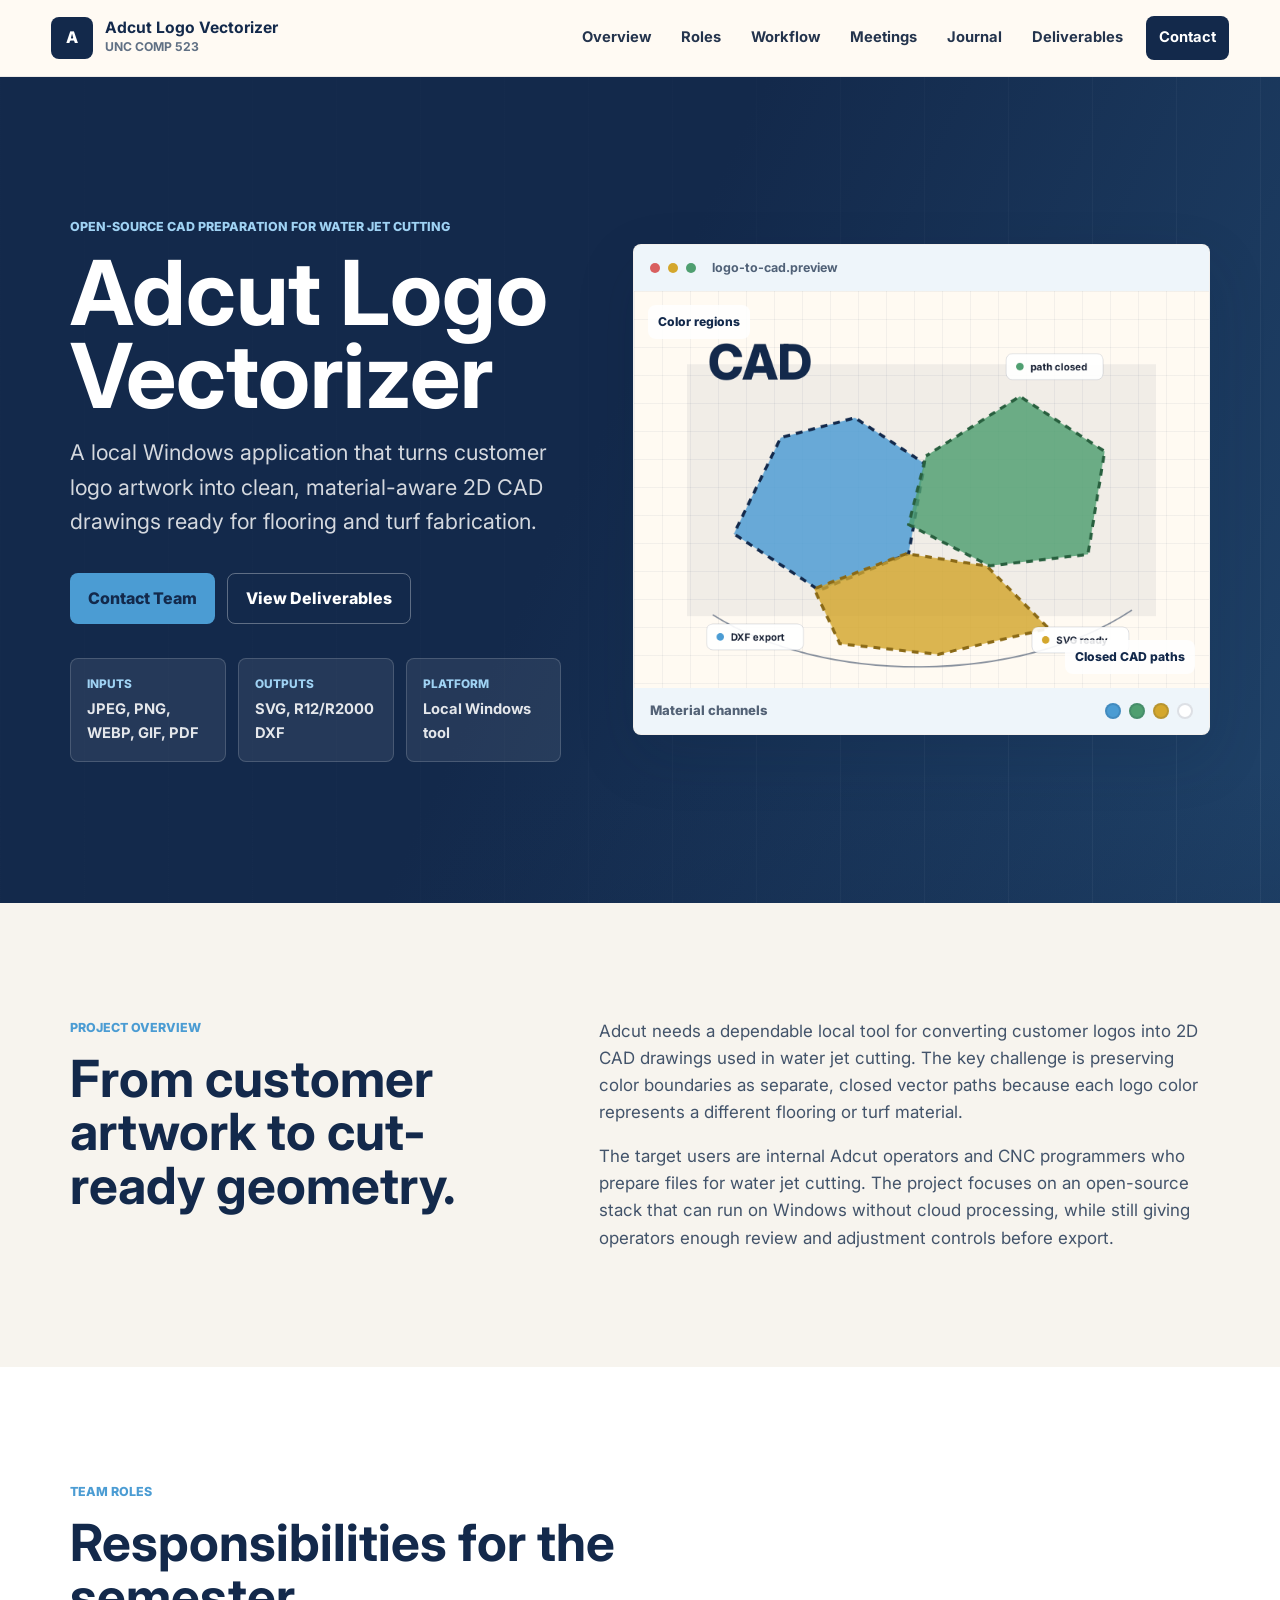
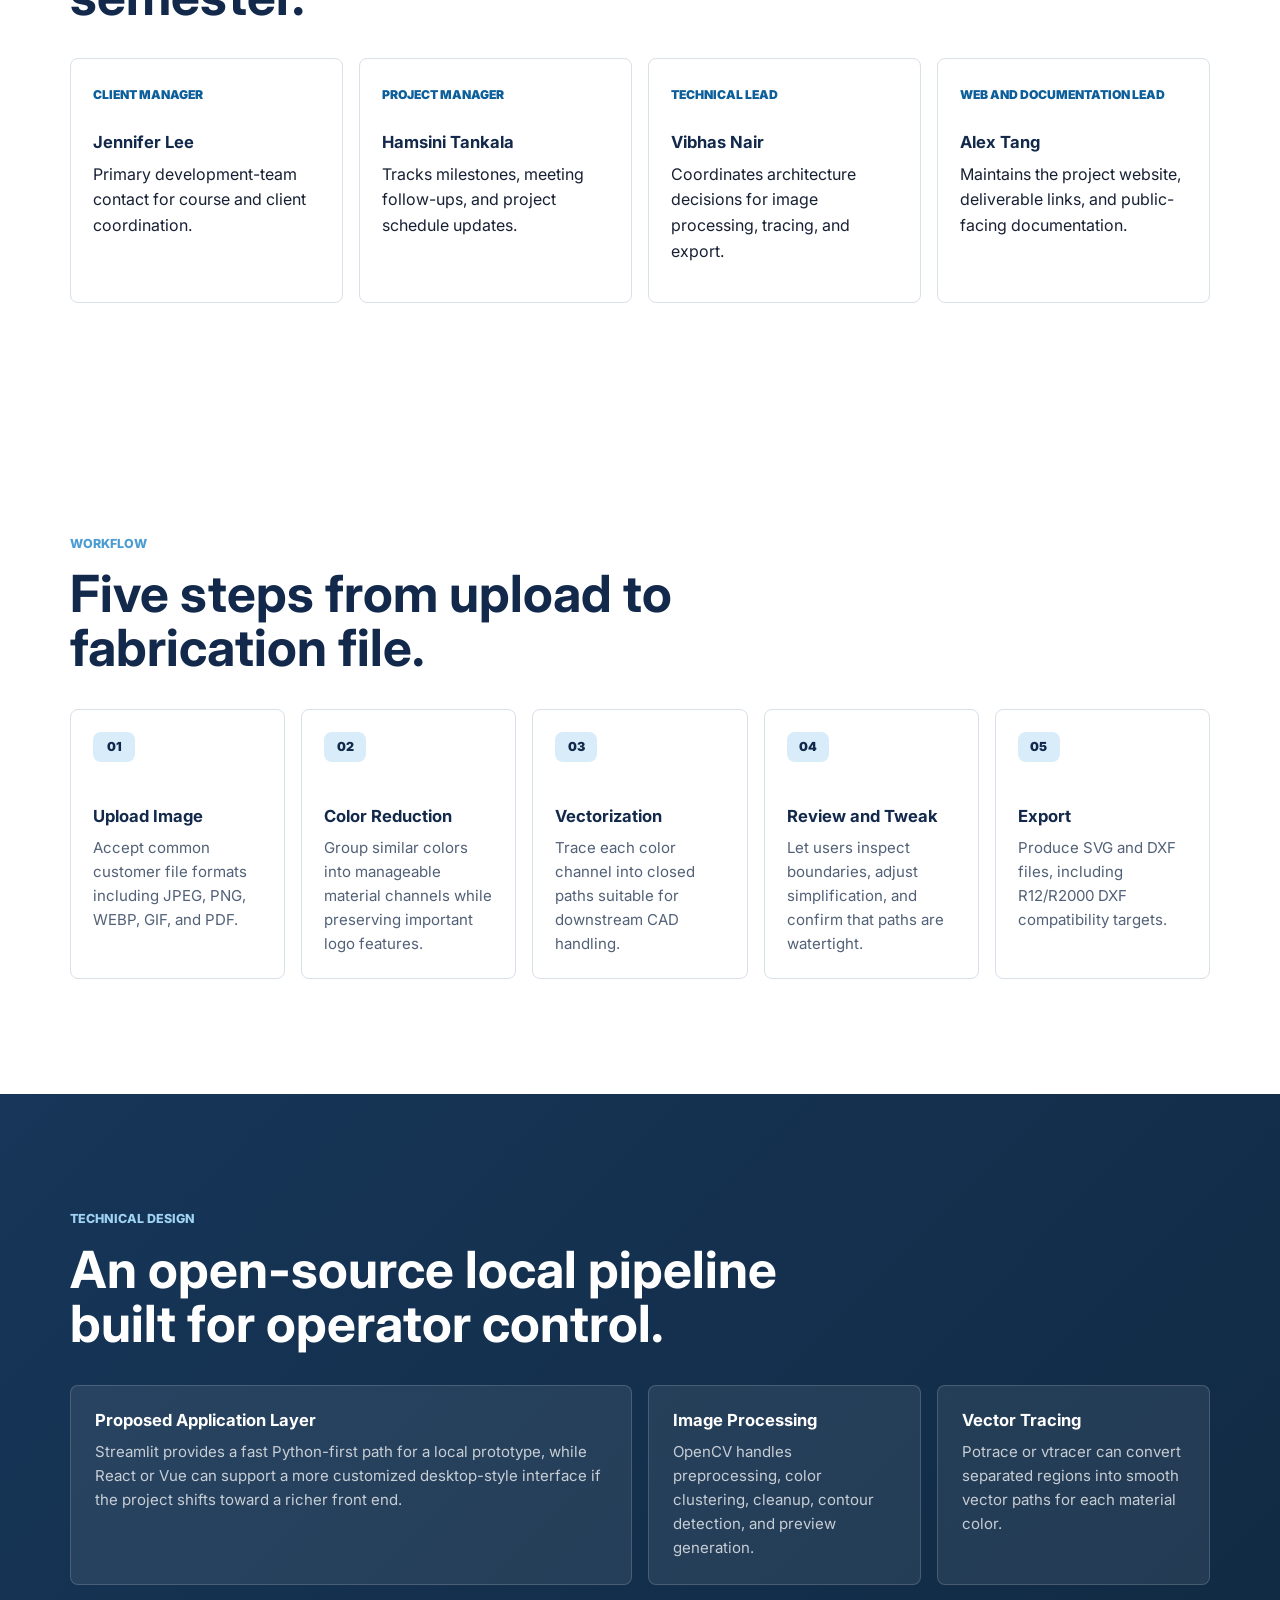
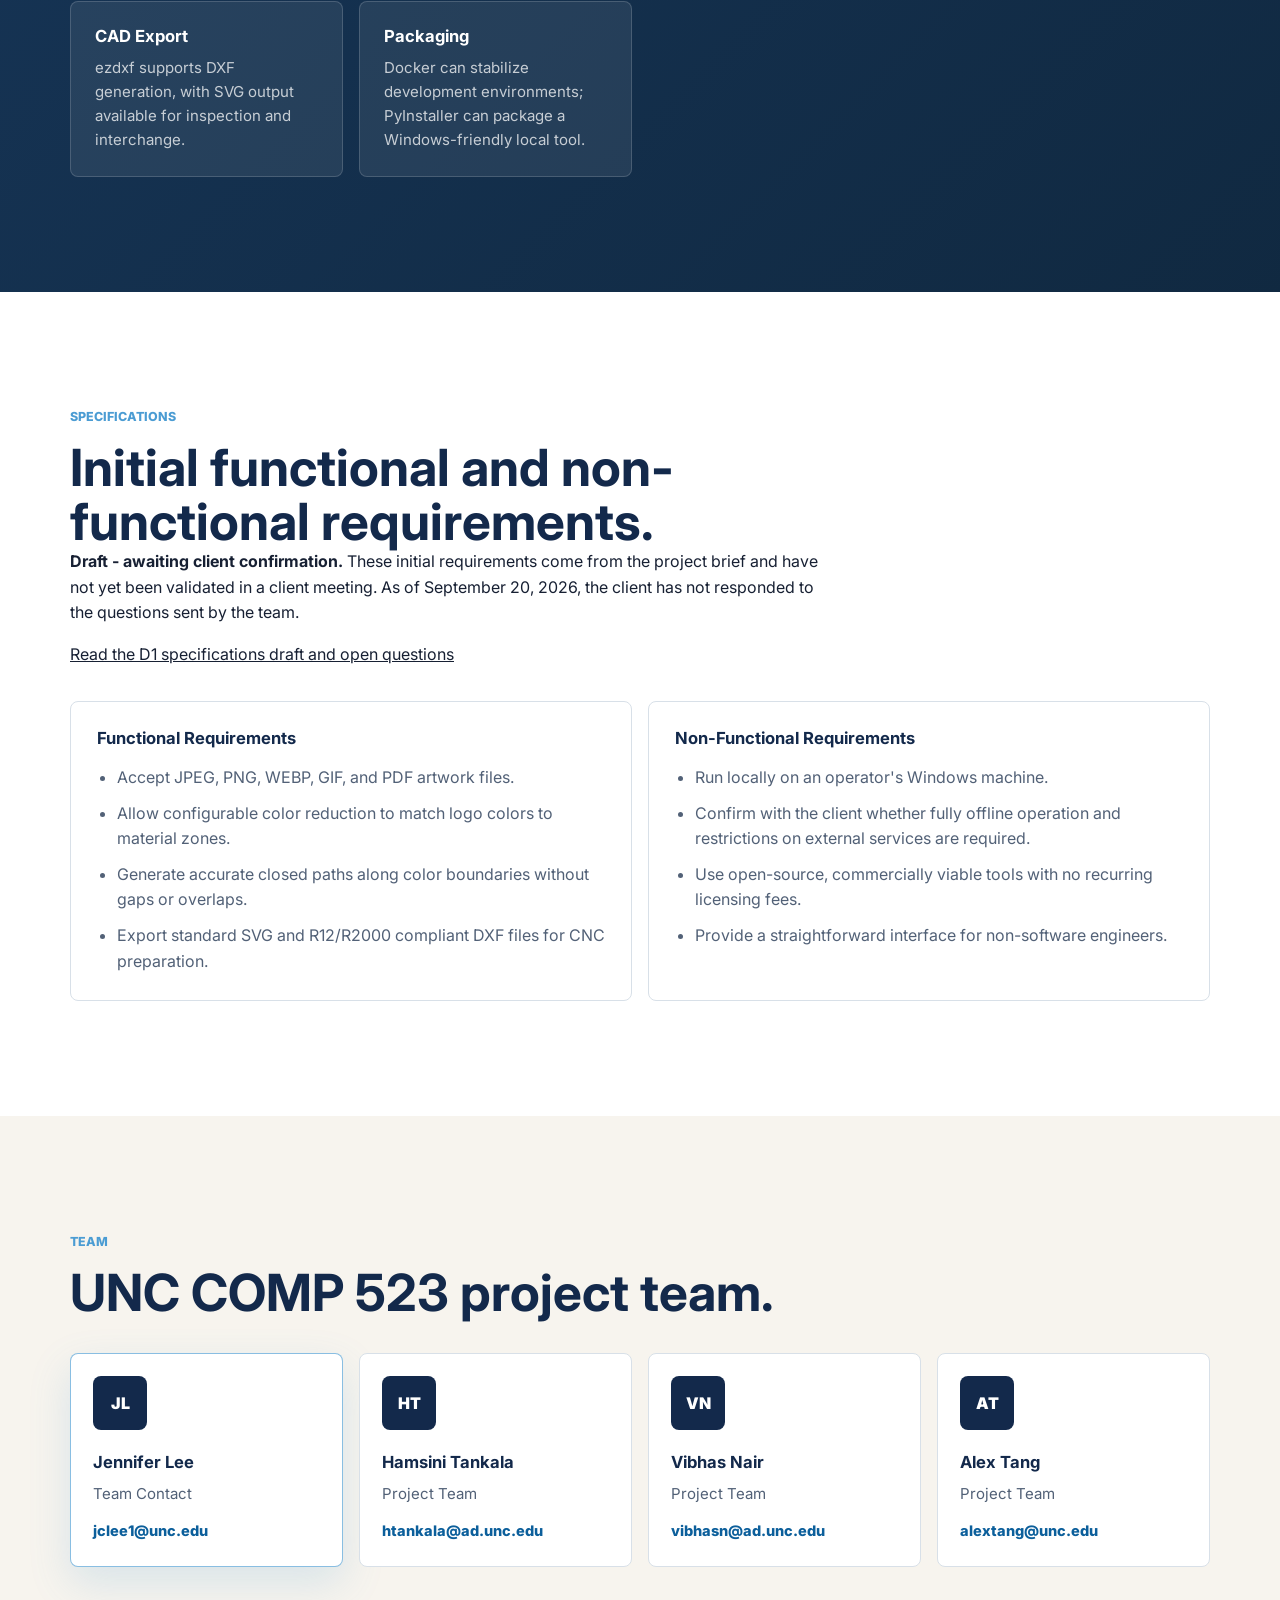
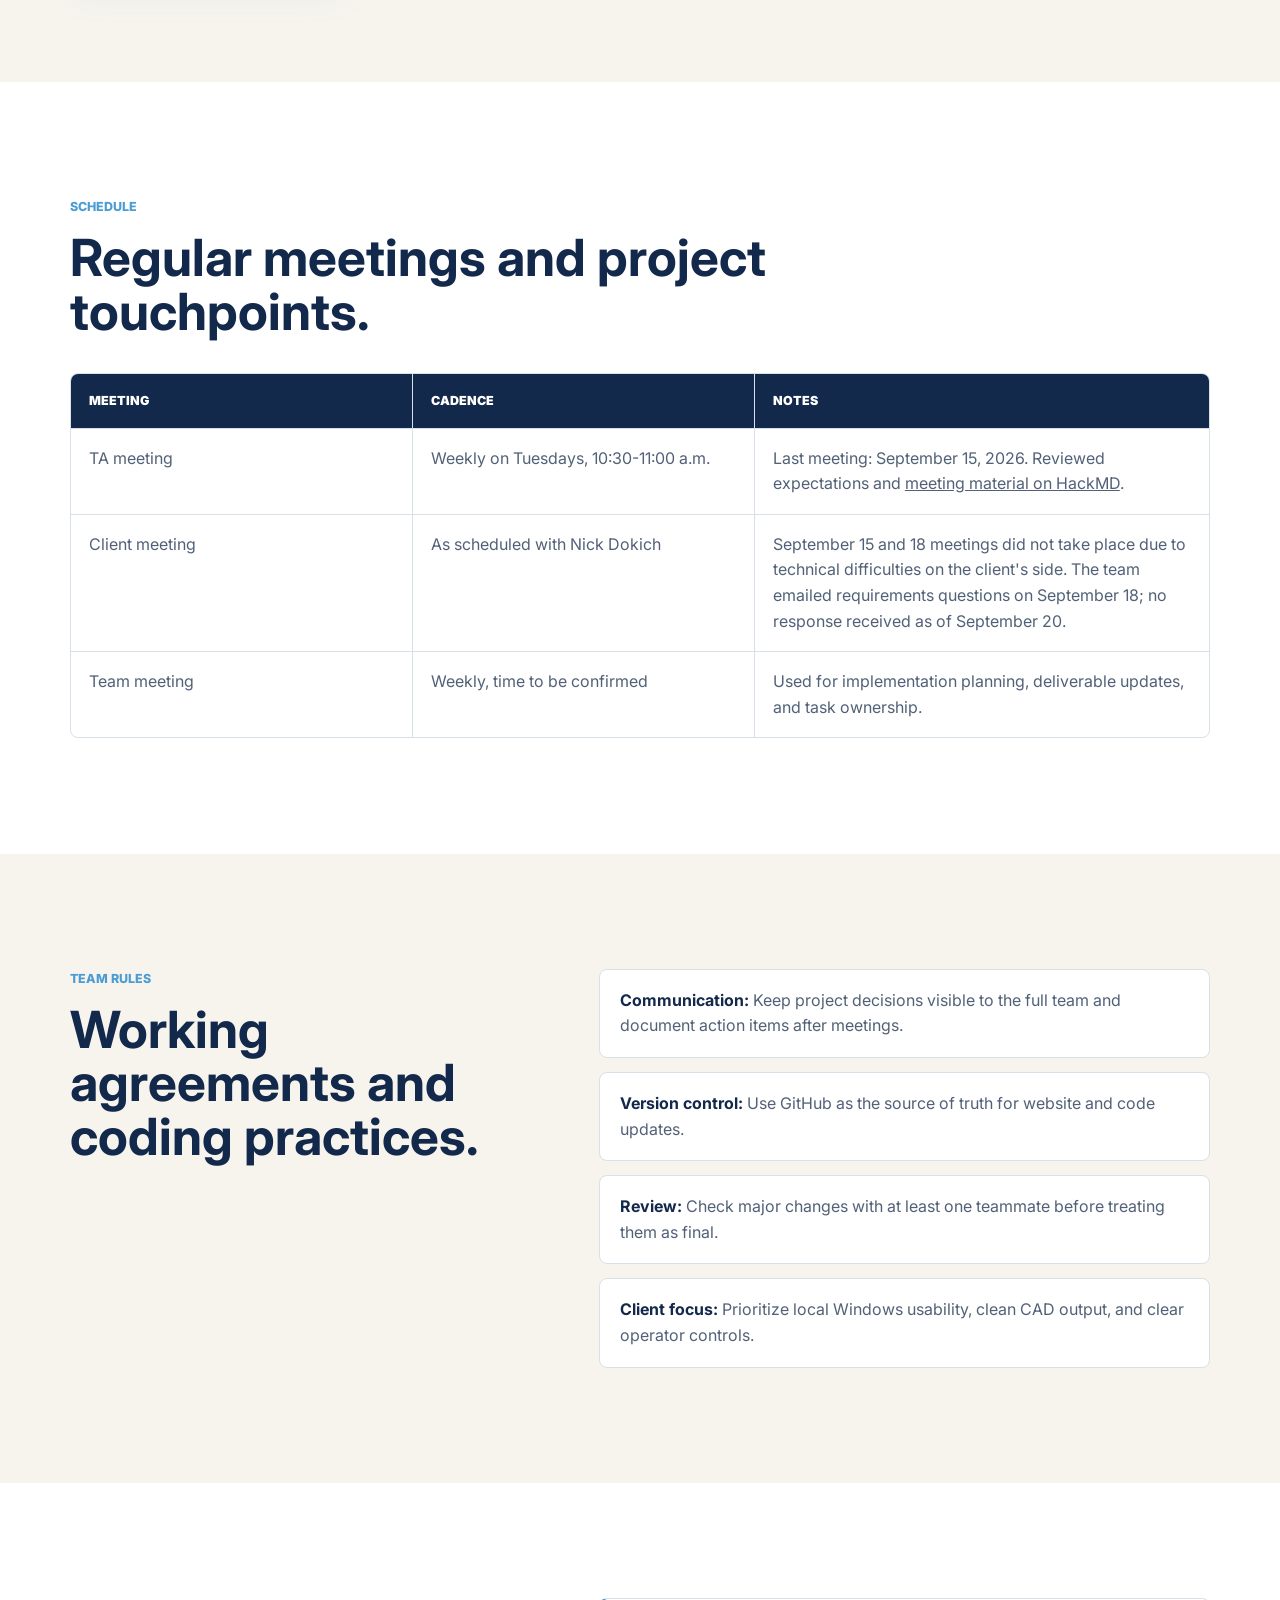
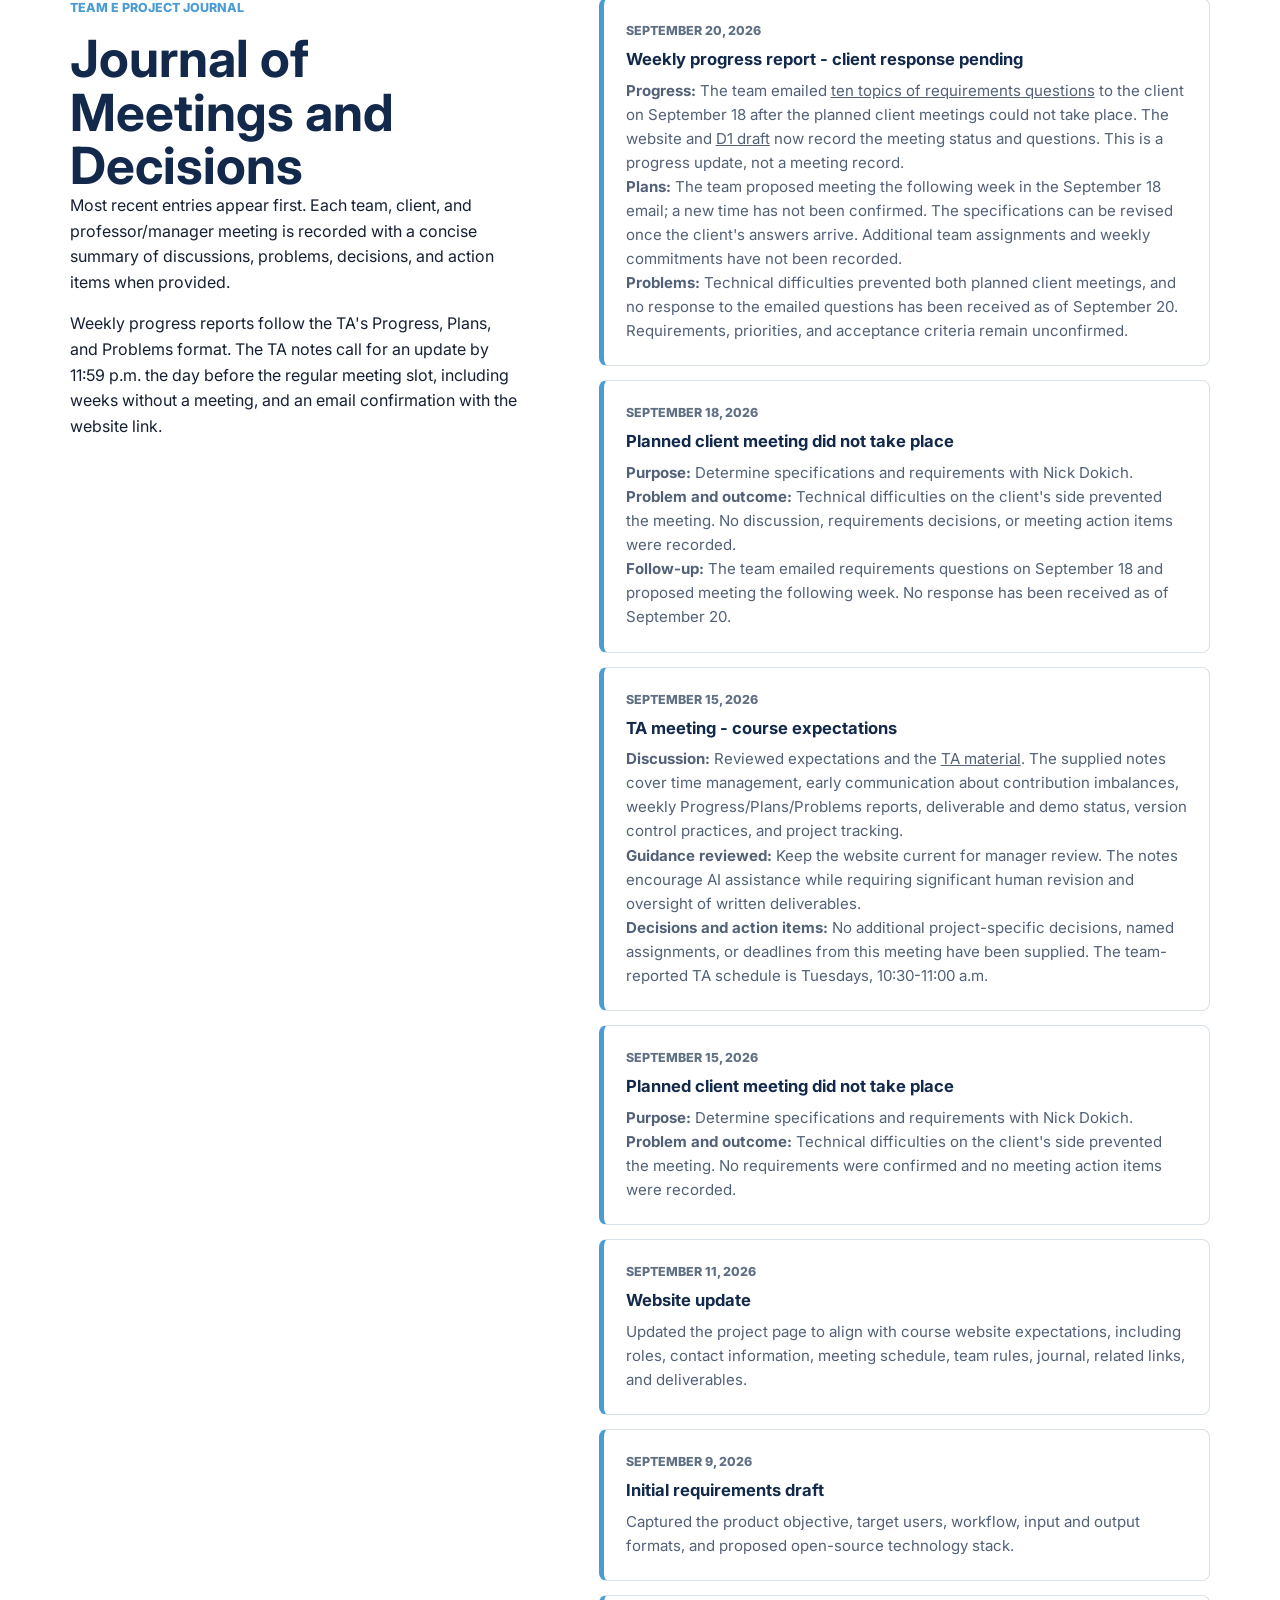
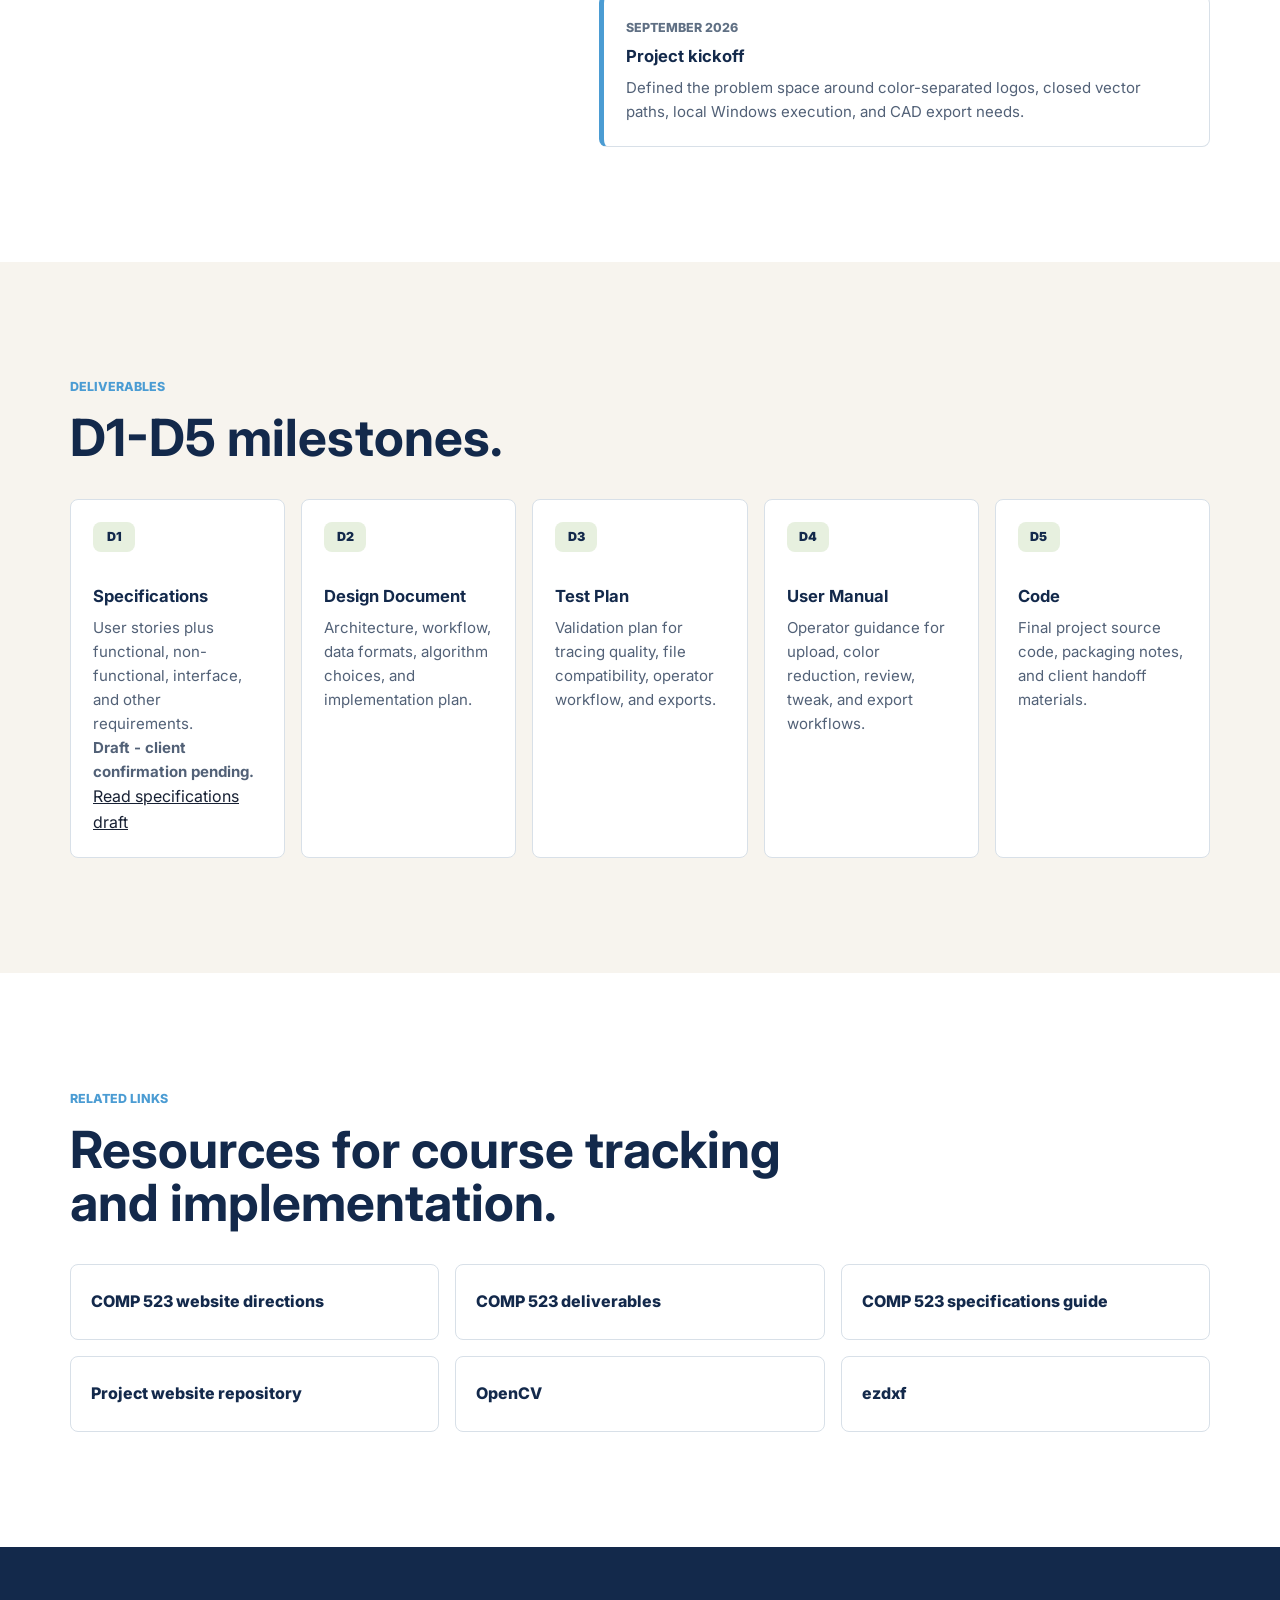
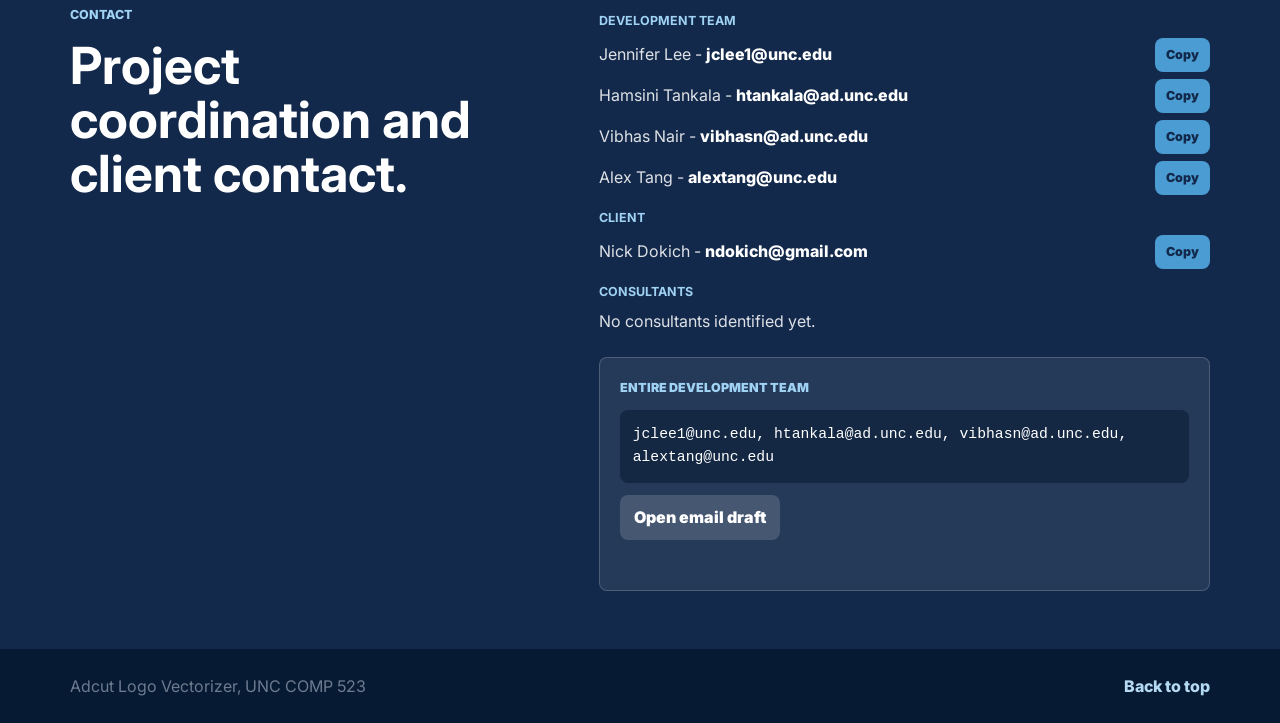
==== index.html @ a527f9b8 "docs: clarify team specifications and client email timeline" ====
<!DOCTYPE html>
<html lang="en">
<head>
  <meta charset="UTF-8">
  <meta name="viewport" content="width=device-width, initial-scale=1.0">
  <meta name="description" content="Adcut Logo Vectorizer is a UNC COMP 523 project building a local Windows tool that converts customer logos into 2D CAD drawings for water jet cutting.">
  <title>Adcut Logo Vectorizer | UNC COMP 523</title>
  <link rel="preconnect" href="https://fonts.googleapis.com">
  <link rel="preconnect" href="https://fonts.gstatic.com" crossorigin>
  <link href="https://fonts.googleapis.com/css2?family=Inter:wght@400;500;600;700;800&display=swap" rel="stylesheet">
  <link rel="stylesheet" href="styles.css">
</head>
<body>
  <header class="site-header" data-header>
    <a class="brand" href="#top" aria-label="Adcut Logo Vectorizer home">
      <span class="brand-mark" aria-hidden="true">A</span>
      <span>
        <strong>Adcut Logo Vectorizer</strong>
        <small>UNC COMP 523</small>
      </span>
    </a>
    <button class="nav-toggle" type="button" aria-label="Open navigation" aria-expanded="false" data-nav-toggle>
      <span></span>
      <span></span>
      <span></span>
    </button>
    <nav class="site-nav" data-nav>
      <a href="#overview">Overview</a>
      <a href="#roles">Roles</a>
      <a href="#workflow">Workflow</a>
      <a href="#meetings">Meetings</a>
      <a href="#journal">Journal</a>
      <a href="#deliverables">Deliverables</a>
      <a class="nav-cta" href="#contact">Contact</a>
    </nav>
  </header>

  <main id="top">
    <section class="hero section-pad">
      <div class="hero-grid content-shell">
        <div class="hero-copy">
          <p class="eyebrow">Open-source CAD preparation for water jet cutting</p>
          <h1>Adcut Logo Vectorizer</h1>
          <p class="hero-lede">A local Windows application that turns customer logo artwork into clean, material-aware 2D CAD drawings ready for flooring and turf fabrication.</p>
          <div class="hero-actions" aria-label="Primary page actions">
            <a class="button primary" href="#contact">Contact Team</a>
            <a class="button secondary" href="#deliverables">View Deliverables</a>
          </div>
          <dl class="hero-facts" aria-label="Project highlights">
            <div>
              <dt>Inputs</dt>
              <dd>JPEG, PNG, WEBP, GIF, PDF</dd>
            </div>
            <div>
              <dt>Outputs</dt>
              <dd>SVG, R12/R2000 DXF</dd>
            </div>
            <div>
              <dt>Platform</dt>
              <dd>Local Windows tool</dd>
            </div>
          </dl>
        </div>

        <div class="hero-visual" aria-label="Illustration of color regions becoming closed vector paths">
          <div class="visual-toolbar">
            <span></span>
            <span></span>
            <span></span>
            <strong>logo-to-cad.preview</strong>
          </div>
          <div class="vector-stage">
            <canvas id="vectorCanvas" width="760" height="520" aria-hidden="true"></canvas>
            <div class="stage-label top-left">Color regions</div>
            <div class="stage-label bottom-right">Closed CAD paths</div>
          </div>
          <div class="visual-footer">
            <span>Material channels</span>
            <div class="material-dots" aria-hidden="true">
              <i class="mat-blue"></i>
              <i class="mat-green"></i>
              <i class="mat-gold"></i>
              <i class="mat-white"></i>
            </div>
          </div>
        </div>
      </div>
    </section>

    <section class="section-pad offwhite" id="overview">
      <div class="content-shell two-column">
        <div>
          <p class="eyebrow">Project Overview</p>
          <h2>From customer artwork to cut-ready geometry.</h2>
        </div>
        <div class="copy-block">
          <p>Adcut needs a dependable local tool for converting customer logos into 2D CAD drawings used in water jet cutting. The key challenge is preserving color boundaries as separate, closed vector paths because each logo color represents a different flooring or turf material.</p>
          <p>The target users are internal Adcut operators and CNC programmers who prepare files for water jet cutting. The project focuses on an open-source stack that can run on Windows without cloud processing, while still giving operators enough review and adjustment controls before export.</p>
        </div>
      </div>
    </section>

    <section class="section-pad" id="roles">
      <div class="content-shell">
        <div class="section-heading">
          <p class="eyebrow">Team Roles</p>
          <h2>Responsibilities for the semester.</h2>
        </div>
        <div class="roles-grid">
          <article>
            <span>Client Manager</span>
            <h3>Jennifer Lee</h3>
            <p>Primary development-team contact for course and client coordination.</p>
          </article>
          <article>
            <span>Project Manager</span>
            <h3>Hamsini Tankala</h3>
            <p>Tracks milestones, meeting follow-ups, and project schedule updates.</p>
          </article>
          <article>
            <span>Technical Lead</span>
            <h3>Vibhas Nair</h3>
            <p>Coordinates architecture decisions for image processing, tracing, and export.</p>
          </article>
          <article>
            <span>Web and Documentation Lead</span>
            <h3>Alex Tang</h3>
            <p>Maintains the project website, deliverable links, and public-facing documentation.</p>
          </article>
        </div>
      </div>
    </section>

    <section class="section-pad" id="workflow">
      <div class="content-shell">
        <div class="section-heading">
          <p class="eyebrow">Workflow</p>
          <h2>Five steps from upload to fabrication file.</h2>
        </div>
        <div class="workflow-grid">
          <article class="workflow-step">
            <span>01</span>
            <h3>Upload Image</h3>
            <p>Accept common customer file formats including JPEG, PNG, WEBP, GIF, and PDF.</p>
          </article>
          <article class="workflow-step">
            <span>02</span>
            <h3>Color Reduction</h3>
            <p>Group similar colors into manageable material channels while preserving important logo features.</p>
          </article>
          <article class="workflow-step">
            <span>03</span>
            <h3>Vectorization</h3>
            <p>Trace each color channel into closed paths suitable for downstream CAD handling.</p>
          </article>
          <article class="workflow-step">
            <span>04</span>
            <h3>Review and Tweak</h3>
            <p>Let users inspect boundaries, adjust simplification, and confirm that paths are watertight.</p>
          </article>
          <article class="workflow-step">
            <span>05</span>
            <h3>Export</h3>
            <p>Produce SVG and DXF files, including R12/R2000 DXF compatibility targets.</p>
          </article>
        </div>
      </div>
    </section>

    <section class="section-pad navy-band" id="technical-design">
      <div class="content-shell">
        <div class="section-heading inverted">
          <p class="eyebrow">Technical Design</p>
          <h2>An open-source local pipeline built for operator control.</h2>
        </div>
        <div class="tech-layout">
          <article class="tech-panel large">
            <h3>Proposed Application Layer</h3>
            <p>Streamlit provides a fast Python-first path for a local prototype, while React or Vue can support a more customized desktop-style interface if the project shifts toward a richer front end.</p>
          </article>
          <article class="tech-panel">
            <h3>Image Processing</h3>
            <p>OpenCV handles preprocessing, color clustering, cleanup, contour detection, and preview generation.</p>
          </article>
          <article class="tech-panel">
            <h3>Vector Tracing</h3>
            <p>Potrace or vtracer can convert separated regions into smooth vector paths for each material color.</p>
          </article>
          <article class="tech-panel">
            <h3>CAD Export</h3>
            <p>ezdxf supports DXF generation, with SVG output available for inspection and interchange.</p>
          </article>
          <article class="tech-panel">
            <h3>Packaging</h3>
            <p>Docker can stabilize development environments; PyInstaller can package a Windows-friendly local tool.</p>
          </article>
        </div>
      </div>
    </section>

    <section class="section-pad" id="requirements">
      <div class="content-shell">
        <div class="section-heading">
          <p class="eyebrow">Specifications</p>
          <h2>Initial functional and non-functional requirements.</h2>
          <p><strong>Draft - awaiting client confirmation.</strong> These initial requirements come from the project brief and have not yet been validated in a client meeting. As of September 20, 2026, the client has not responded to the questions sent by the team.</p>
          <p><a href="specifications.html">Read the D1 specifications draft and open questions</a></p>
        </div>
        <div class="requirements-grid">
          <article>
            <h3>Functional Requirements</h3>
            <ul>
              <li>Accept JPEG, PNG, WEBP, GIF, and PDF artwork files.</li>
              <li>Allow configurable color reduction to match logo colors to material zones.</li>
              <li>Generate accurate closed paths along color boundaries without gaps or overlaps.</li>
              <li>Export standard SVG and R12/R2000 compliant DXF files for CNC preparation.</li>
            </ul>
          </article>
          <article>
            <h3>Non-Functional Requirements</h3>
            <ul>
              <li>Run locally on an operator's Windows machine.</li>
              <li>Confirm with the client whether fully offline operation and restrictions on external services are required.</li>
              <li>Use open-source, commercially viable tools with no recurring licensing fees.</li>
              <li>Provide a straightforward interface for non-software engineers.</li>
            </ul>
          </article>
        </div>
      </div>
    </section>

    <section class="section-pad offwhite" id="team">
      <div class="content-shell">
        <div class="section-heading">
          <p class="eyebrow">Team</p>
          <h2>UNC COMP 523 project team.</h2>
        </div>
        <div class="team-grid">
          <article class="person-card lead">
            <span class="avatar">JL</span>
            <h3>Jennifer Lee</h3>
            <p>Team Contact</p>
            <a href="mailto:jclee1@unc.edu">jclee1@unc.edu</a>
          </article>
          <article class="person-card">
            <span class="avatar">HT</span>
            <h3>Hamsini Tankala</h3>
            <p>Project Team</p>
            <a href="mailto:htankala@ad.unc.edu">htankala@ad.unc.edu</a>
          </article>
          <article class="person-card">
            <span class="avatar">VN</span>
            <h3>Vibhas Nair</h3>
            <p>Project Team</p>
            <a href="mailto:vibhasn@ad.unc.edu">vibhasn@ad.unc.edu</a>
          </article>
          <article class="person-card">
            <span class="avatar">AT</span>
            <h3>Alex Tang</h3>
            <p>Project Team</p>
            <a href="mailto:alextang@unc.edu">alextang@unc.edu</a>
          </article>
        </div>
      </div>
    </section>

    <section class="section-pad" id="meetings">
      <div class="content-shell">
        <div class="section-heading">
          <p class="eyebrow">Schedule</p>
          <h2>Regular meetings and project touchpoints.</h2>
        </div>
        <div class="schedule-table" role="table" aria-label="Regular meeting schedule">
          <div role="row" class="table-head">
            <span role="columnheader">Meeting</span>
            <span role="columnheader">Cadence</span>
            <span role="columnheader">Notes</span>
          </div>
          <div role="row">
            <span role="cell">TA meeting</span>
            <span role="cell">Weekly on Tuesdays, 10:30-11:00 a.m.</span>
            <span role="cell">Last meeting: September 15, 2026. Reviewed expectations and <a href="https://hackmd.io/zci0WxDvSfC9OpvXnEK2Aw?view">meeting material on HackMD</a>.</span>
          </div>
          <div role="row">
            <span role="cell">Client meeting</span>
            <span role="cell">As scheduled with Nick Dokich</span>
            <span role="cell">September 15 and 18 meetings did not take place due to technical difficulties on the client's side. The team emailed requirements questions on September 18; no response received as of September 20.</span>
          </div>
          <div role="row">
            <span role="cell">Team meeting</span>
            <span role="cell">Weekly, time to be confirmed</span>
            <span role="cell">Used for implementation planning, deliverable updates, and task ownership.</span>
          </div>
        </div>
      </div>
    </section>

    <section class="section-pad offwhite" id="rules">
      <div class="content-shell two-column">
        <div>
          <p class="eyebrow">Team Rules</p>
          <h2>Working agreements and coding practices.</h2>
        </div>
        <div class="rules-list">
          <p><strong>Communication:</strong> Keep project decisions visible to the full team and document action items after meetings.</p>
          <p><strong>Version control:</strong> Use GitHub as the source of truth for website and code updates.</p>
          <p><strong>Review:</strong> Check major changes with at least one teammate before treating them as final.</p>
          <p><strong>Client focus:</strong> Prioritize local Windows usability, clean CAD output, and clear operator controls.</p>
        </div>
      </div>
    </section>

    <section class="section-pad" id="journal">
      <div class="content-shell journal-layout">
        <div>
          <p class="eyebrow">Team E Project Journal</p>
          <h2>Journal of Meetings and Decisions</h2>
          <p>Most recent entries appear first. Each team, client, and professor/manager meeting is recorded with a concise summary of discussions, problems, decisions, and action items when provided.</p>
          <p>Weekly progress reports follow the TA's Progress, Plans, and Problems format. The TA notes call for an update by 11:59 p.m. the day before the regular meeting slot, including weeks without a meeting, and an email confirmation with the website link.</p>
        </div>
        <div class="journal-list">
          <article>
            <time datetime="2026-09-20">September 20, 2026</time>
            <h3>Weekly progress report - client response pending</h3>
            <p><strong>Progress:</strong> The team emailed <a href="specifications.html#client-questions">ten topics of requirements questions</a> to the client on September 18 after the planned client meetings could not take place. The website and <a href="specifications.html">D1 draft</a> now record the meeting status and questions. This is a progress update, not a meeting record.</p>
            <p><strong>Plans:</strong> The team proposed meeting the following week in the September 18 email; a new time has not been confirmed. The specifications can be revised once the client's answers arrive. Additional team assignments and weekly commitments have not been recorded.</p>
            <p><strong>Problems:</strong> Technical difficulties prevented both planned client meetings, and no response to the emailed questions has been received as of September 20. Requirements, priorities, and acceptance criteria remain unconfirmed.</p>
          </article>
          <article>
            <time datetime="2026-09-18">September 18, 2026</time>
            <h3>Planned client meeting did not take place</h3>
            <p><strong>Purpose:</strong> Determine specifications and requirements with Nick Dokich.</p>
            <p><strong>Problem and outcome:</strong> Technical difficulties on the client's side prevented the meeting. No discussion, requirements decisions, or meeting action items were recorded.</p>
            <p><strong>Follow-up:</strong> The team emailed requirements questions on September 18 and proposed meeting the following week. No response has been received as of September 20.</p>
          </article>
          <article>
            <time datetime="2026-09-15">September 15, 2026</time>
            <h3>TA meeting - course expectations</h3>
            <p><strong>Discussion:</strong> Reviewed expectations and the <a href="https://hackmd.io/zci0WxDvSfC9OpvXnEK2Aw?view">TA material</a>. The supplied notes cover time management, early communication about contribution imbalances, weekly Progress/Plans/Problems reports, deliverable and demo status, version control practices, and project tracking.</p>
            <p><strong>Guidance reviewed:</strong> Keep the website current for manager review. The notes encourage AI assistance while requiring significant human revision and oversight of written deliverables.</p>
            <p><strong>Decisions and action items:</strong> No additional project-specific decisions, named assignments, or deadlines from this meeting have been supplied. The team-reported TA schedule is Tuesdays, 10:30-11:00 a.m.</p>
          </article>
          <article>
            <time datetime="2026-09-15">September 15, 2026</time>
            <h3>Planned client meeting did not take place</h3>
            <p><strong>Purpose:</strong> Determine specifications and requirements with Nick Dokich.</p>
            <p><strong>Problem and outcome:</strong> Technical difficulties on the client's side prevented the meeting. No requirements were confirmed and no meeting action items were recorded.</p>
          </article>
          <article>
            <time datetime="2026-09-11">September 11, 2026</time>
            <h3>Website update</h3>
            <p>Updated the project page to align with course website expectations, including roles, contact information, meeting schedule, team rules, journal, related links, and deliverables.</p>
          </article>
          <article>
            <time datetime="2026-09-09">September 9, 2026</time>
            <h3>Initial requirements draft</h3>
            <p>Captured the product objective, target users, workflow, input and output formats, and proposed open-source technology stack.</p>
          </article>
          <article>
            <time datetime="2026-09">September 2026</time>
            <h3>Project kickoff</h3>
            <p>Defined the problem space around color-separated logos, closed vector paths, local Windows execution, and CAD export needs.</p>
          </article>
        </div>
      </div>
    </section>

    <section class="section-pad offwhite" id="deliverables">
      <div class="content-shell">
        <div class="section-heading">
          <p class="eyebrow">Deliverables</p>
          <h2>D1-D5 milestones.</h2>
        </div>
        <div class="deliverable-grid">
          <article>
            <span>D1</span>
            <h3>Specifications</h3>
            <p>User stories plus functional, non-functional, interface, and other requirements.</p>
            <p><strong>Draft - client confirmation pending.</strong></p>
            <a href="specifications.html">Read specifications draft</a>
          </article>
          <article>
            <span>D2</span>
            <h3>Design Document</h3>
            <p>Architecture, workflow, data formats, algorithm choices, and implementation plan.</p>
          </article>
          <article>
            <span>D3</span>
            <h3>Test Plan</h3>
            <p>Validation plan for tracing quality, file compatibility, operator workflow, and exports.</p>
          </article>
          <article>
            <span>D4</span>
            <h3>User Manual</h3>
            <p>Operator guidance for upload, color reduction, review, tweak, and export workflows.</p>
          </article>
          <article>
            <span>D5</span>
            <h3>Code</h3>
            <p>Final project source code, packaging notes, and client handoff materials.</p>
          </article>
        </div>
      </div>
    </section>

    <section class="section-pad" id="links">
      <div class="content-shell">
        <div class="section-heading">
          <p class="eyebrow">Related Links</p>
          <h2>Resources for course tracking and implementation.</h2>
        </div>
        <div class="links-grid">
          <a href="https://www.cs.unc.edu/~stotts/COMP523-F26/website.html">COMP 523 website directions</a>
          <a href="https://www.cs.unc.edu/~stotts/COMP523-F26/deliverables.html">COMP 523 deliverables</a>
          <a href="https://www.cs.unc.edu/~stotts/COMP523-F26/funcSpec.html">COMP 523 specifications guide</a>
          <a href="https://github.com/jennifer566/adcut-logo-vectorizer-site">Project website repository</a>
          <a href="https://opencv.org/">OpenCV</a>
          <a href="https://ezdxf.readthedocs.io/">ezdxf</a>
        </div>
      </div>
    </section>

    <section class="contact-band" id="contact">
      <div class="content-shell contact-layout">
        <div>
          <p class="eyebrow">Contact</p>
          <h2>Project coordination and client contact.</h2>
        </div>
        <div class="contact-stack">
          <address>
            <strong>Development Team</strong>
            <div class="contact-row">
              <span>Jennifer Lee - <a href="mailto:jclee1@unc.edu">jclee1@unc.edu</a></span>
              <button type="button" data-copy-email="jclee1@unc.edu">Copy</button>
            </div>
            <div class="contact-row">
              <span>Hamsini Tankala - <a href="mailto:htankala@ad.unc.edu">htankala@ad.unc.edu</a></span>
              <button type="button" data-copy-email="htankala@ad.unc.edu">Copy</button>
            </div>
            <div class="contact-row">
              <span>Vibhas Nair - <a href="mailto:vibhasn@ad.unc.edu">vibhasn@ad.unc.edu</a></span>
              <button type="button" data-copy-email="vibhasn@ad.unc.edu">Copy</button>
            </div>
            <div class="contact-row">
              <span>Alex Tang - <a href="mailto:alextang@unc.edu">alextang@unc.edu</a></span>
              <button type="button" data-copy-email="alextang@unc.edu">Copy</button>
            </div>
            <strong>Client</strong>
            <div class="contact-row">
              <span>Nick Dokich - <a href="mailto:ndokich@gmail.com">ndokich@gmail.com</a></span>
              <button type="button" data-copy-email="ndokich@gmail.com">Copy</button>
            </div>
            <strong>Consultants</strong>
            <span>No consultants identified yet.</span>
          </address>
          <div class="team-email-box">
            <span>Entire development team</span>
            <code data-team-emails>jclee1@unc.edu, htankala@ad.unc.edu, vibhasn@ad.unc.edu, alextang@unc.edu</code>
            <div class="email-actions">
              <a href="mailto:jclee1@unc.edu,htankala@ad.unc.edu,vibhasn@ad.unc.edu,alextang@unc.edu">Open email draft</a>
            </div>
            <p data-copy-status aria-live="polite"></p>
          </div>
        </div>
      </div>
    </section>
  </main>

  <footer class="site-footer">
    <div class="content-shell footer-inner">
      <p>Adcut Logo Vectorizer, UNC COMP 523</p>
      <a href="#top">Back to top</a>
    </div>
  </footer>

  <script src="script.js"></script>
</body>
</html>
---- styles.css ----
:root {
  --unc-navy: #13294b;
  --unc-navy-2: #0b1f3d;
  --carolina: #4b9cd3;
  --carolina-soft: #d8ecfa;
  --offwhite: #f7f4ee;
  --paper: #fffaf2;
  --ink: #172033;
  --muted: #607084;
  --line: #d8e0e8;
  --green: #4f9f70;
  --gold: #d4a72c;
  --white: #ffffff;
  --shadow: 0 22px 60px rgba(13, 36, 66, 0.14);
  font-family: "Inter", system-ui, -apple-system, BlinkMacSystemFont, "Segoe UI", sans-serif;
}

* {
  box-sizing: border-box;
}

html {
  scroll-behavior: smooth;
}

body {
  margin: 0;
  color: var(--ink);
  background: var(--white);
  font-family: var(--font, "Inter", sans-serif);
  line-height: 1.6;
}

a {
  color: inherit;
}

.site-header {
  position: sticky;
  top: 0;
  z-index: 20;
  display: flex;
  align-items: center;
  justify-content: space-between;
  gap: 24px;
  padding: 16px clamp(18px, 4vw, 56px);
  background: rgba(255, 250, 242, 0.9);
  border-bottom: 1px solid rgba(19, 41, 75, 0.08);
  backdrop-filter: blur(18px);
  transition: box-shadow 180ms ease, background 180ms ease;
}

.site-header.is-scrolled {
  background: rgba(255, 255, 255, 0.94);
  box-shadow: 0 10px 30px rgba(19, 41, 75, 0.1);
}

.brand {
  display: inline-flex;
  align-items: center;
  gap: 12px;
  min-width: 0;
  text-decoration: none;
}

.brand-mark {
  display: grid;
  width: 42px;
  height: 42px;
  flex: 0 0 42px;
  place-items: center;
  border-radius: 8px;
  color: var(--white);
  background: var(--unc-navy);
  font-weight: 800;
}

.brand strong,
.brand small {
  display: block;
}

.brand strong {
  color: var(--unc-navy);
  font-size: 0.98rem;
  line-height: 1.15;
}

.brand small {
  color: var(--muted);
  font-size: 0.76rem;
  font-weight: 700;
  letter-spacing: 0;
  text-transform: uppercase;
}

.site-nav {
  display: flex;
  align-items: center;
  gap: 4px;
}

.site-nav a {
  border-radius: 8px;
  color: #24344d;
  font-size: 0.92rem;
  font-weight: 700;
  padding: 10px 13px;
  text-decoration: none;
  transition: background 160ms ease, color 160ms ease;
}

.site-nav a:hover,
.site-nav a:focus-visible {
  background: var(--carolina-soft);
  color: var(--unc-navy);
  outline: none;
}

.site-nav .nav-cta {
  margin-left: 6px;
  color: var(--white);
  background: var(--unc-navy);
}

.site-nav .nav-cta:hover,
.site-nav .nav-cta:focus-visible {
  color: var(--white);
  background: #0d376b;
}

.nav-toggle {
  display: none;
  width: 42px;
  height: 42px;
  border: 1px solid var(--line);
  border-radius: 8px;
  background: var(--white);
}

.nav-toggle span {
  display: block;
  width: 18px;
  height: 2px;
  margin: 4px auto;
  background: var(--unc-navy);
}

.content-shell {
  width: min(1140px, calc(100% - 36px));
  margin: 0 auto;
}

.section-pad {
  padding: clamp(64px, 9vw, 118px) 0;
}

.hero {
  position: relative;
  min-height: calc(100vh - 74px);
  display: grid;
  align-items: center;
  overflow: hidden;
  background:
    linear-gradient(115deg, rgba(19, 41, 75, 0.96) 0%, rgba(19, 41, 75, 0.88) 46%, rgba(75, 156, 211, 0.22) 100%),
    repeating-linear-gradient(90deg, rgba(255, 255, 255, 0.08) 0 1px, transparent 1px 84px),
    var(--unc-navy);
  color: var(--white);
}

.hero::after {
  content: "";
  position: absolute;
  inset: auto 0 0;
  height: 16%;
  background: linear-gradient(to bottom, rgba(19, 41, 75, 0), rgba(19, 41, 75, 0.22));
  pointer-events: none;
}

.hero-grid {
  position: relative;
  z-index: 1;
  display: grid;
  grid-template-columns: minmax(0, 0.92fr) minmax(420px, 1.08fr);
  gap: clamp(32px, 6vw, 72px);
  align-items: center;
}

.hero-copy {
  max-width: 650px;
}

.eyebrow {
  margin: 0 0 14px;
  color: var(--carolina);
  font-size: 0.78rem;
  font-weight: 800;
  letter-spacing: 0;
  text-transform: uppercase;
}

.hero .eyebrow,
.inverted .eyebrow,
.contact-band .eyebrow {
  color: #9fd2f3;
}

h1,
h2,
h3,
p {
  margin-top: 0;
}

h1 {
  max-width: 760px;
  margin-bottom: 18px;
  font-size: clamp(3.25rem, 7vw, 6.85rem);
  line-height: 0.93;
  letter-spacing: 0;
}

h2 {
  margin-bottom: 0;
  color: var(--unc-navy);
  font-size: clamp(2rem, 4vw, 3.4rem);
  line-height: 1.05;
  letter-spacing: 0;
}

h3 {
  margin-bottom: 9px;
  color: var(--unc-navy);
  font-size: 1.04rem;
  line-height: 1.25;
}

.hero-lede {
  max-width: 620px;
  color: rgba(255, 255, 255, 0.82);
  font-size: clamp(1.08rem, 2vw, 1.35rem);
}

.hero-actions {
  display: flex;
  flex-wrap: wrap;
  gap: 12px;
  margin: 34px 0;
}

.button {
  display: inline-flex;
  align-items: center;
  justify-content: center;
  min-height: 48px;
  border-radius: 8px;
  font-weight: 800;
  padding: 12px 18px;
  text-decoration: none;
}

.button.primary {
  color: var(--unc-navy);
  background: var(--carolina);
}

.button.secondary {
  border: 1px solid rgba(255, 255, 255, 0.32);
  color: var(--white);
}

.hero-facts {
  display: grid;
  grid-template-columns: repeat(3, 1fr);
  gap: 12px;
  max-width: 700px;
  margin: 0;
}

.hero-facts div {
  padding: 16px;
  border: 1px solid rgba(255, 255, 255, 0.16);
  border-radius: 8px;
  background: rgba(255, 255, 255, 0.08);
}

.hero-facts dt {
  color: #9fd2f3;
  font-size: 0.74rem;
  font-weight: 800;
  text-transform: uppercase;
}

.hero-facts dd {
  margin: 4px 0 0;
  color: rgba(255, 255, 255, 0.88);
  font-size: 0.92rem;
  font-weight: 700;
}

.hero-visual {
  overflow: hidden;
  border: 1px solid rgba(255, 255, 255, 0.2);
  border-radius: 8px;
  background: rgba(247, 244, 238, 0.96);
  box-shadow: var(--shadow);
  color: var(--ink);
}

.visual-toolbar,
.visual-footer {
  display: flex;
  align-items: center;
  gap: 8px;
  min-height: 46px;
  padding: 0 16px;
  background: #eef5fa;
}

.visual-toolbar span {
  width: 10px;
  height: 10px;
  border-radius: 999px;
  background: #d95f5f;
}

.visual-toolbar span:nth-child(2) {
  background: var(--gold);
}

.visual-toolbar span:nth-child(3) {
  background: var(--green);
}

.visual-toolbar strong {
  margin-left: 8px;
  color: #506177;
  font-size: 0.78rem;
}

.vector-stage {
  position: relative;
  aspect-ratio: 1.45;
  background:
    linear-gradient(rgba(19, 41, 75, 0.05) 1px, transparent 1px),
    linear-gradient(90deg, rgba(19, 41, 75, 0.05) 1px, transparent 1px),
    var(--paper);
  background-size: 28px 28px;
}

#vectorCanvas {
  display: block;
  width: 100%;
  height: 100%;
}

.stage-label {
  position: absolute;
  padding: 7px 10px;
  border-radius: 8px;
  color: var(--unc-navy);
  background: rgba(255, 255, 255, 0.86);
  font-size: 0.76rem;
  font-weight: 800;
}

.top-left {
  left: 14px;
  top: 14px;
}

.bottom-right {
  right: 14px;
  bottom: 14px;
}

.visual-footer {
  justify-content: space-between;
  color: #536276;
  font-size: 0.82rem;
  font-weight: 800;
}

.material-dots {
  display: inline-flex;
  gap: 8px;
}

.material-dots i {
  width: 16px;
  height: 16px;
  border: 2px solid rgba(19, 41, 75, 0.14);
  border-radius: 50%;
}

.mat-blue {
  background: var(--carolina);
}

.mat-green {
  background: var(--green);
}

.mat-gold {
  background: var(--gold);
}

.mat-white {
  background: var(--white);
}

.offwhite {
  background: var(--offwhite);
}

.two-column,
.journal-layout,
.contact-layout {
  display: grid;
  grid-template-columns: minmax(0, 0.85fr) minmax(0, 1.15fr);
  gap: clamp(28px, 6vw, 78px);
  align-items: start;
}

.copy-block {
  color: #42536a;
  font-size: 1.06rem;
}

.copy-block p:last-child {
  margin-bottom: 0;
}

.section-heading {
  max-width: 760px;
  margin-bottom: 34px;
}

.workflow-grid,
.deliverable-grid,
.team-grid,
.roles-grid,
.requirements-grid,
.links-grid {
  display: grid;
  gap: 16px;
}

.workflow-grid {
  grid-template-columns: repeat(5, minmax(0, 1fr));
}

.workflow-step,
.deliverable-grid article,
.person-card,
.tech-panel,
.journal-list article,
.roles-grid article,
.requirements-grid article {
  border: 1px solid var(--line);
  border-radius: 8px;
  background: var(--white);
}

.roles-grid {
  grid-template-columns: repeat(4, minmax(0, 1fr));
}

.roles-grid article {
  min-height: 220px;
  padding: 22px;
}

.roles-grid span {
  display: inline-block;
  margin-bottom: 28px;
  color: #0c5f9b;
  font-size: 0.76rem;
  font-weight: 900;
  text-transform: uppercase;
}

.workflow-step {
  min-height: 260px;
  padding: 22px;
}

.workflow-step span,
.deliverable-grid span {
  display: inline-flex;
  align-items: center;
  justify-content: center;
  min-width: 42px;
  min-height: 30px;
  margin-bottom: 44px;
  border-radius: 8px;
  color: var(--unc-navy);
  background: var(--carolina-soft);
  font-size: 0.78rem;
  font-weight: 900;
}

.workflow-step p,
.deliverable-grid p,
.person-card p,
.tech-panel p,
.journal-list p {
  margin-bottom: 0;
  color: #526177;
  font-size: 0.94rem;
}

.navy-band {
  color: var(--white);
  background:
    linear-gradient(135deg, rgba(75, 156, 211, 0.18), rgba(79, 159, 112, 0.08)),
    var(--unc-navy-2);
}

.inverted h2,
.navy-band h3 {
  color: var(--white);
}

.tech-layout {
  display: grid;
  grid-template-columns: repeat(4, minmax(0, 1fr));
  gap: 16px;
}

.tech-panel {
  padding: 24px;
  border-color: rgba(255, 255, 255, 0.16);
  background: rgba(255, 255, 255, 0.08);
}

.tech-panel.large {
  grid-column: span 2;
}

.tech-panel p {
  color: rgba(255, 255, 255, 0.74);
}

.requirements-grid {
  grid-template-columns: repeat(2, minmax(0, 1fr));
}

.requirements-grid article {
  padding: 26px;
}

.requirements-grid ul {
  margin: 16px 0 0;
  padding-left: 20px;
  color: #526177;
}

.requirements-grid li + li {
  margin-top: 10px;
}

.team-grid {
  grid-template-columns: repeat(4, minmax(0, 1fr));
}

.person-card {
  padding: 22px;
}

.person-card.lead {
  border-color: rgba(75, 156, 211, 0.65);
  box-shadow: 0 16px 42px rgba(75, 156, 211, 0.18);
}

.avatar {
  display: grid;
  width: 54px;
  height: 54px;
  margin-bottom: 22px;
  place-items: center;
  border-radius: 8px;
  color: var(--white);
  background: var(--unc-navy);
  font-weight: 900;
}

.person-card a {
  display: inline-block;
  margin-top: 14px;
  color: #0c5f9b;
  font-size: 0.91rem;
  font-weight: 800;
  overflow-wrap: anywhere;
  text-decoration: none;
}

.journal-list {
  display: grid;
  gap: 14px;
}

.journal-list article {
  padding: 22px;
  border-left: 5px solid var(--carolina);
}

.journal-list time {
  display: block;
  margin-bottom: 8px;
  color: var(--muted);
  font-size: 0.78rem;
  font-weight: 800;
  text-transform: uppercase;
}

.deliverable-grid {
  grid-template-columns: repeat(5, minmax(0, 1fr));
}

.deliverable-grid article {
  min-height: 235px;
  padding: 22px;
}

.deliverable-grid span {
  margin-bottom: 34px;
  background: #e7f0df;
}

.schedule-table {
  overflow: hidden;
  border: 1px solid var(--line);
  border-radius: 8px;
  background: var(--white);
}

.schedule-table [role="row"] {
  display: grid;
  grid-template-columns: 0.9fr 0.9fr 1.2fr;
}

.schedule-table span {
  padding: 17px 18px;
  border-top: 1px solid var(--line);
  color: #526177;
}

.schedule-table span + span {
  border-left: 1px solid var(--line);
}

.schedule-table .table-head span {
  border-top: 0;
  color: var(--white);
  background: var(--unc-navy);
  font-size: 0.78rem;
  font-weight: 900;
  text-transform: uppercase;
}

.rules-list {
  display: grid;
  gap: 14px;
}

.rules-list p {
  margin: 0;
  padding: 18px 20px;
  border: 1px solid var(--line);
  border-radius: 8px;
  background: var(--white);
  color: #526177;
}

.rules-list strong {
  color: var(--unc-navy);
}

.links-grid {
  grid-template-columns: repeat(3, minmax(0, 1fr));
}

.links-grid a {
  display: flex;
  align-items: center;
  min-height: 76px;
  padding: 18px 20px;
  border: 1px solid var(--line);
  border-radius: 8px;
  color: var(--unc-navy);
  background: var(--white);
  font-weight: 800;
  overflow-wrap: anywhere;
  text-decoration: none;
  transition: border-color 160ms ease, box-shadow 160ms ease, transform 160ms ease;
}

.links-grid a:hover,
.links-grid a:focus-visible {
  border-color: rgba(75, 156, 211, 0.8);
  box-shadow: 0 16px 34px rgba(13, 36, 66, 0.1);
  outline: none;
  transform: translateY(-2px);
}

.contact-band {
  padding: 58px 0;
  color: var(--white);
  background: var(--unc-navy);
}

.contact-band h2 {
  color: var(--white);
}

address {
  display: grid;
  gap: 7px;
  font-style: normal;
}

address strong {
  margin-top: 6px;
  color: #9fd2f3;
  font-size: 0.78rem;
  text-transform: uppercase;
}

address a {
  width: fit-content;
  color: var(--white);
  font-weight: 800;
  overflow-wrap: anywhere;
  text-decoration: none;
}

.contact-stack {
  display: grid;
  gap: 22px;
}

.contact-stack address span {
  color: rgba(255, 255, 255, 0.86);
  overflow-wrap: anywhere;
}

.contact-row {
  display: grid;
  grid-template-columns: minmax(0, 1fr) auto;
  gap: 10px;
  align-items: center;
}

.contact-row button {
  min-height: 34px;
  border: 0;
  border-radius: 8px;
  padding: 7px 11px;
  color: var(--unc-navy);
  background: var(--carolina);
  cursor: pointer;
  font: inherit;
  font-size: 0.78rem;
  font-weight: 900;
}

.team-email-box {
  display: grid;
  gap: 12px;
  padding: 20px;
  border: 1px solid rgba(255, 255, 255, 0.18);
  border-radius: 8px;
  background: rgba(255, 255, 255, 0.08);
}

.team-email-box span {
  color: #9fd2f3;
  font-size: 0.78rem;
  font-weight: 900;
  text-transform: uppercase;
}

.team-email-box code {
  display: block;
  padding: 13px;
  border-radius: 8px;
  color: var(--white);
  background: rgba(7, 26, 51, 0.55);
  font-family: Consolas, "Courier New", monospace;
  font-size: 0.92rem;
  overflow-wrap: anywhere;
  white-space: normal;
}

.email-actions {
  display: flex;
  flex-wrap: wrap;
  gap: 10px;
}

.email-actions button,
.email-actions a {
  min-height: 42px;
  border: 0;
  border-radius: 8px;
  padding: 10px 14px;
  color: var(--unc-navy);
  background: var(--carolina);
  cursor: pointer;
  font: inherit;
  font-weight: 900;
  text-decoration: none;
}

.email-actions a {
  color: var(--white);
  background: rgba(255, 255, 255, 0.15);
}

.team-email-box p {
  min-height: 18px;
  margin: 0;
  color: rgba(255, 255, 255, 0.76);
  font-size: 0.88rem;
}

.spec-document {
  max-width: 900px;
  overflow-wrap: anywhere;
}

.spec-document h1 {
  font-size: 2.5rem;
}

.spec-document h2 {
  font-size: 1.5rem;
}

.spec-document section {
  margin-top: 36px;
}

.spec-document li + li {
  margin-top: 8px;
}

.site-footer {
  color: #6d7b8f;
  background: #071a33;
}

.footer-inner {
  display: flex;
  align-items: center;
  justify-content: space-between;
  gap: 16px;
  min-height: 74px;
}

.footer-inner p {
  margin: 0;
}

.footer-inner a {
  color: #b4d9f2;
  font-weight: 800;
  text-decoration: none;
}

@media (max-width: 1080px) {
  .hero-grid,
  .two-column,
  .journal-layout,
  .contact-layout {
    grid-template-columns: 1fr;
  }

  .hero-grid {
    padding-top: 36px;
  }

  .hero-visual {
    max-width: 760px;
  }

  .workflow-grid,
  .deliverable-grid {
    grid-template-columns: repeat(2, minmax(0, 1fr));
  }

  .tech-layout,
  .team-grid,
  .roles-grid,
  .links-grid {
    grid-template-columns: repeat(2, minmax(0, 1fr));
  }
}

@media (max-width: 760px) {
  .site-header {
    align-items: flex-start;
    padding: 12px 18px;
  }

  .nav-toggle {
    display: block;
  }

  .site-nav {
    position: absolute;
    top: calc(100% + 1px);
    left: 0;
    right: 0;
    display: none;
    padding: 10px 18px 18px;
    border-bottom: 1px solid var(--line);
    background: var(--white);
    box-shadow: 0 20px 38px rgba(19, 41, 75, 0.1);
  }

  .site-nav.is-open {
    display: grid;
  }

  .site-nav a {
    padding: 12px;
  }

  .site-nav .nav-cta {
    margin-left: 0;
    text-align: center;
  }

  .section-pad {
    padding: 58px 0;
  }

  .hero {
    min-height: auto;
  }

  .hero-grid {
    grid-template-columns: 1fr;
    padding-top: 28px;
  }

  h1 {
    font-size: clamp(3rem, 18vw, 4.2rem);
  }

  .hero-facts,
  .workflow-grid,
  .deliverable-grid,
  .tech-layout,
  .team-grid,
  .roles-grid,
  .requirements-grid,
  .links-grid {
    grid-template-columns: 1fr;
  }

  .tech-panel.large {
    grid-column: auto;
  }

  .workflow-step,
  .deliverable-grid article {
    min-height: auto;
  }

  .workflow-step span,
  .deliverable-grid span {
    margin-bottom: 24px;
  }

  .schedule-table [role="row"],
  .schedule-table .table-head {
    grid-template-columns: 1fr;
  }

  .schedule-table span + span {
    border-left: 0;
  }

  .schedule-table [role="row"]:not(.table-head) span:first-child {
    color: var(--unc-navy);
    font-weight: 900;
  }

  .contact-row {
    grid-template-columns: 1fr;
  }

  .contact-row button {
    width: fit-content;
  }

  .footer-inner {
    align-items: flex-start;
    flex-direction: column;
    justify-content: center;
    padding: 18px 0;
  }
}
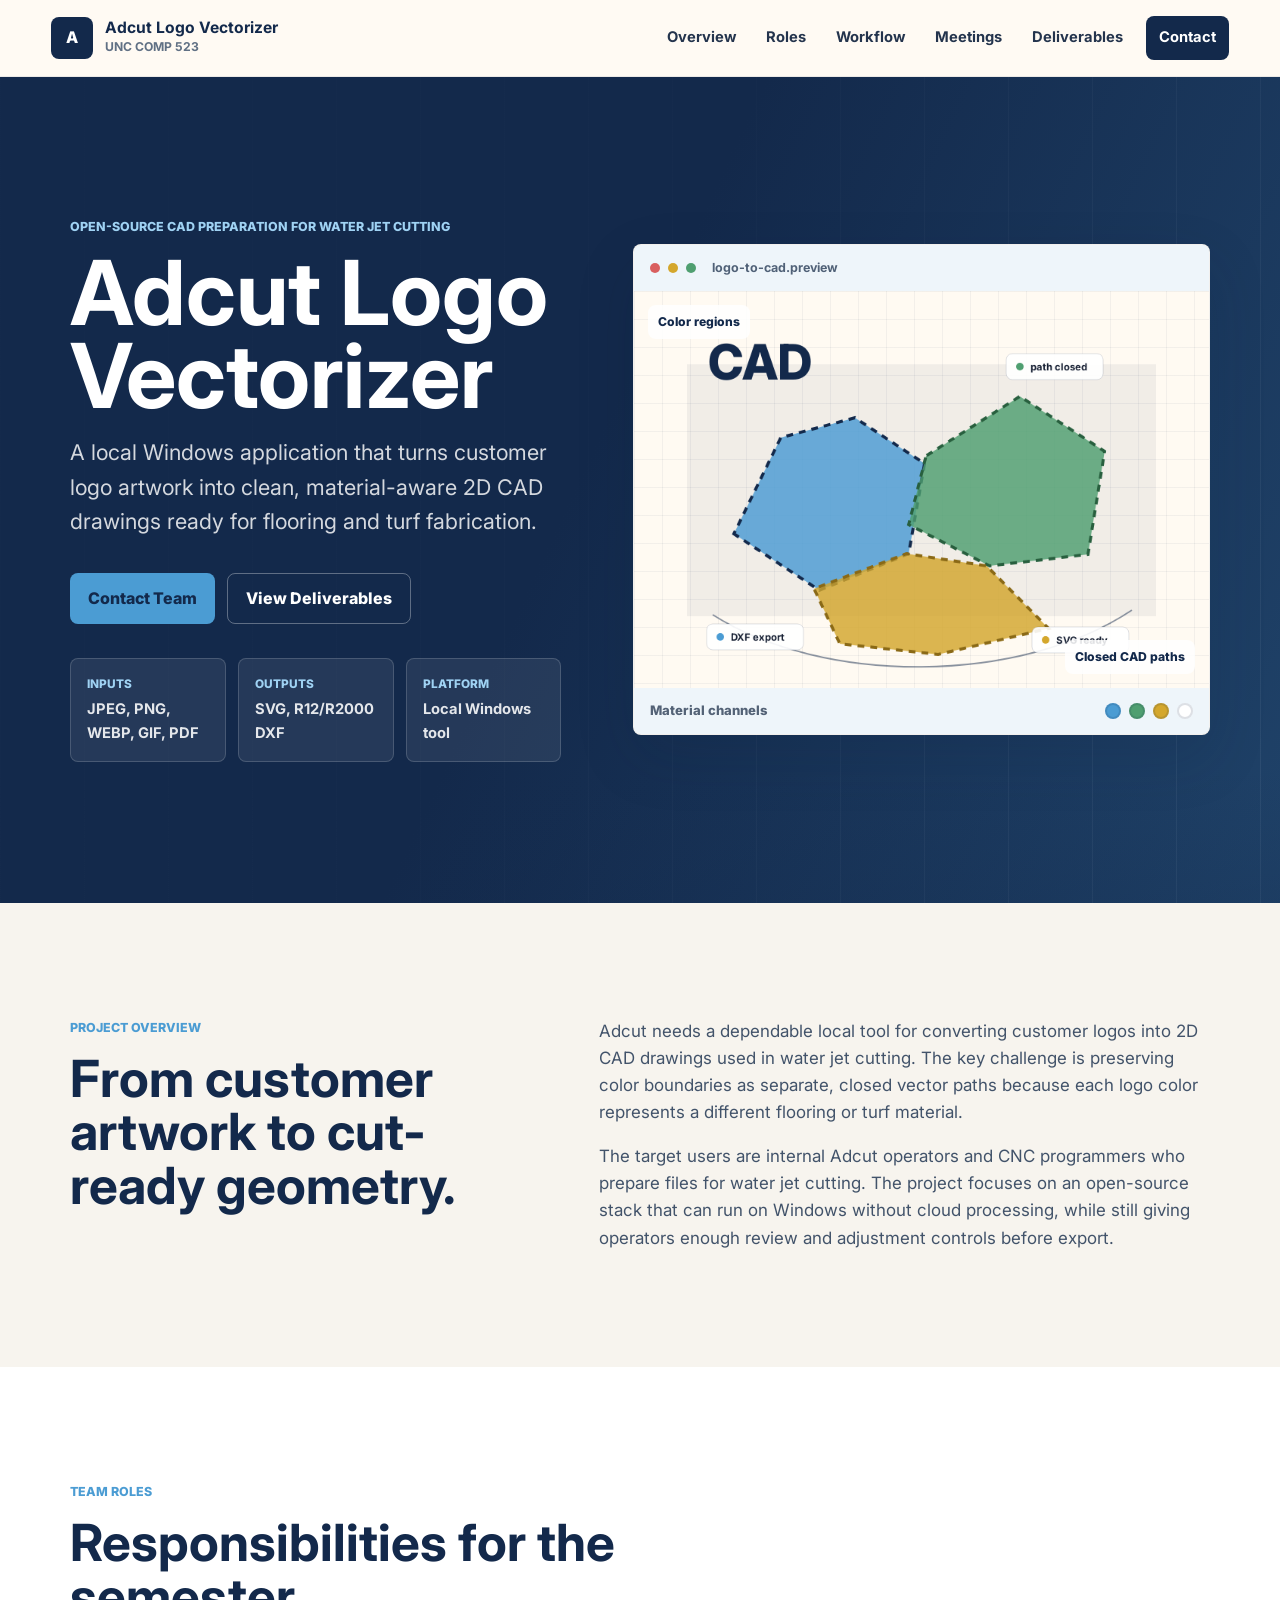
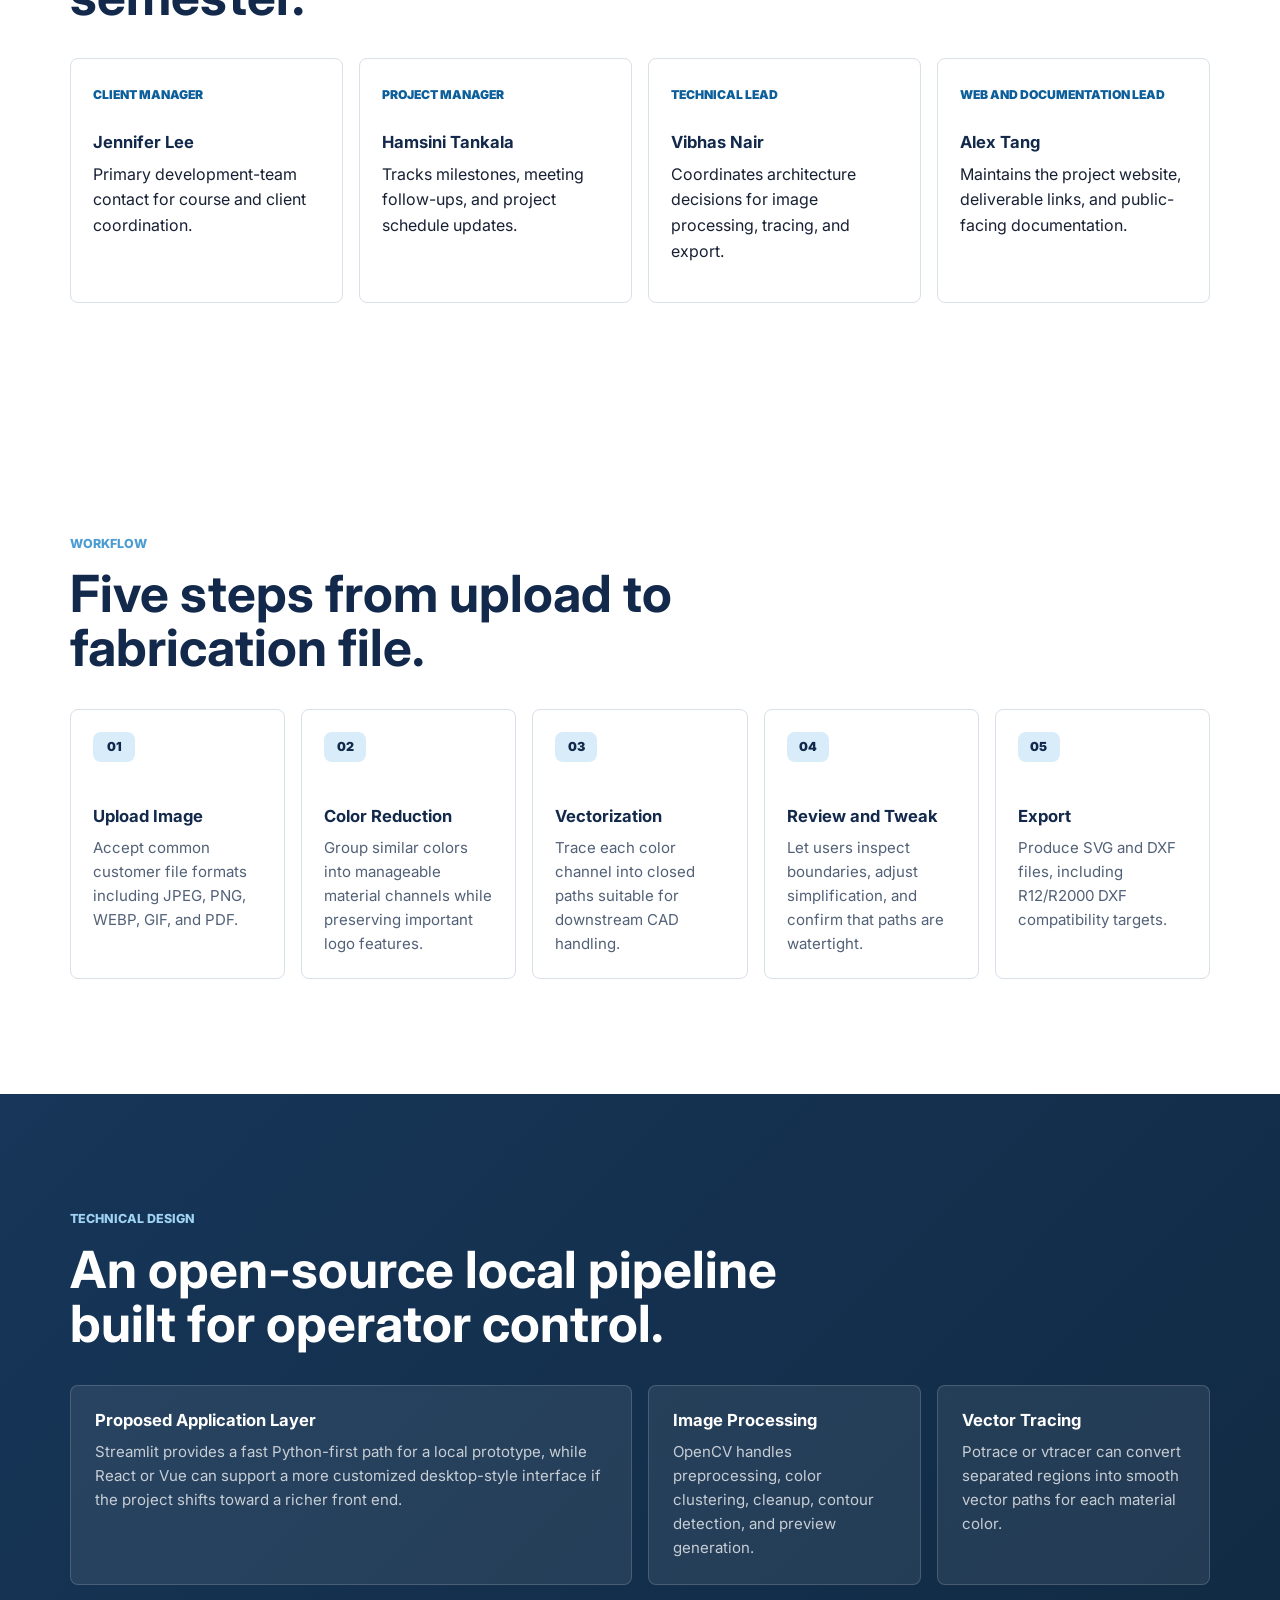
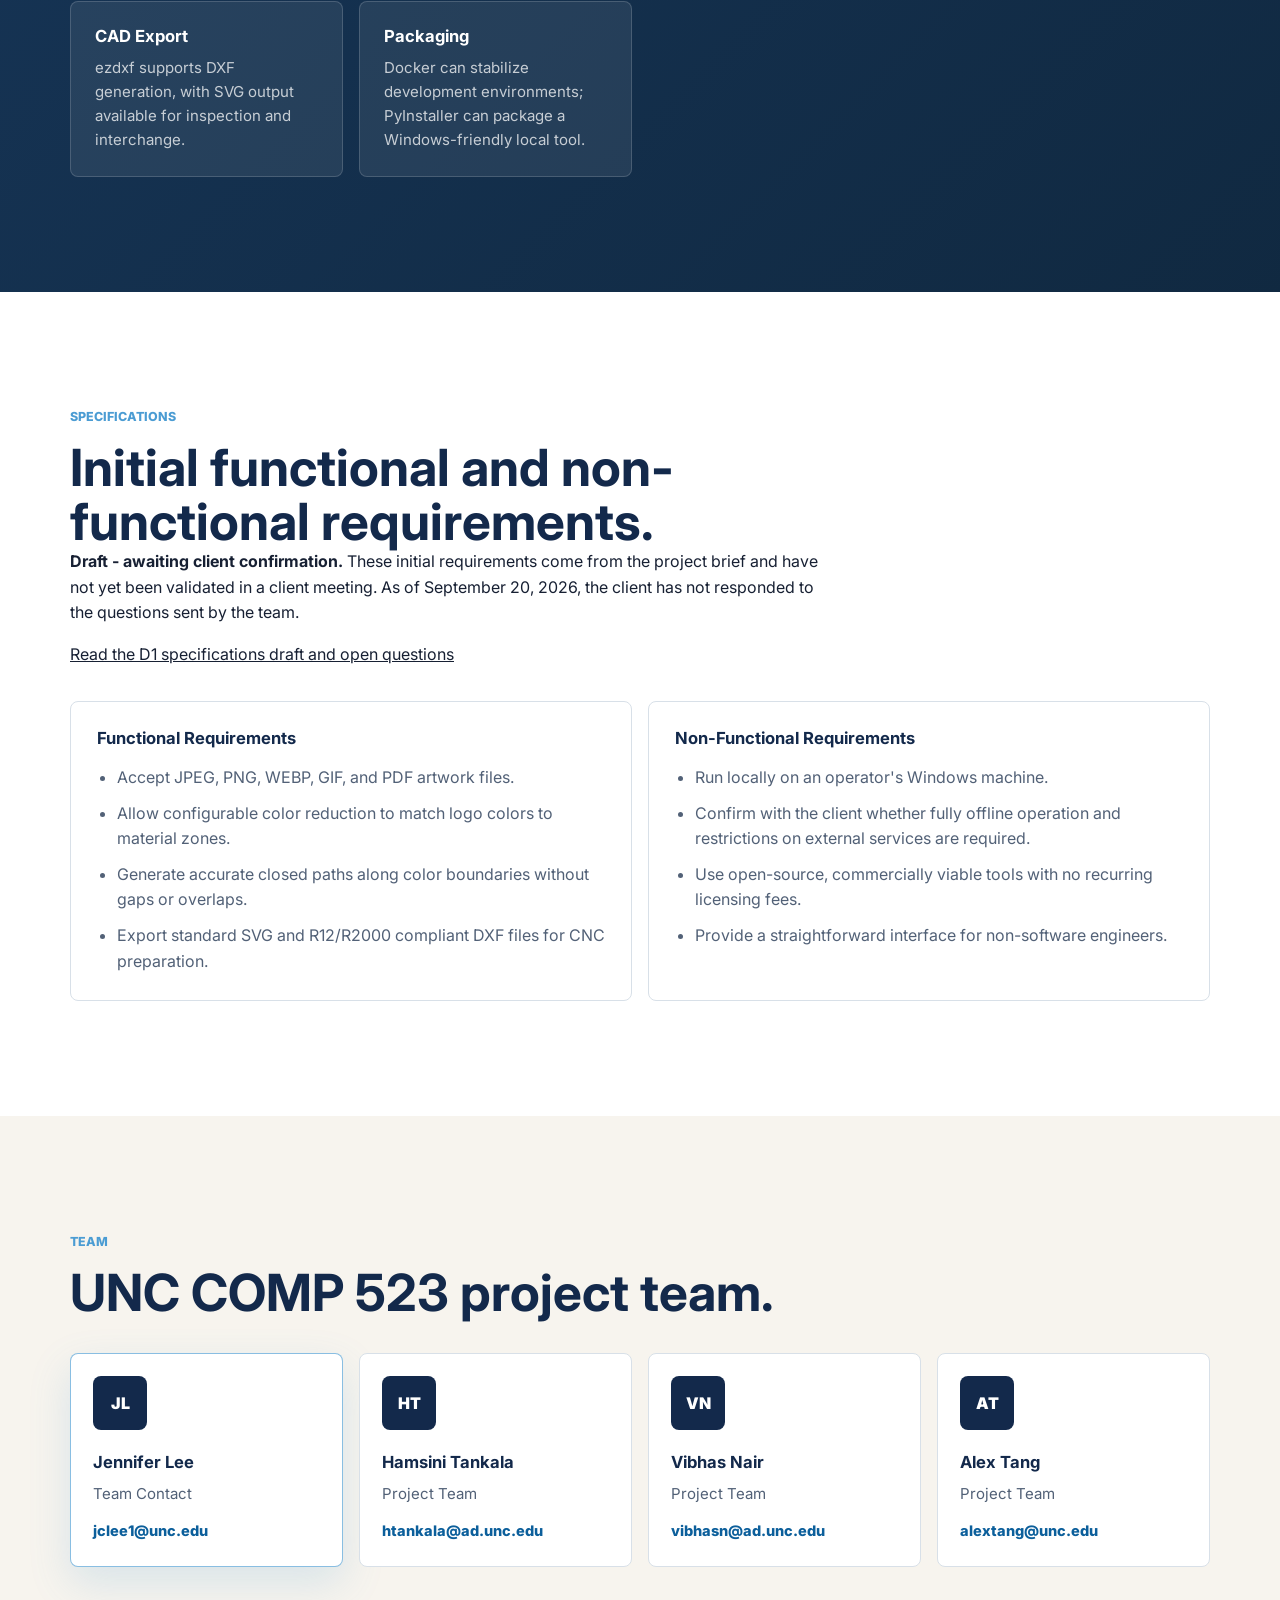
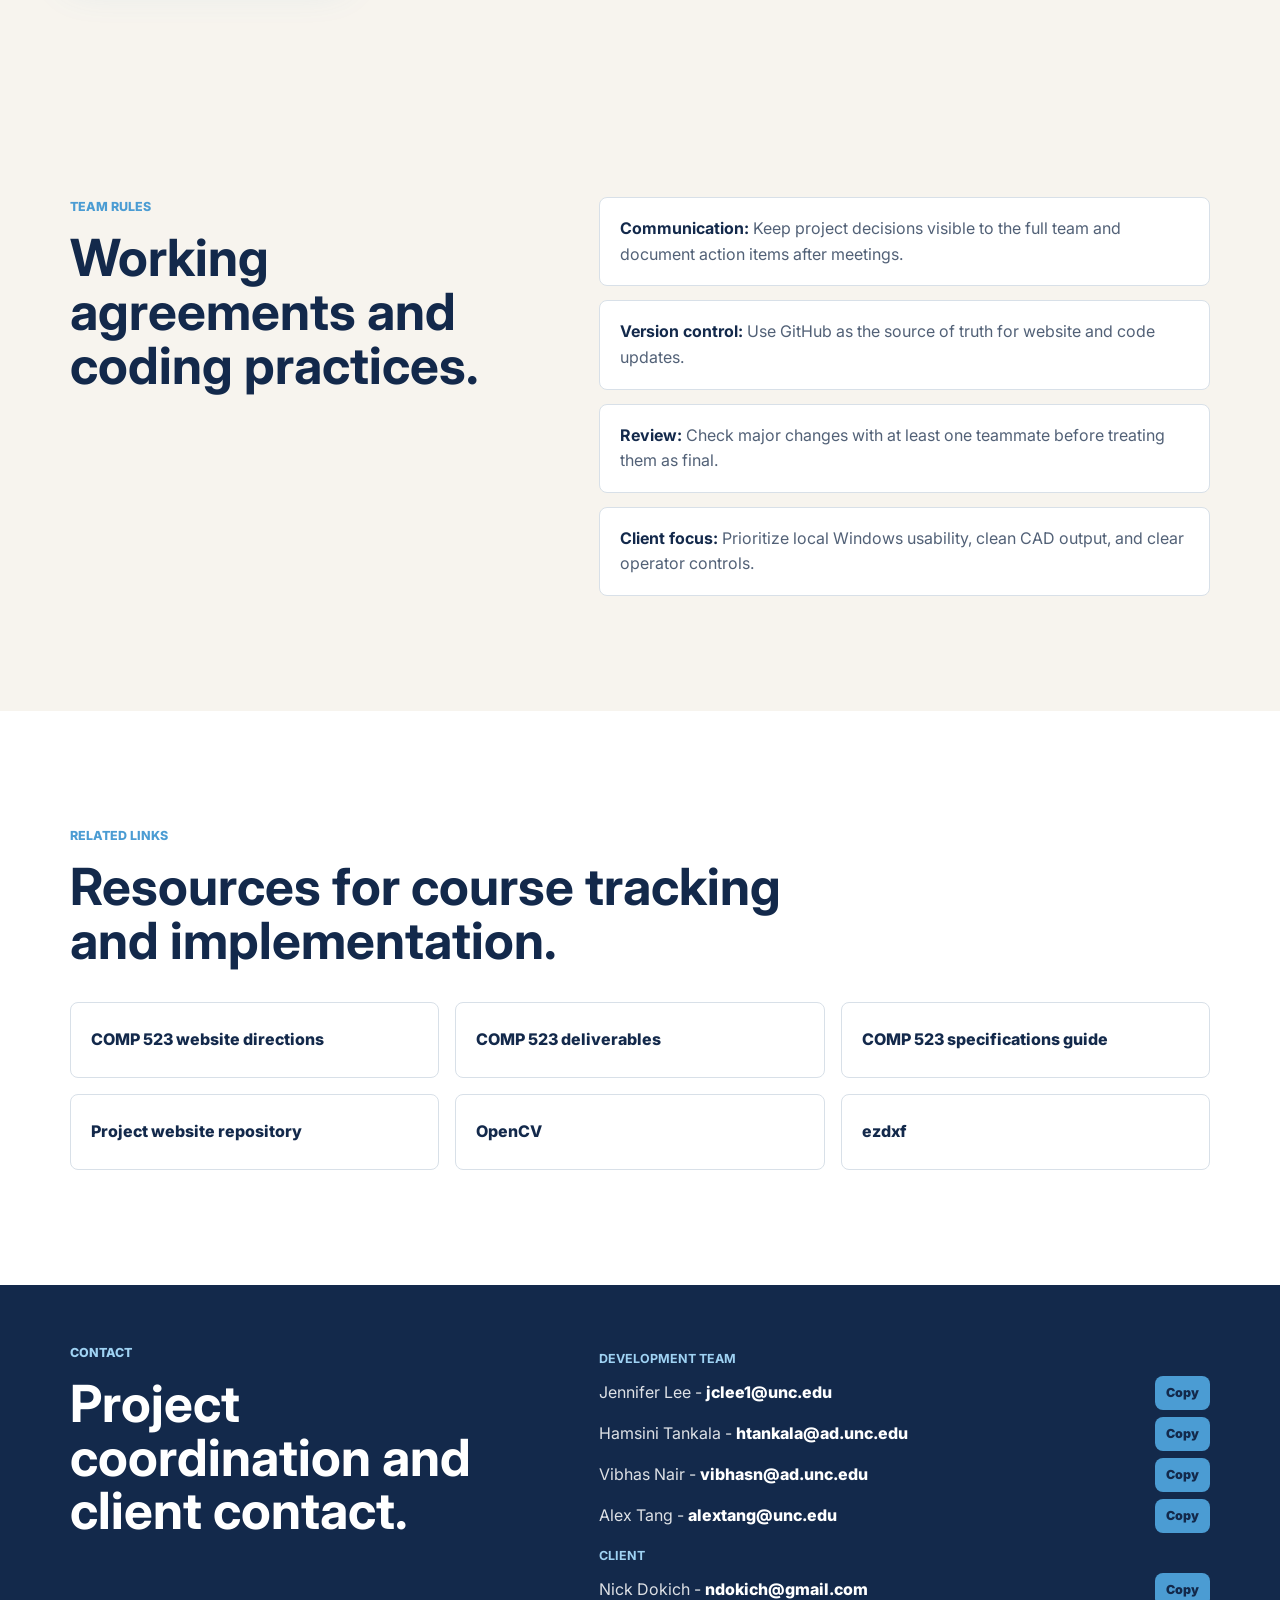
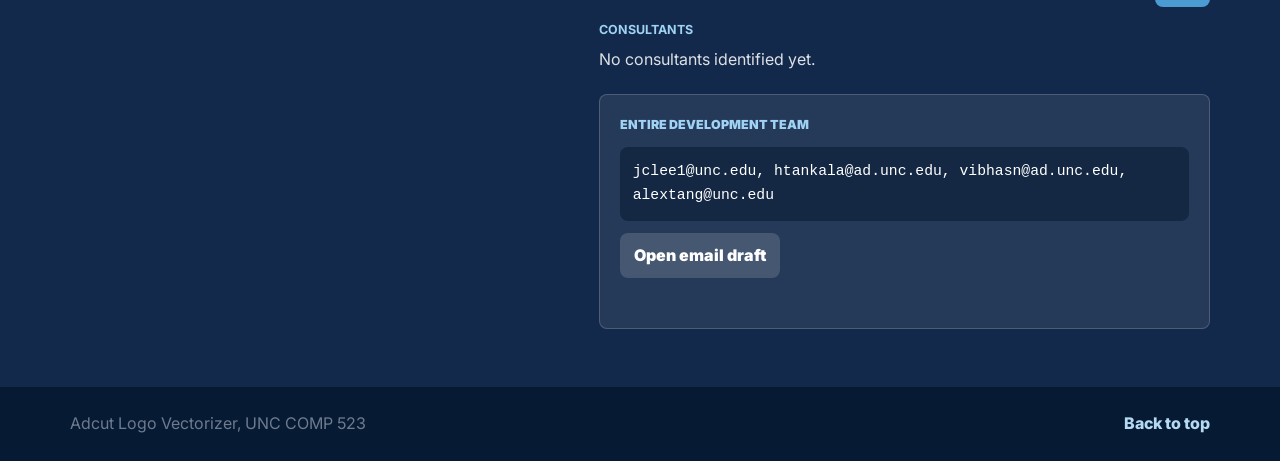
==== commit 562d6d25: "feat: separate meetings and deliverables pages" ====
--- a/index.html
+++ b/index.html
@@ -28,9 +28,8 @@
       <a href="#overview">Overview</a>
       <a href="#roles">Roles</a>
       <a href="#workflow">Workflow</a>
-      <a href="#meetings">Meetings</a>
-      <a href="#journal">Journal</a>
-      <a href="#deliverables">Deliverables</a>
+      <a href="meetings.html">Meetings</a>
+      <a href="deliverables.html">Deliverables</a>
       <a class="nav-cta" href="#contact">Contact</a>
     </nav>
   </header>
@@ -44,7 +43,7 @@
           <p class="hero-lede">A local Windows application that turns customer logo artwork into clean, material-aware 2D CAD drawings ready for flooring and turf fabrication.</p>
           <div class="hero-actions" aria-label="Primary page actions">
             <a class="button primary" href="#contact">Contact Team</a>
-            <a class="button secondary" href="#deliverables">View Deliverables</a>
+            <a class="button secondary" href="deliverables.html">View Deliverables</a>
           </div>
           <dl class="hero-facts" aria-label="Project highlights">
             <div>
@@ -264,37 +263,6 @@
       </div>
     </section>
 
-    <section class="section-pad" id="meetings">
-      <div class="content-shell">
-        <div class="section-heading">
-          <p class="eyebrow">Schedule</p>
-          <h2>Regular meetings and project touchpoints.</h2>
-        </div>
-        <div class="schedule-table" role="table" aria-label="Regular meeting schedule">
-          <div role="row" class="table-head">
-            <span role="columnheader">Meeting</span>
-            <span role="columnheader">Cadence</span>
-            <span role="columnheader">Notes</span>
-          </div>
-          <div role="row">
-            <span role="cell">TA meeting</span>
-            <span role="cell">Weekly on Tuesdays, 10:30-11:00 a.m.</span>
-            <span role="cell">Last meeting: September 15, 2026. Reviewed expectations and <a href="https://hackmd.io/zci0WxDvSfC9OpvXnEK2Aw?view">meeting material on HackMD</a>.</span>
-          </div>
-          <div role="row">
-            <span role="cell">Client meeting</span>
-            <span role="cell">As scheduled with Nick Dokich</span>
-            <span role="cell">September 15 and 18 meetings did not take place due to technical difficulties on the client's side. The team emailed requirements questions on September 18; no response received as of September 20.</span>
-          </div>
-          <div role="row">
-            <span role="cell">Team meeting</span>
-            <span role="cell">Weekly, time to be confirmed</span>
-            <span role="cell">Used for implementation planning, deliverable updates, and task ownership.</span>
-          </div>
-        </div>
-      </div>
-    </section>
-
     <section class="section-pad offwhite" id="rules">
       <div class="content-shell two-column">
         <div>
@@ -306,99 +274,6 @@
           <p><strong>Version control:</strong> Use GitHub as the source of truth for website and code updates.</p>
           <p><strong>Review:</strong> Check major changes with at least one teammate before treating them as final.</p>
           <p><strong>Client focus:</strong> Prioritize local Windows usability, clean CAD output, and clear operator controls.</p>
-        </div>
-      </div>
-    </section>
-
-    <section class="section-pad" id="journal">
-      <div class="content-shell journal-layout">
-        <div>
-          <p class="eyebrow">Team E Project Journal</p>
-          <h2>Journal of Meetings and Decisions</h2>
-          <p>Most recent entries appear first. Each team, client, and professor/manager meeting is recorded with a concise summary of discussions, problems, decisions, and action items when provided.</p>
-          <p>Weekly progress reports follow the TA's Progress, Plans, and Problems format. The TA notes call for an update by 11:59 p.m. the day before the regular meeting slot, including weeks without a meeting, and an email confirmation with the website link.</p>
-        </div>
-        <div class="journal-list">
-          <article>
-            <time datetime="2026-09-20">September 20, 2026</time>
-            <h3>Weekly progress report - client response pending</h3>
-            <p><strong>Progress:</strong> The team emailed <a href="specifications.html#client-questions">ten topics of requirements questions</a> to the client on September 18 after the planned client meetings could not take place. The website and <a href="specifications.html">D1 draft</a> now record the meeting status and questions. This is a progress update, not a meeting record.</p>
-            <p><strong>Plans:</strong> The team proposed meeting the following week in the September 18 email; a new time has not been confirmed. The specifications can be revised once the client's answers arrive. Additional team assignments and weekly commitments have not been recorded.</p>
-            <p><strong>Problems:</strong> Technical difficulties prevented both planned client meetings, and no response to the emailed questions has been received as of September 20. Requirements, priorities, and acceptance criteria remain unconfirmed.</p>
-          </article>
-          <article>
-            <time datetime="2026-09-18">September 18, 2026</time>
-            <h3>Planned client meeting did not take place</h3>
-            <p><strong>Purpose:</strong> Determine specifications and requirements with Nick Dokich.</p>
-            <p><strong>Problem and outcome:</strong> Technical difficulties on the client's side prevented the meeting. No discussion, requirements decisions, or meeting action items were recorded.</p>
-            <p><strong>Follow-up:</strong> The team emailed requirements questions on September 18 and proposed meeting the following week. No response has been received as of September 20.</p>
-          </article>
-          <article>
-            <time datetime="2026-09-15">September 15, 2026</time>
-            <h3>TA meeting - course expectations</h3>
-            <p><strong>Discussion:</strong> Reviewed expectations and the <a href="https://hackmd.io/zci0WxDvSfC9OpvXnEK2Aw?view">TA material</a>. The supplied notes cover time management, early communication about contribution imbalances, weekly Progress/Plans/Problems reports, deliverable and demo status, version control practices, and project tracking.</p>
-            <p><strong>Guidance reviewed:</strong> Keep the website current for manager review. The notes encourage AI assistance while requiring significant human revision and oversight of written deliverables.</p>
-            <p><strong>Decisions and action items:</strong> No additional project-specific decisions, named assignments, or deadlines from this meeting have been supplied. The team-reported TA schedule is Tuesdays, 10:30-11:00 a.m.</p>
-          </article>
-          <article>
-            <time datetime="2026-09-15">September 15, 2026</time>
-            <h3>Planned client meeting did not take place</h3>
-            <p><strong>Purpose:</strong> Determine specifications and requirements with Nick Dokich.</p>
-            <p><strong>Problem and outcome:</strong> Technical difficulties on the client's side prevented the meeting. No requirements were confirmed and no meeting action items were recorded.</p>
-          </article>
-          <article>
-            <time datetime="2026-09-11">September 11, 2026</time>
-            <h3>Website update</h3>
-            <p>Updated the project page to align with course website expectations, including roles, contact information, meeting schedule, team rules, journal, related links, and deliverables.</p>
-          </article>
-          <article>
-            <time datetime="2026-09-09">September 9, 2026</time>
-            <h3>Initial requirements draft</h3>
-            <p>Captured the product objective, target users, workflow, input and output formats, and proposed open-source technology stack.</p>
-          </article>
-          <article>
-            <time datetime="2026-09">September 2026</time>
-            <h3>Project kickoff</h3>
-            <p>Defined the problem space around color-separated logos, closed vector paths, local Windows execution, and CAD export needs.</p>
-          </article>
-        </div>
-      </div>
-    </section>
-
-    <section class="section-pad offwhite" id="deliverables">
-      <div class="content-shell">
-        <div class="section-heading">
-          <p class="eyebrow">Deliverables</p>
-          <h2>D1-D5 milestones.</h2>
-        </div>
-        <div class="deliverable-grid">
-          <article>
-            <span>D1</span>
-            <h3>Specifications</h3>
-            <p>User stories plus functional, non-functional, interface, and other requirements.</p>
-            <p><strong>Draft - client confirmation pending.</strong></p>
-            <a href="specifications.html">Read specifications draft</a>
-          </article>
-          <article>
-            <span>D2</span>
-            <h3>Design Document</h3>
-            <p>Architecture, workflow, data formats, algorithm choices, and implementation plan.</p>
-          </article>
-          <article>
-            <span>D3</span>
-            <h3>Test Plan</h3>
-            <p>Validation plan for tracing quality, file compatibility, operator workflow, and exports.</p>
-          </article>
-          <article>
-            <span>D4</span>
-            <h3>User Manual</h3>
-            <p>Operator guidance for upload, color reduction, review, tweak, and export workflows.</p>
-          </article>
-          <article>
-            <span>D5</span>
-            <h3>Code</h3>
-            <p>Final project source code, packaging notes, and client handoff materials.</p>
-          </article>
         </div>
       </div>
     </section>
--- a/styles.css
+++ b/styles.css
@@ -825,6 +825,17 @@
   font-size: 0.88rem;
 }
 
+.page-title {
+  font-size: 2.5rem;
+  overflow-wrap: anywhere;
+}
+
+.site-nav a[aria-current="page"] {
+  color: var(--unc-navy);
+  text-decoration: underline;
+  text-underline-offset: 6px;
+}
+
 .spec-document {
   max-width: 900px;
   overflow-wrap: anywhere;
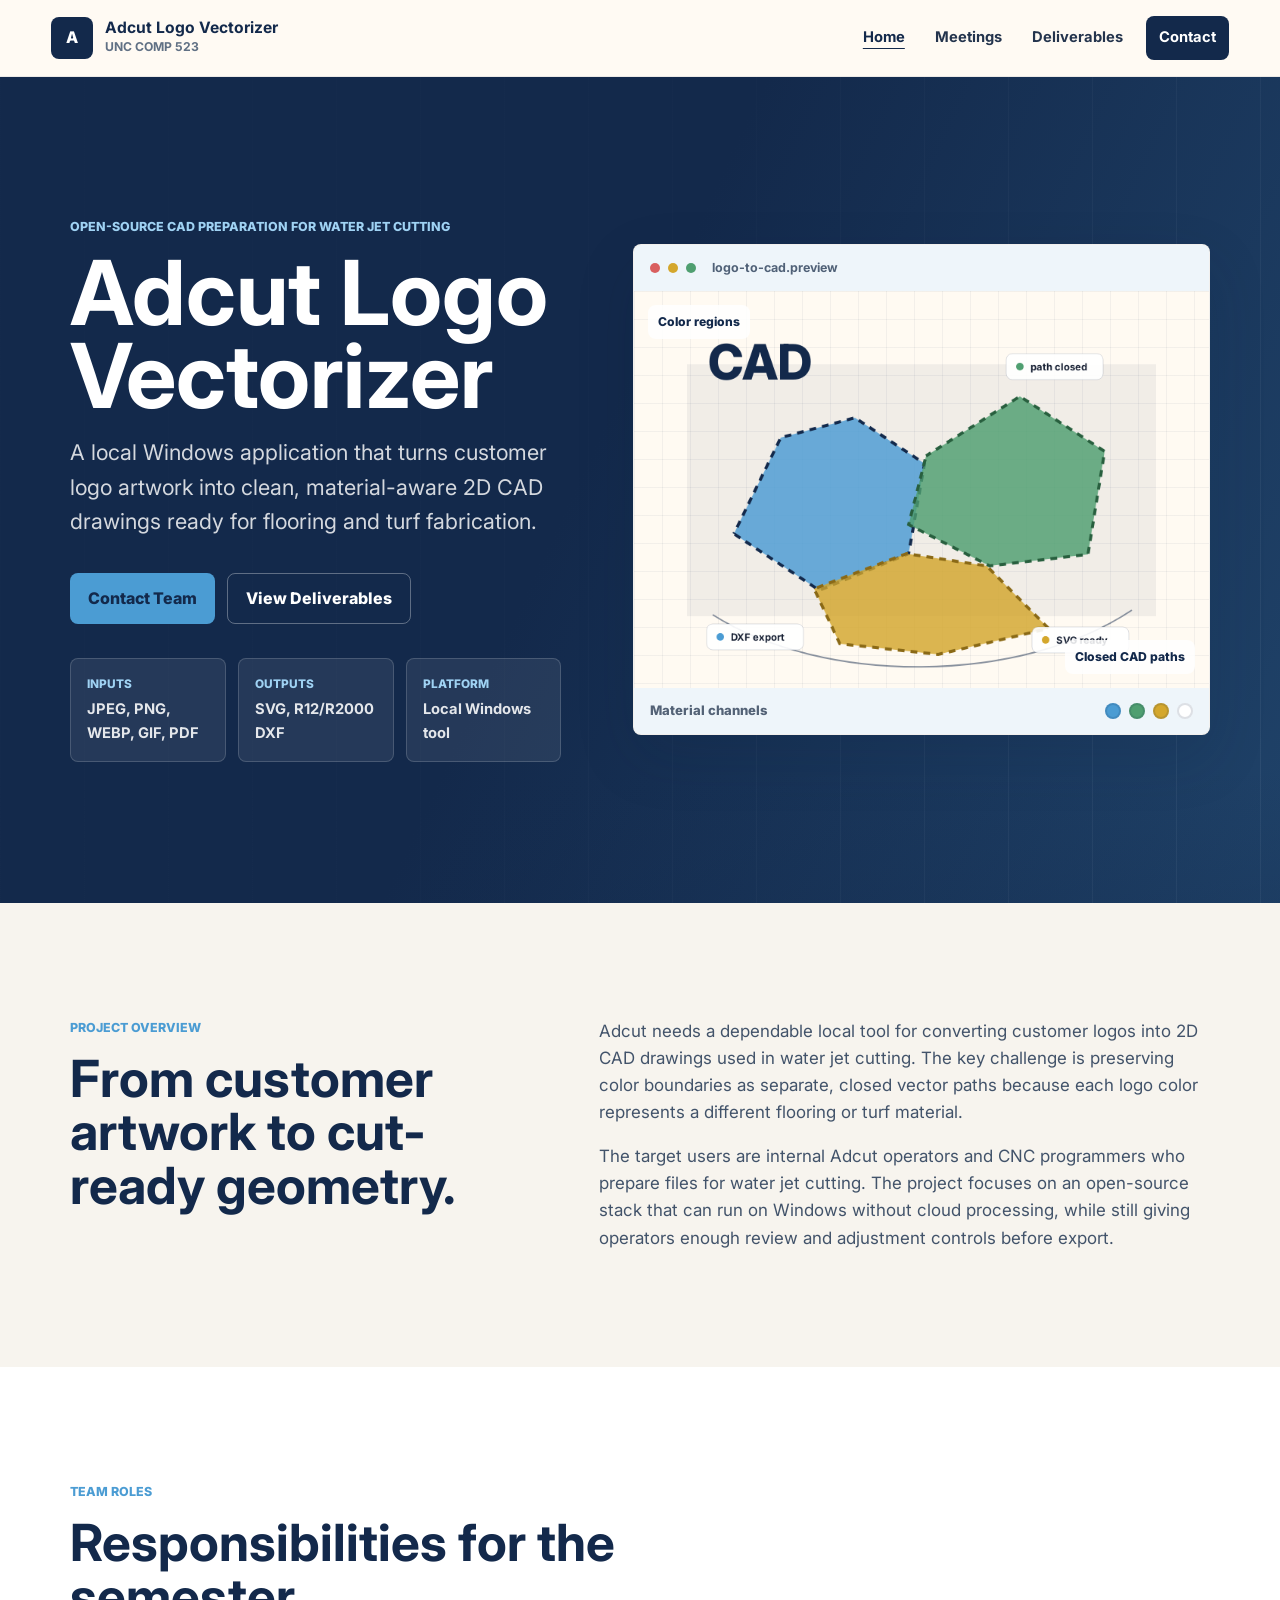
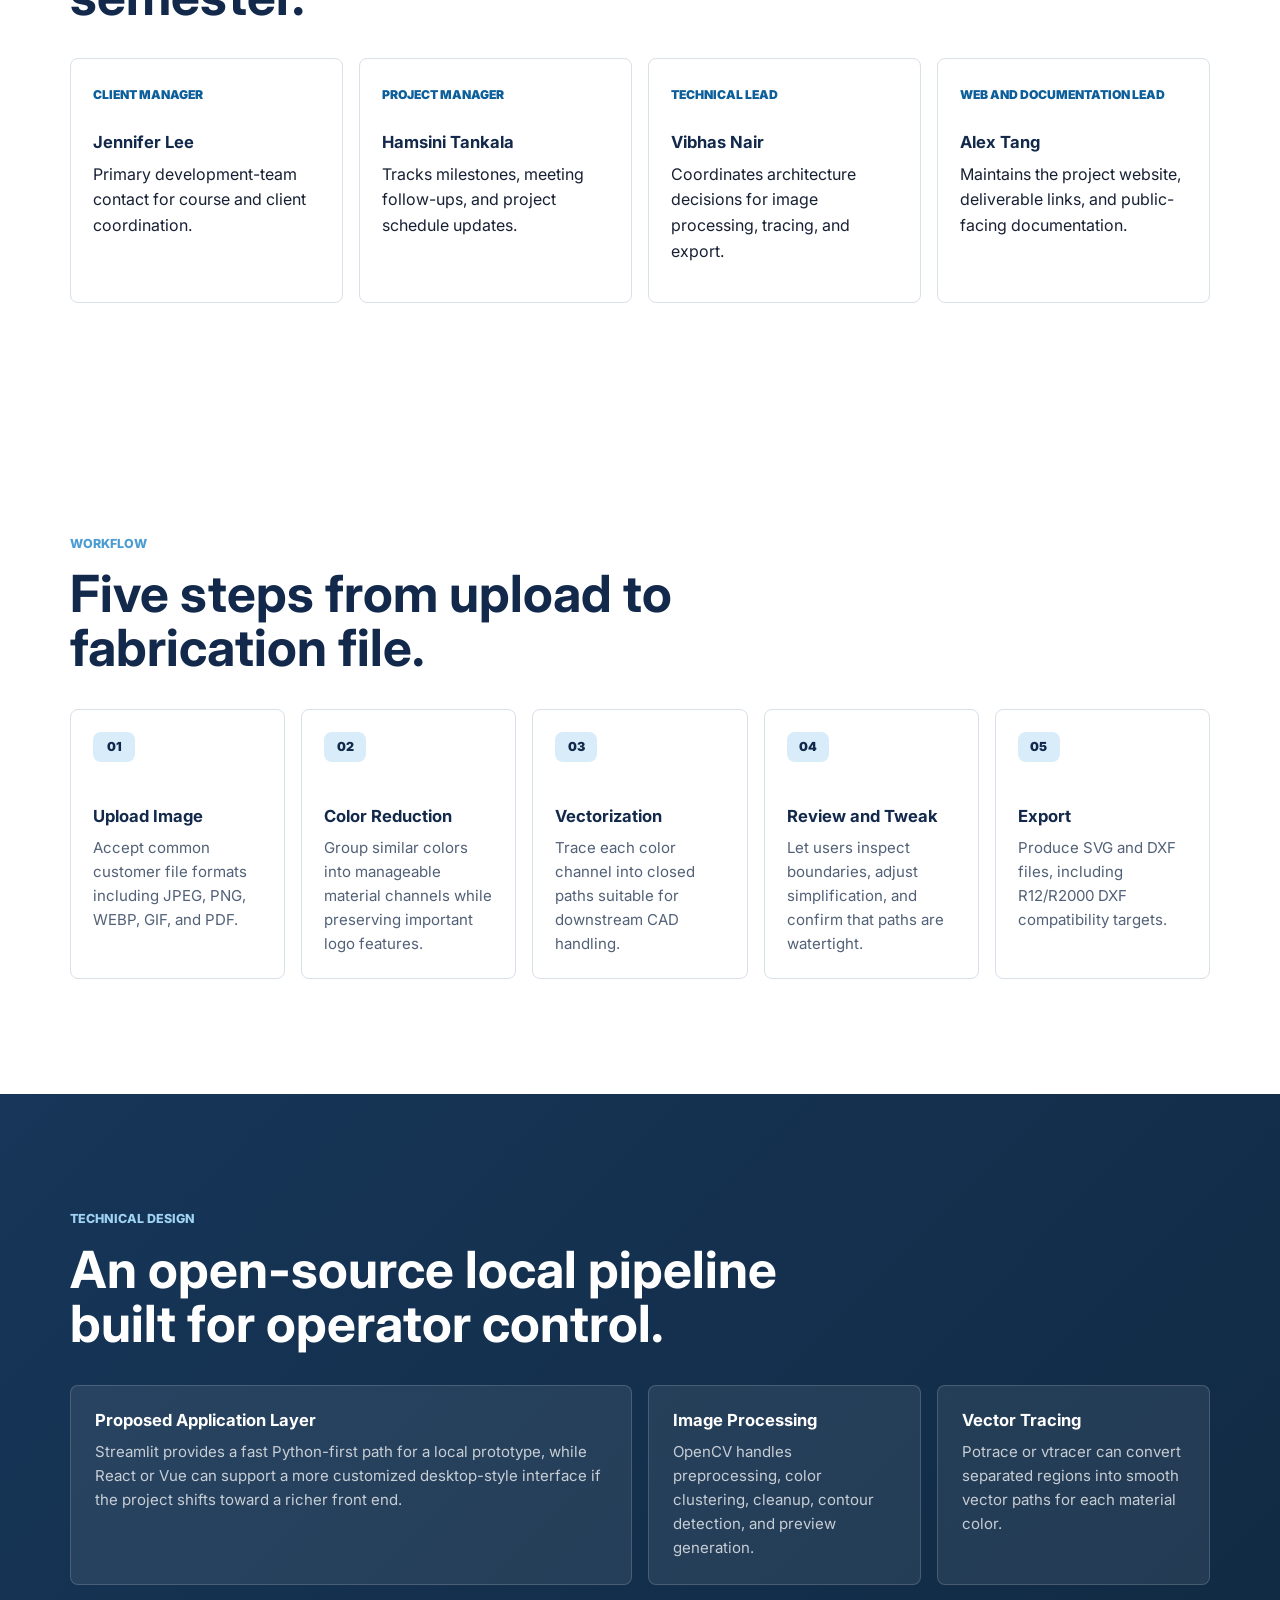
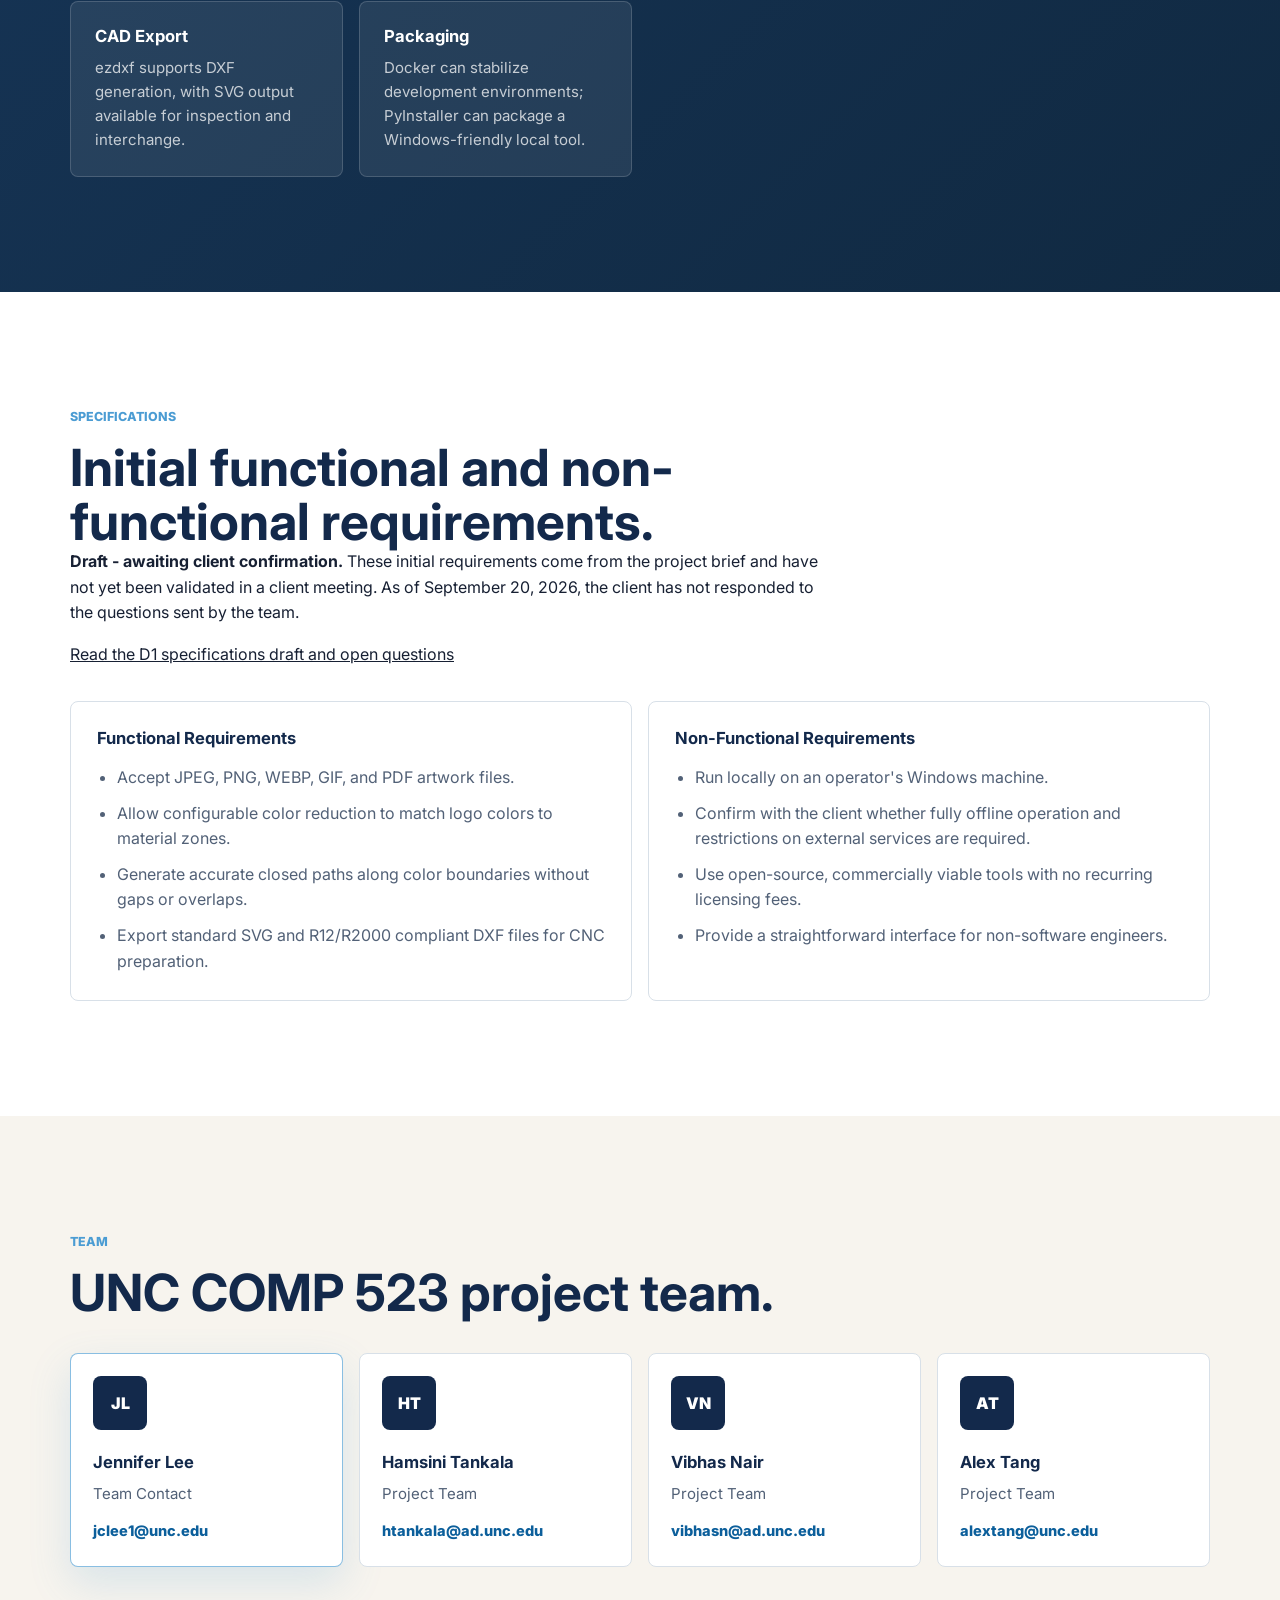
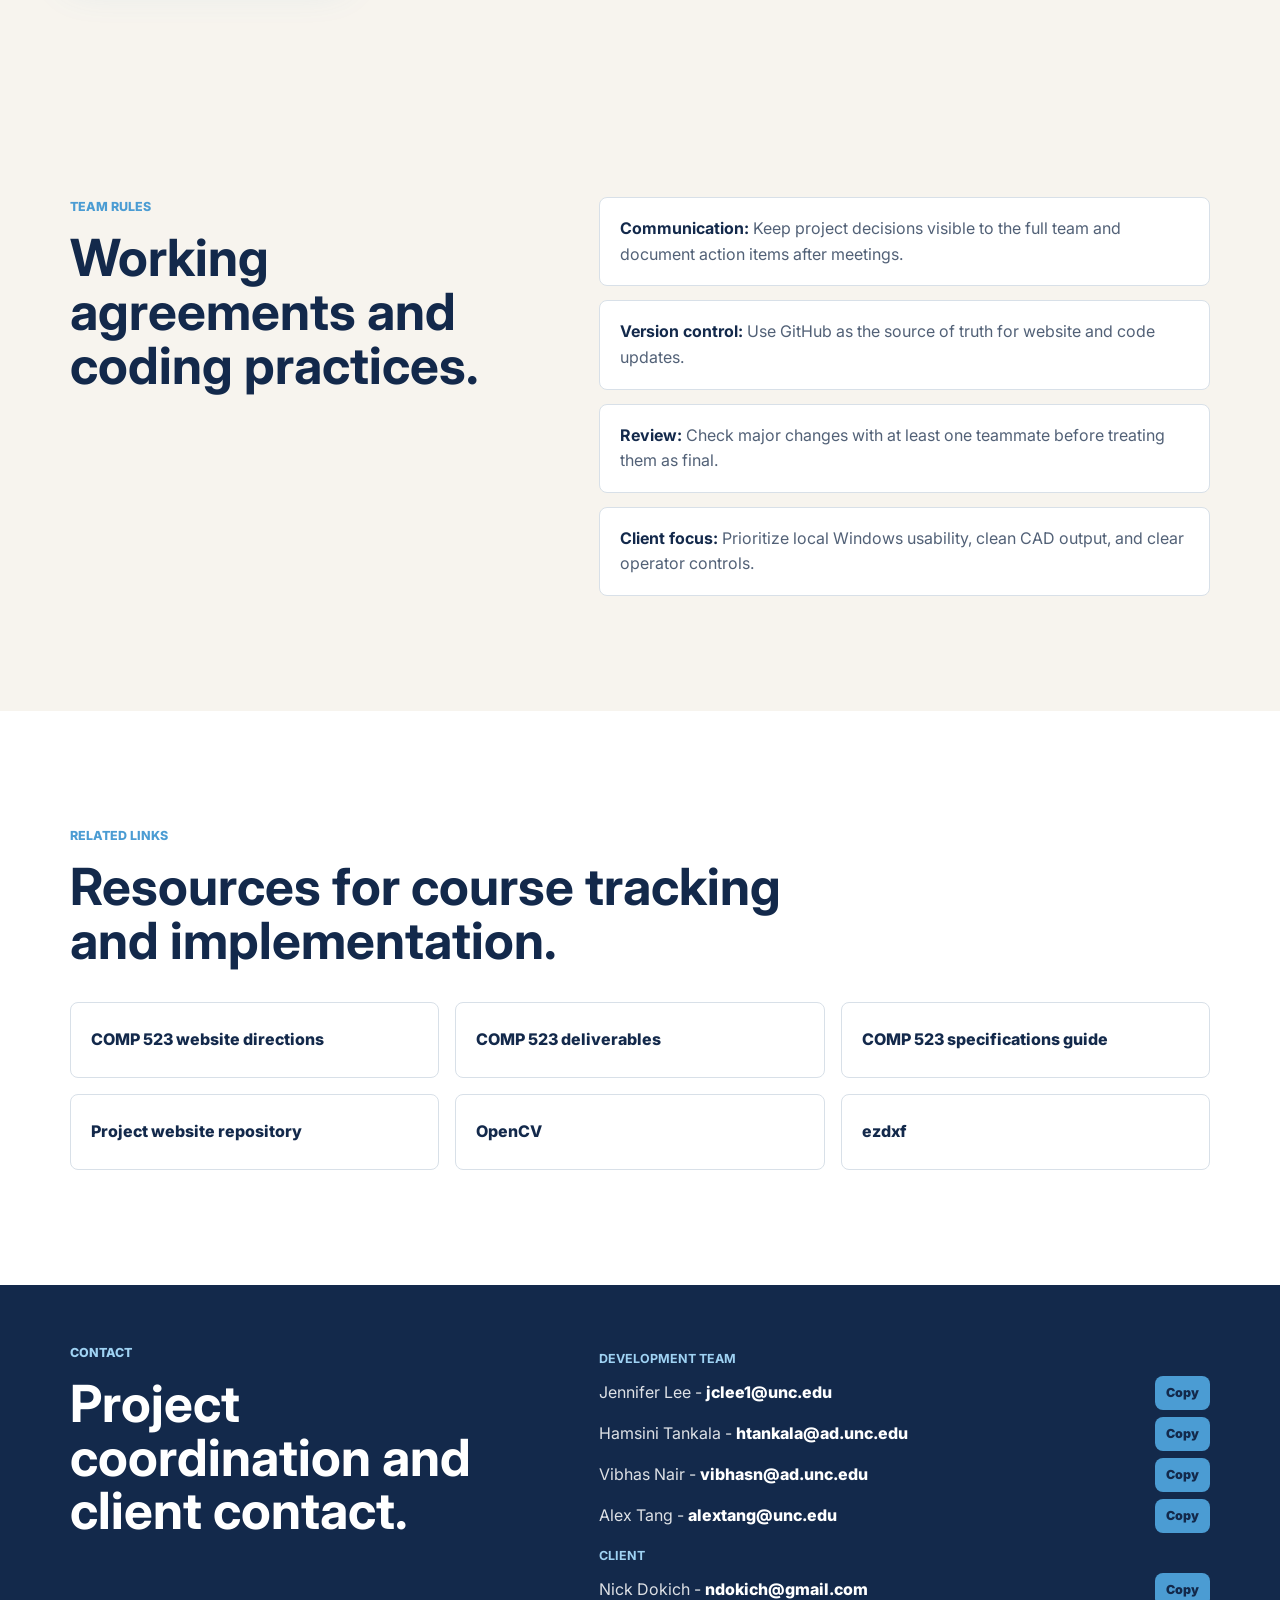
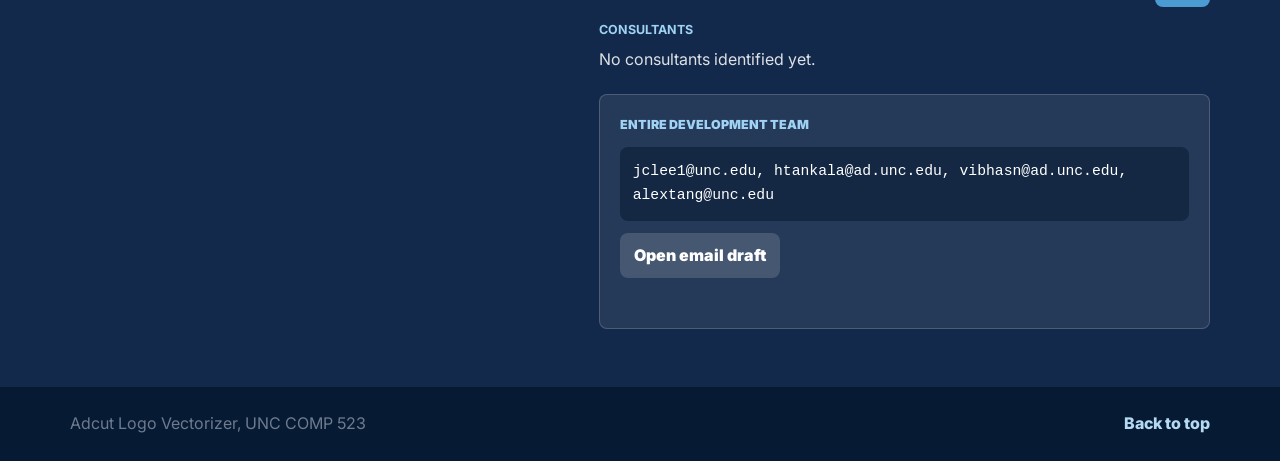
==== commit 737027b4: "fix: simplify navigation and keep scroll targets visible" ====
--- a/index.html
+++ b/index.html
@@ -24,10 +24,8 @@
       <span></span>
       <span></span>
     </button>
-    <nav class="site-nav" data-nav>
-      <a href="#overview">Overview</a>
-      <a href="#roles">Roles</a>
-      <a href="#workflow">Workflow</a>
+    <nav class="site-nav" aria-label="Main navigation" data-nav>
+      <a href="index.html" aria-current="page">Home</a>
       <a href="meetings.html">Meetings</a>
       <a href="deliverables.html">Deliverables</a>
       <a class="nav-cta" href="#contact">Contact</a>
--- a/styles.css
+++ b/styles.css
@@ -21,6 +21,7 @@
 
 html {
   scroll-behavior: smooth;
+  scroll-padding-top: 96px;
 }
 
 body {
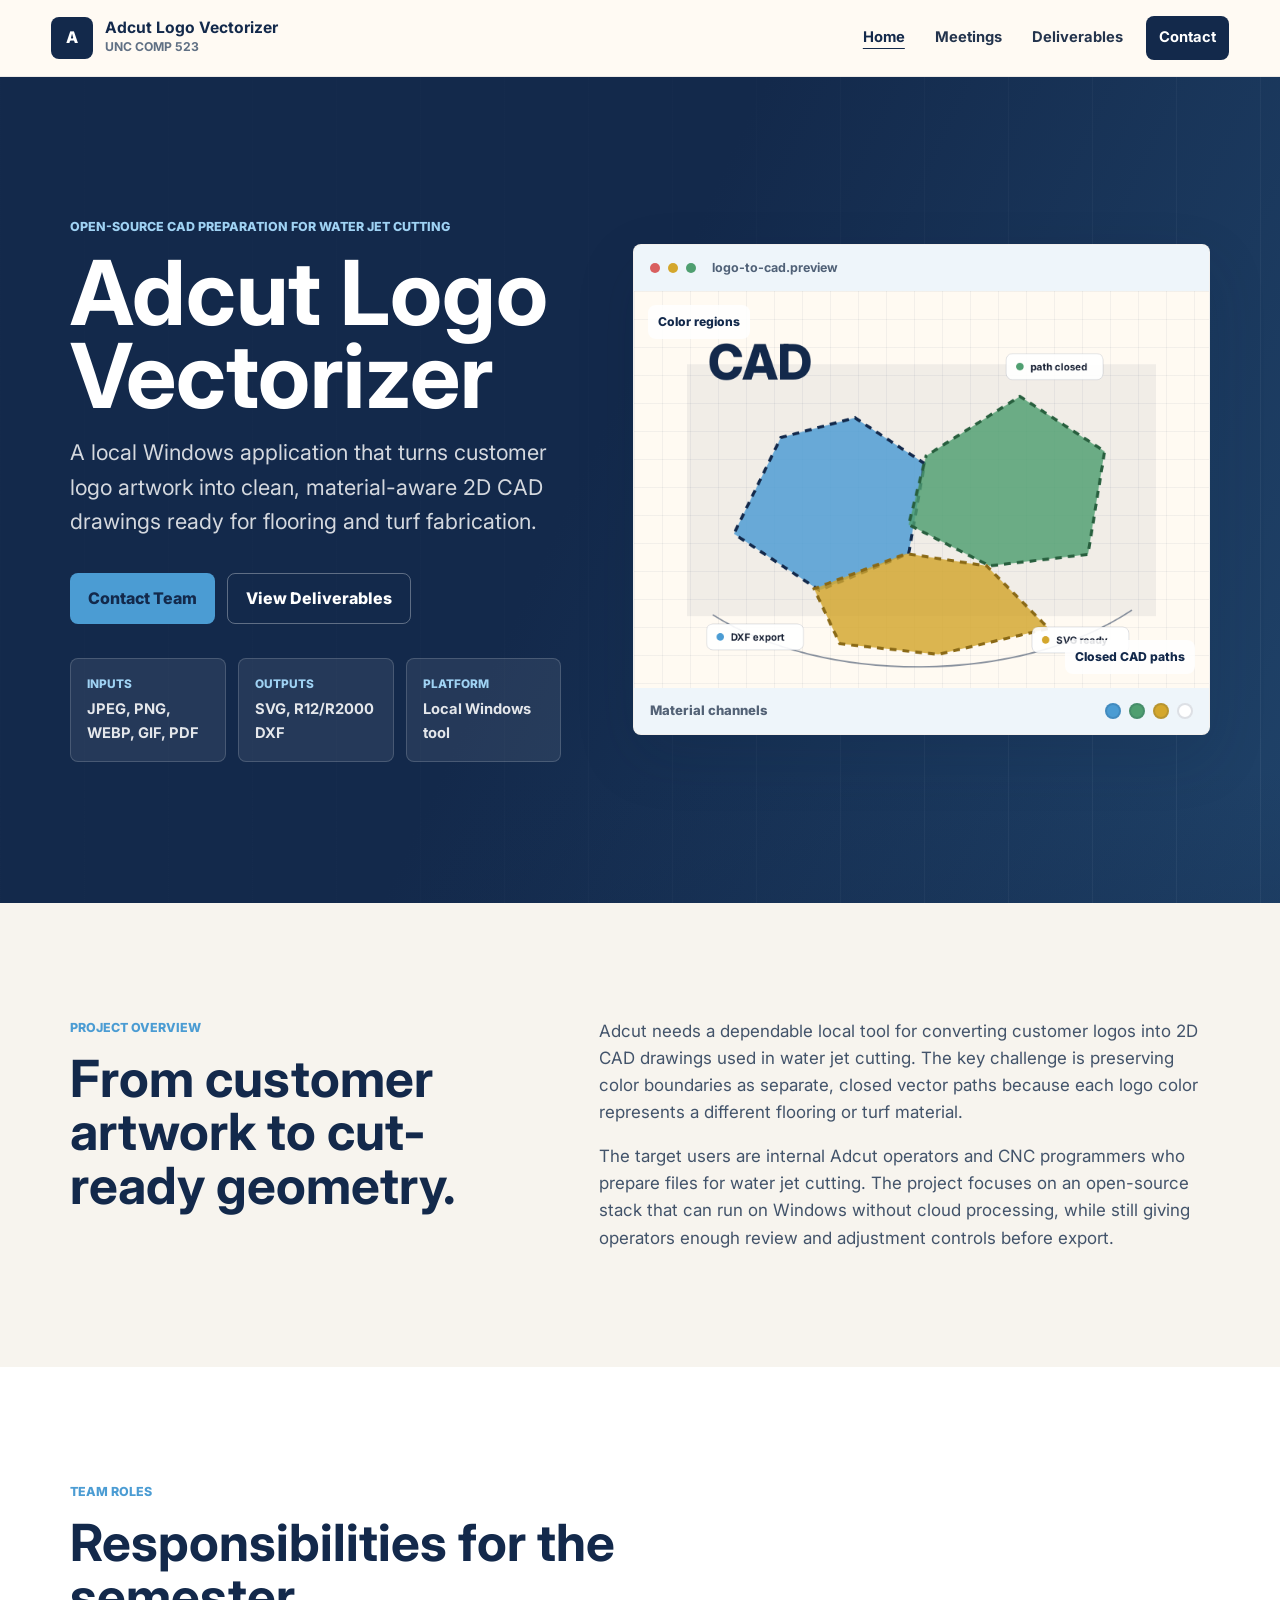
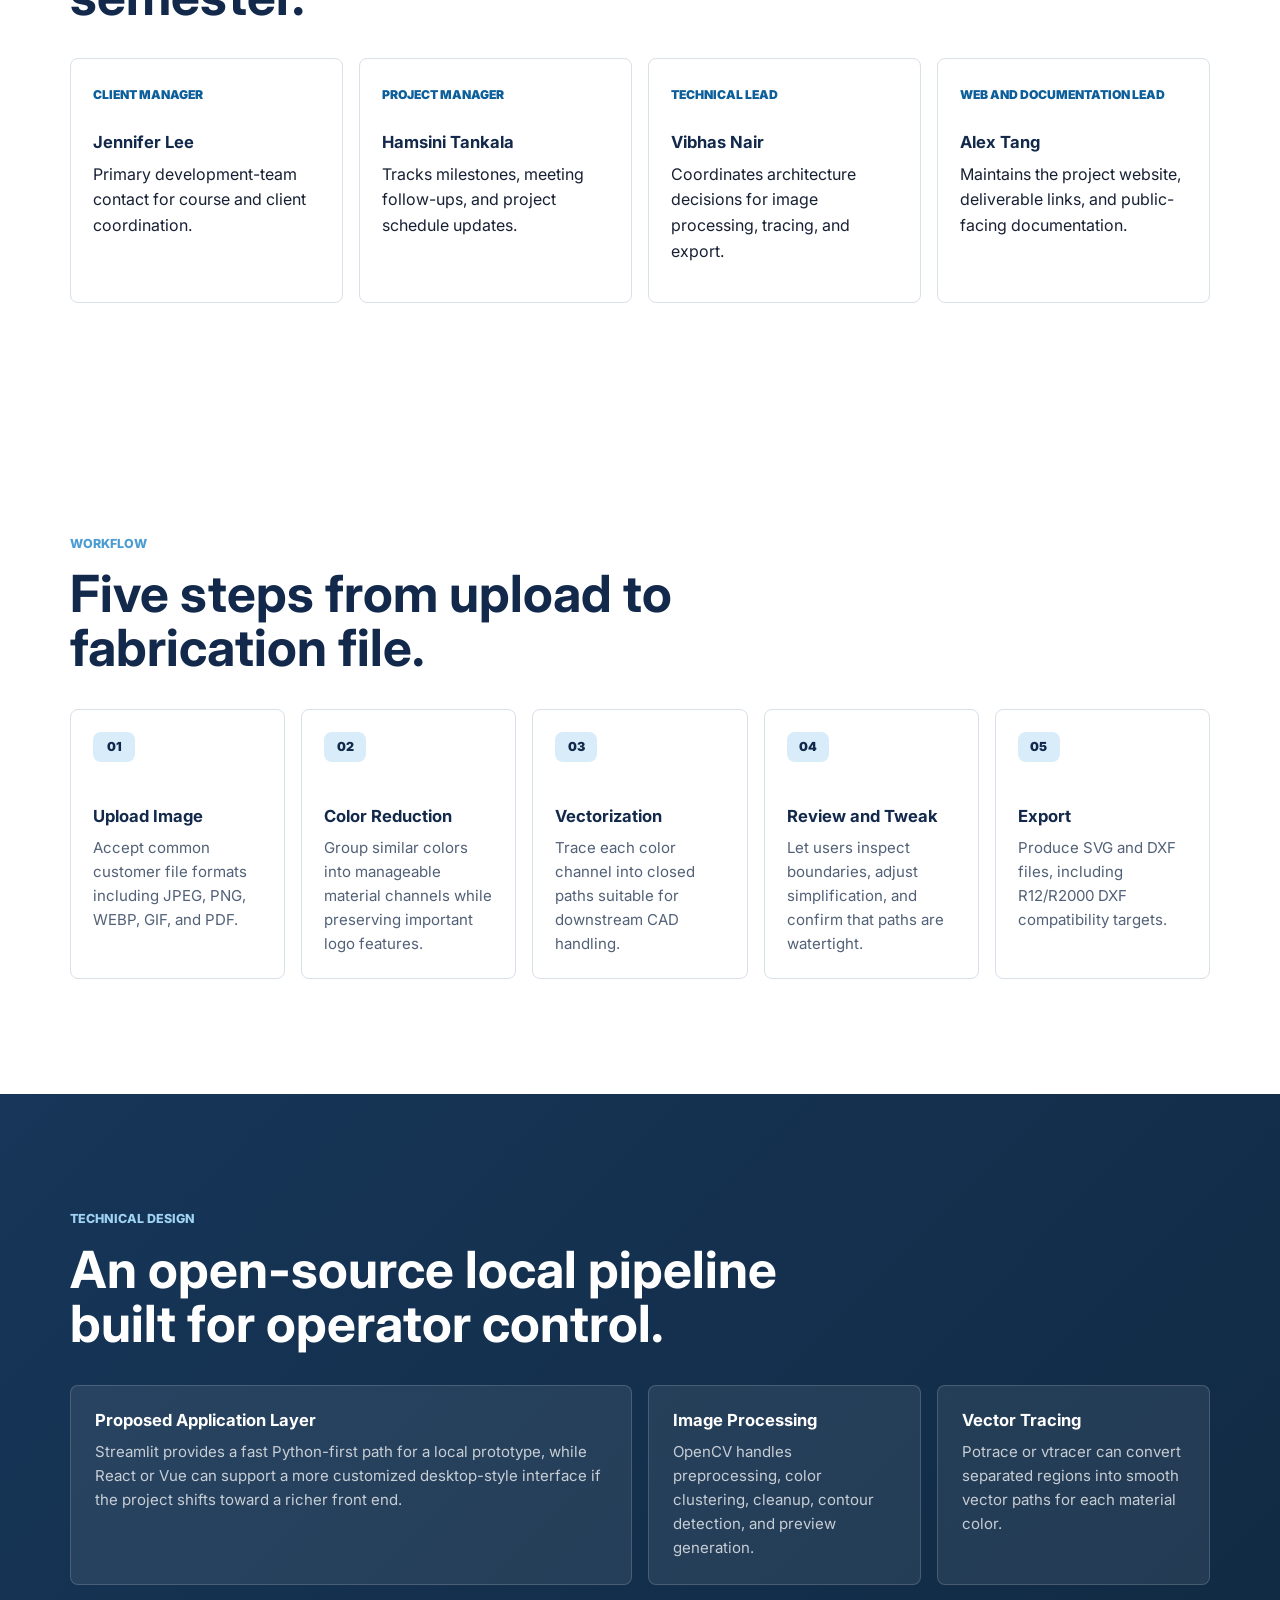
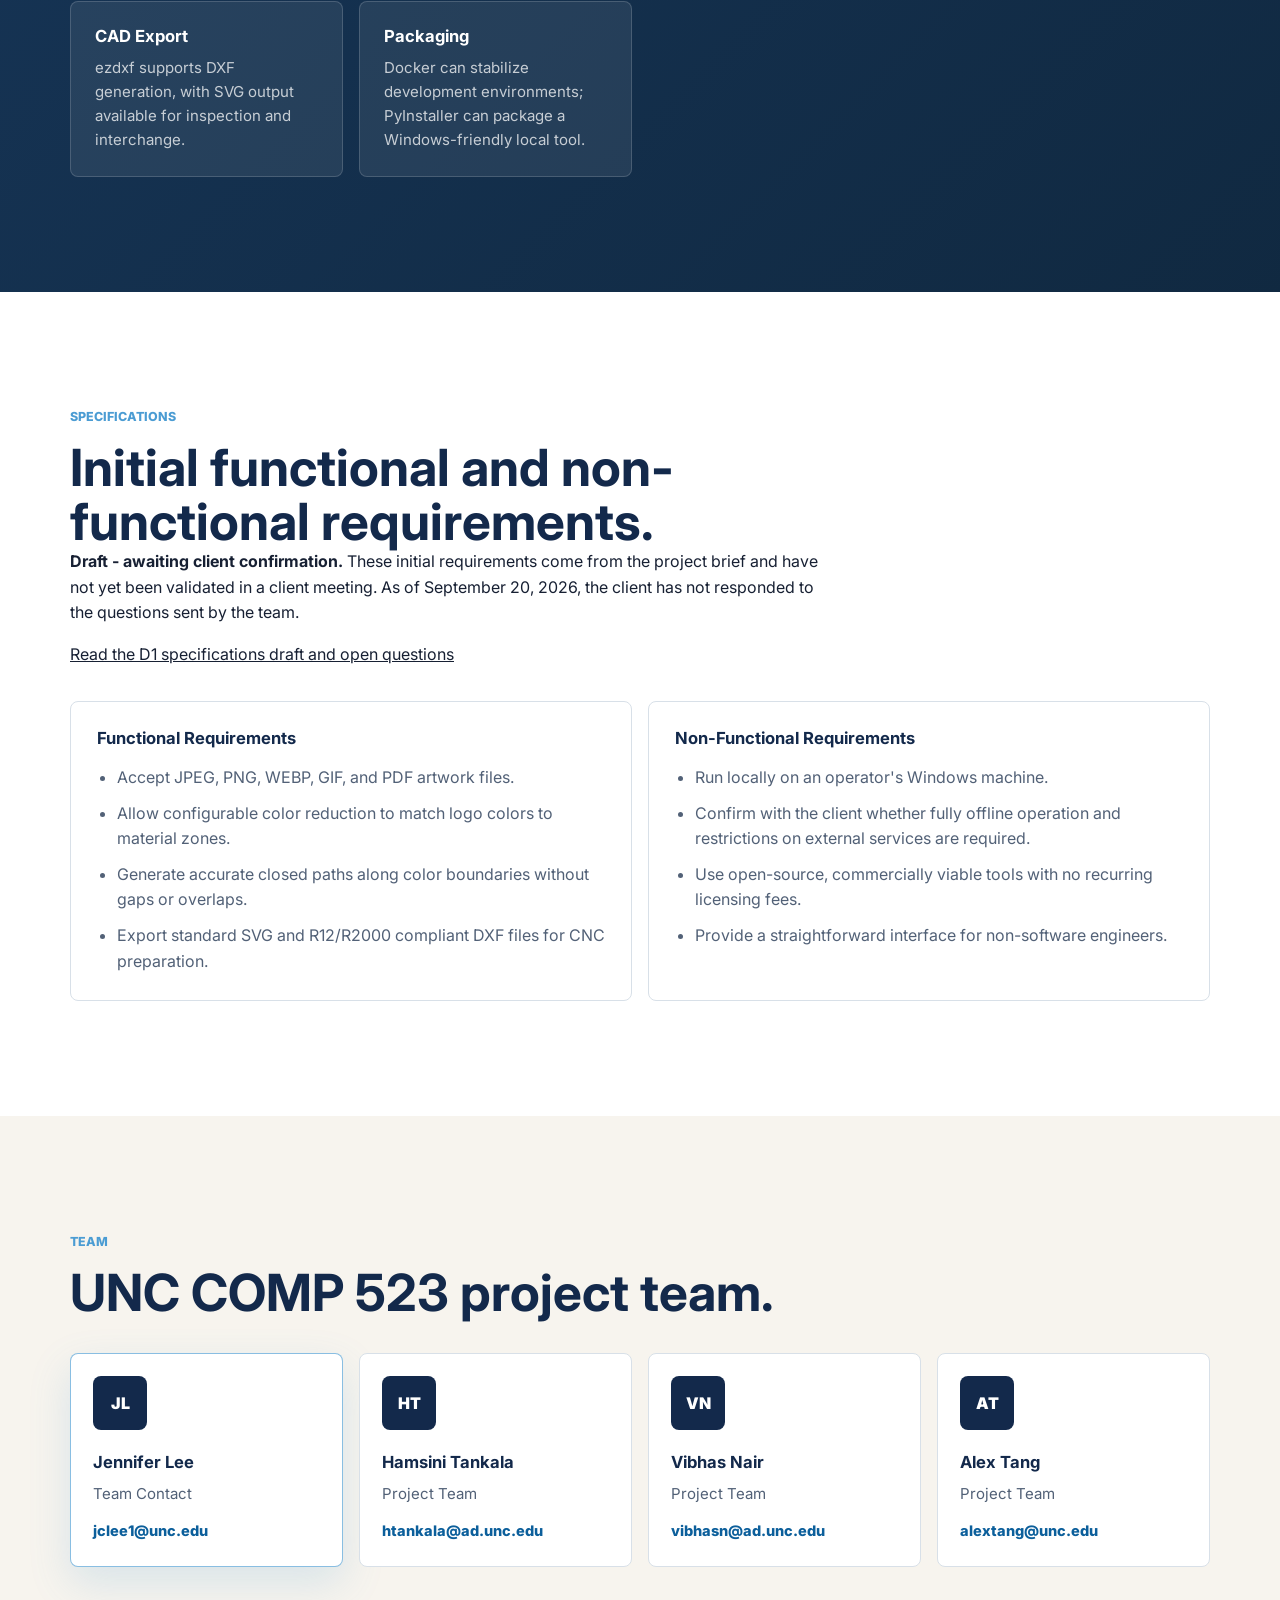
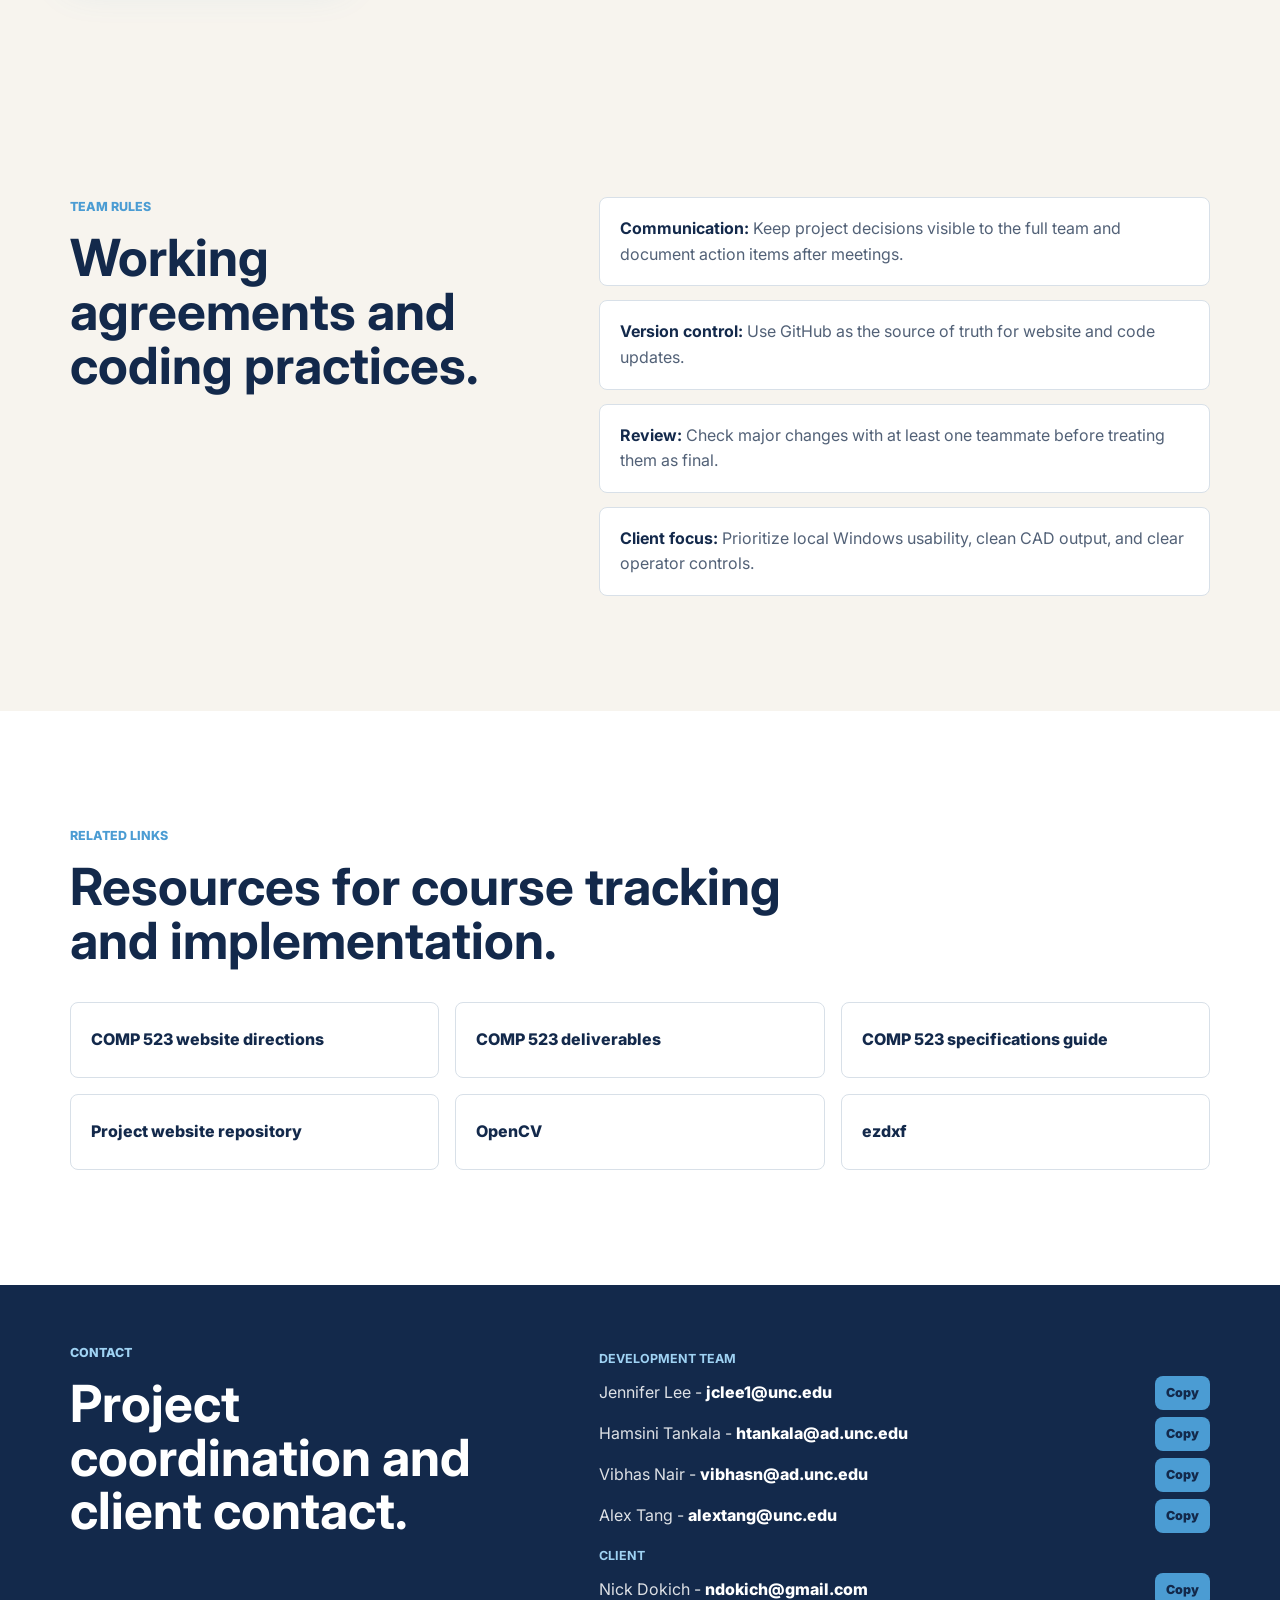
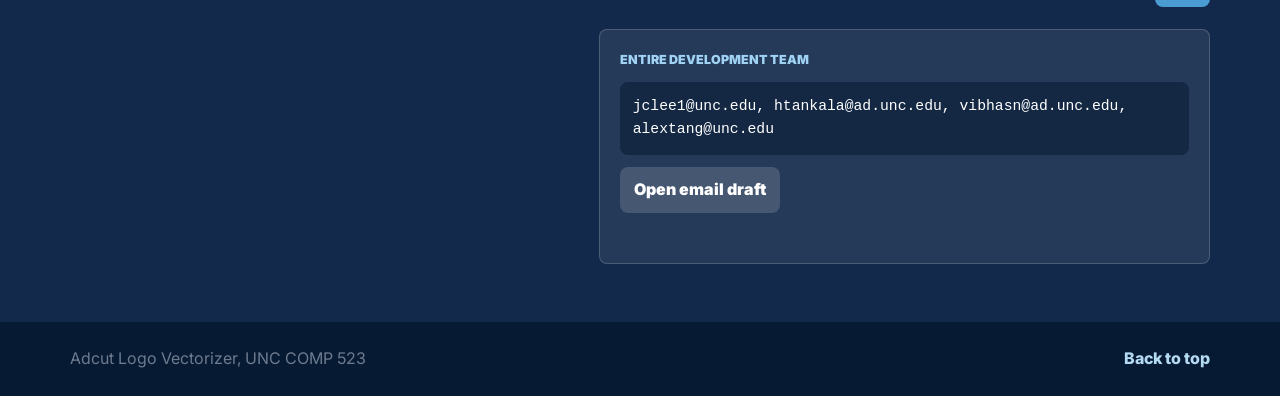
==== commit 6e43e8a3: "docs: remove consultants placeholder" ====
--- a/index.html
+++ b/index.html
@@ -323,8 +323,6 @@
               <span>Nick Dokich - <a href="mailto:ndokich@gmail.com">ndokich@gmail.com</a></span>
               <button type="button" data-copy-email="ndokich@gmail.com">Copy</button>
             </div>
-            <strong>Consultants</strong>
-            <span>No consultants identified yet.</span>
           </address>
           <div class="team-email-box">
             <span>Entire development team</span>
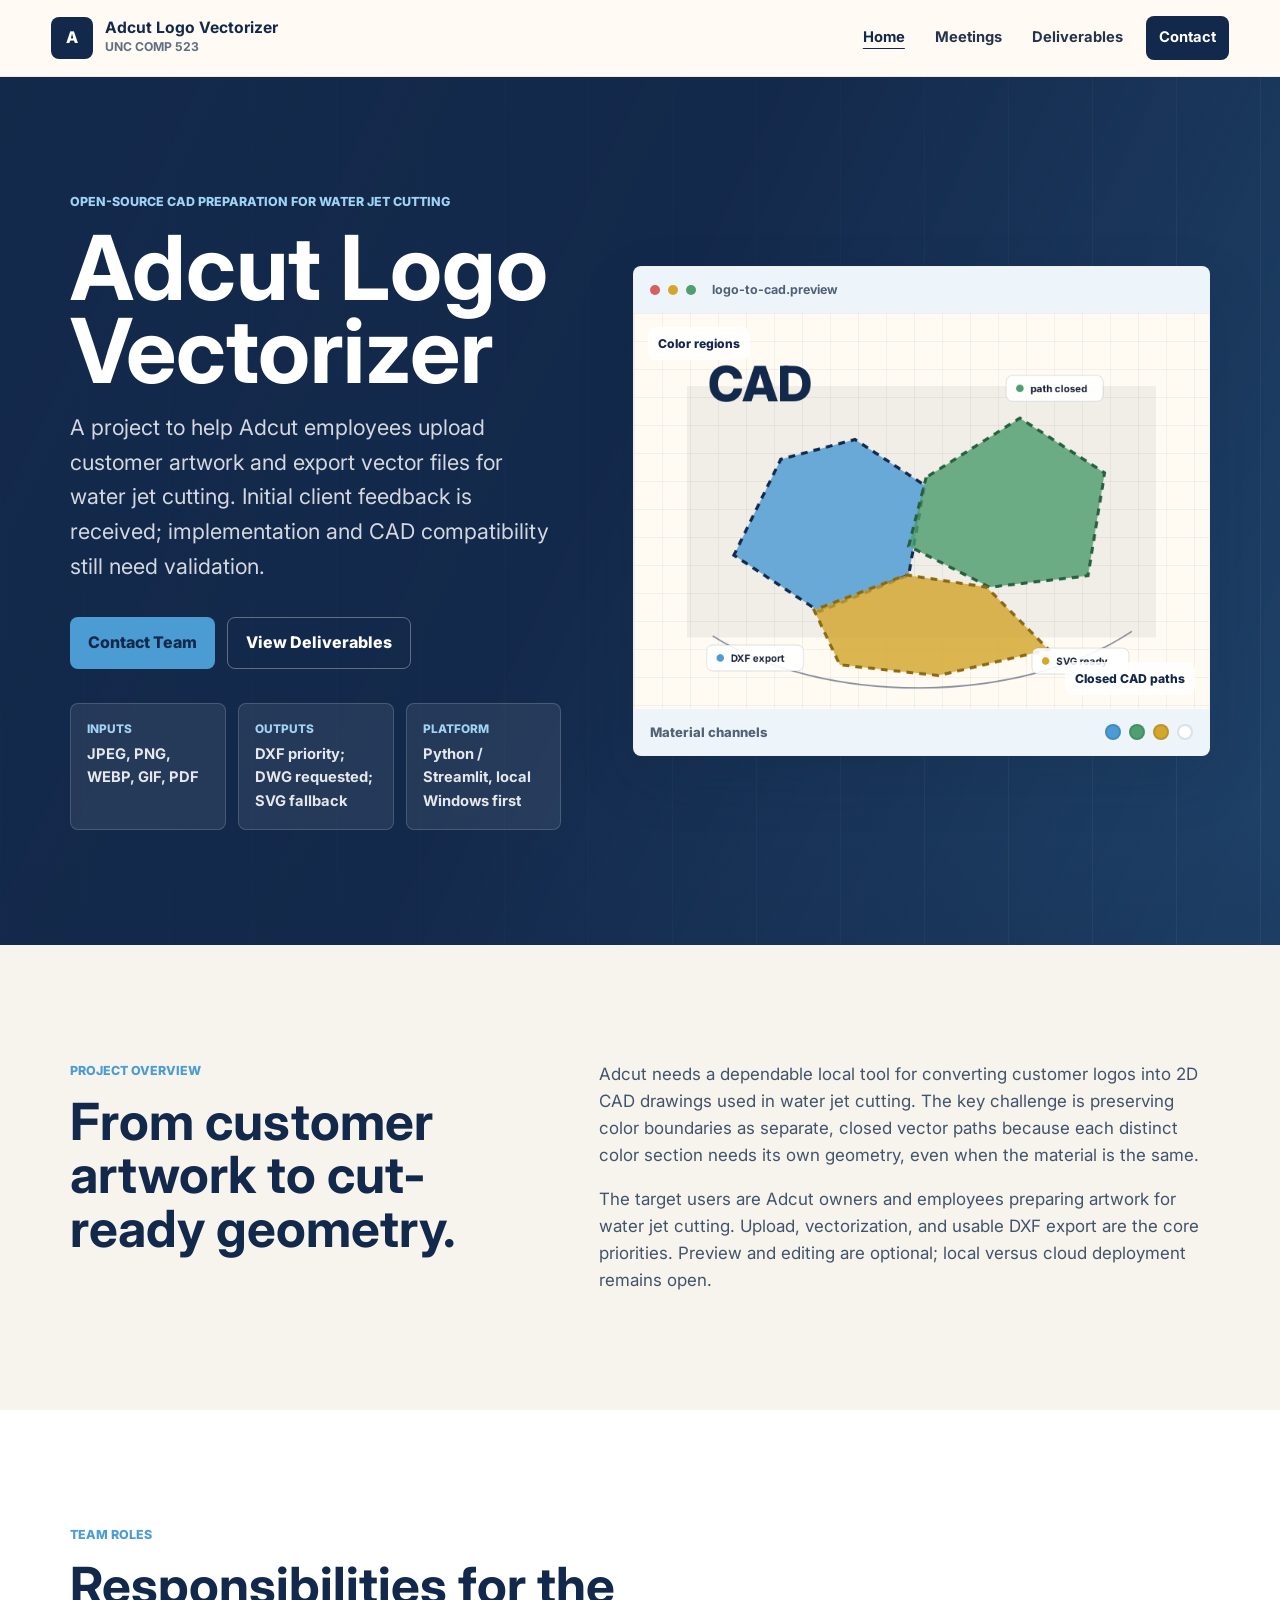
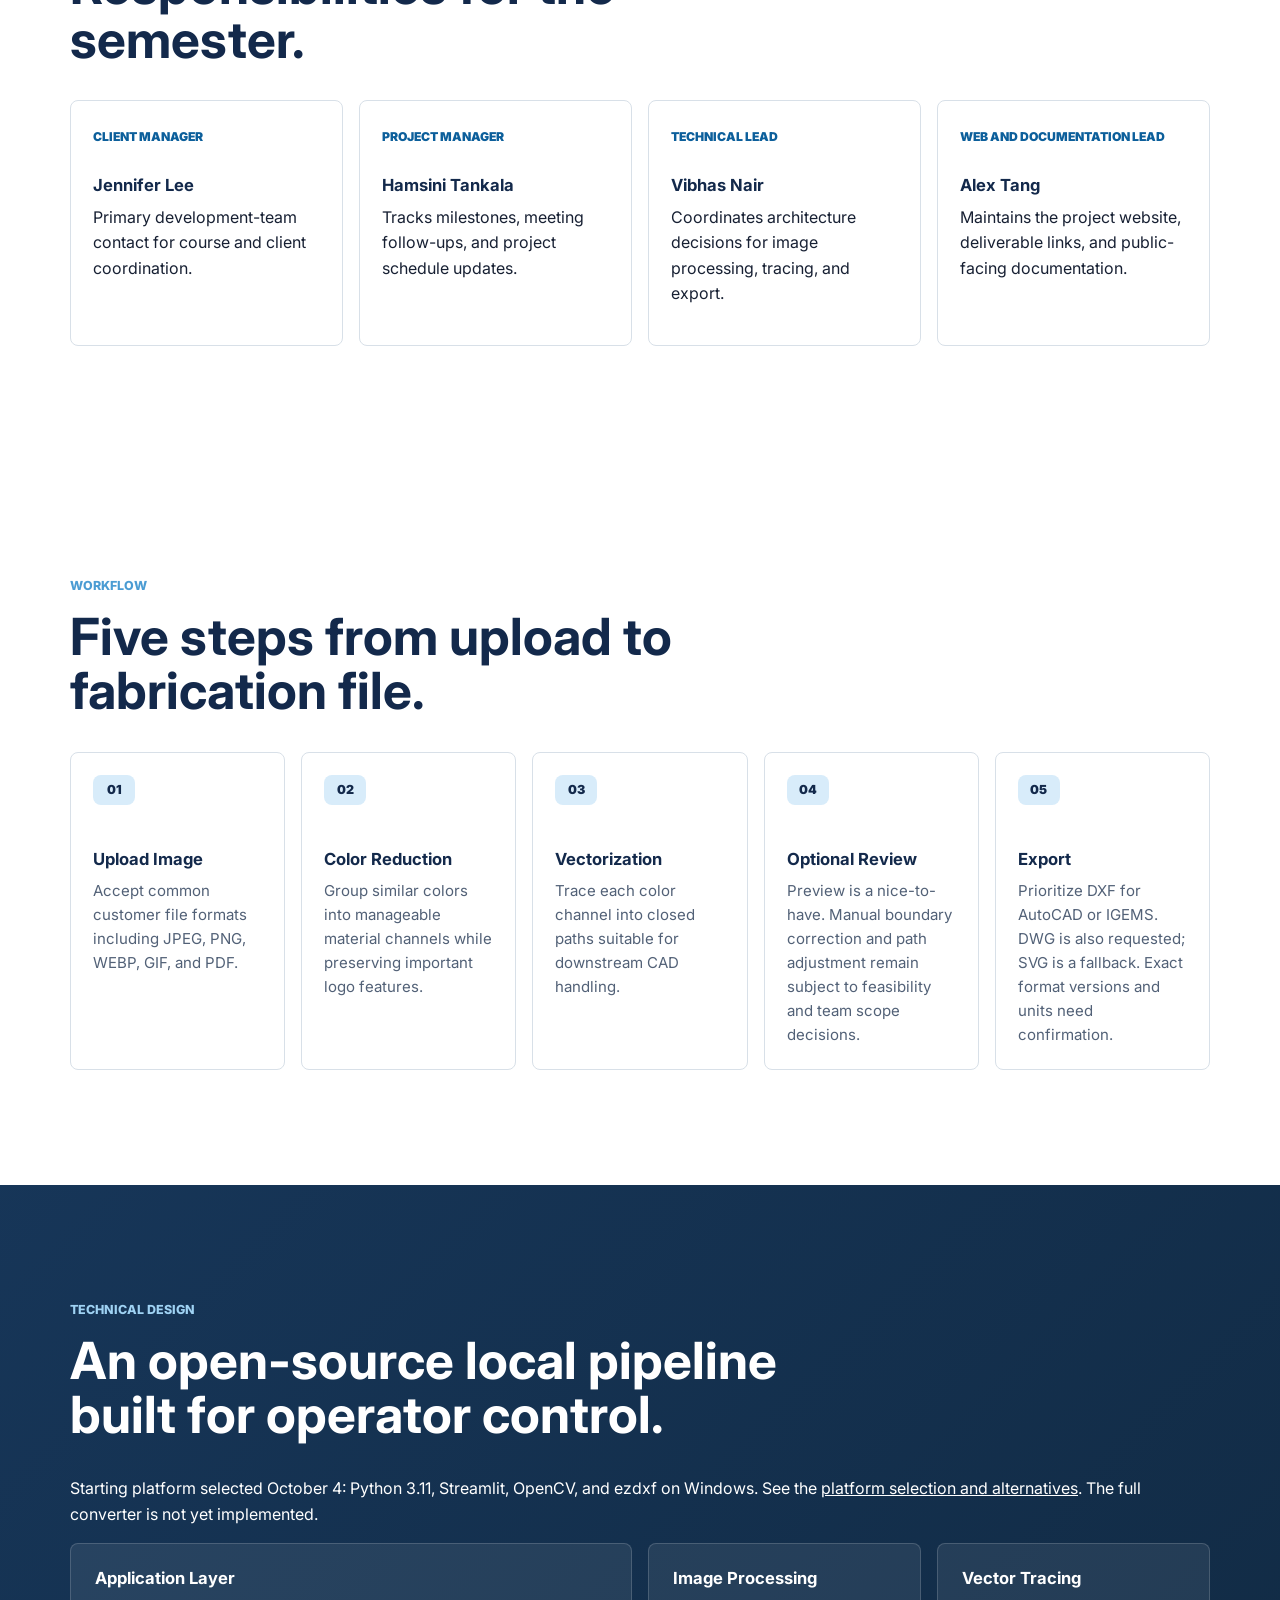
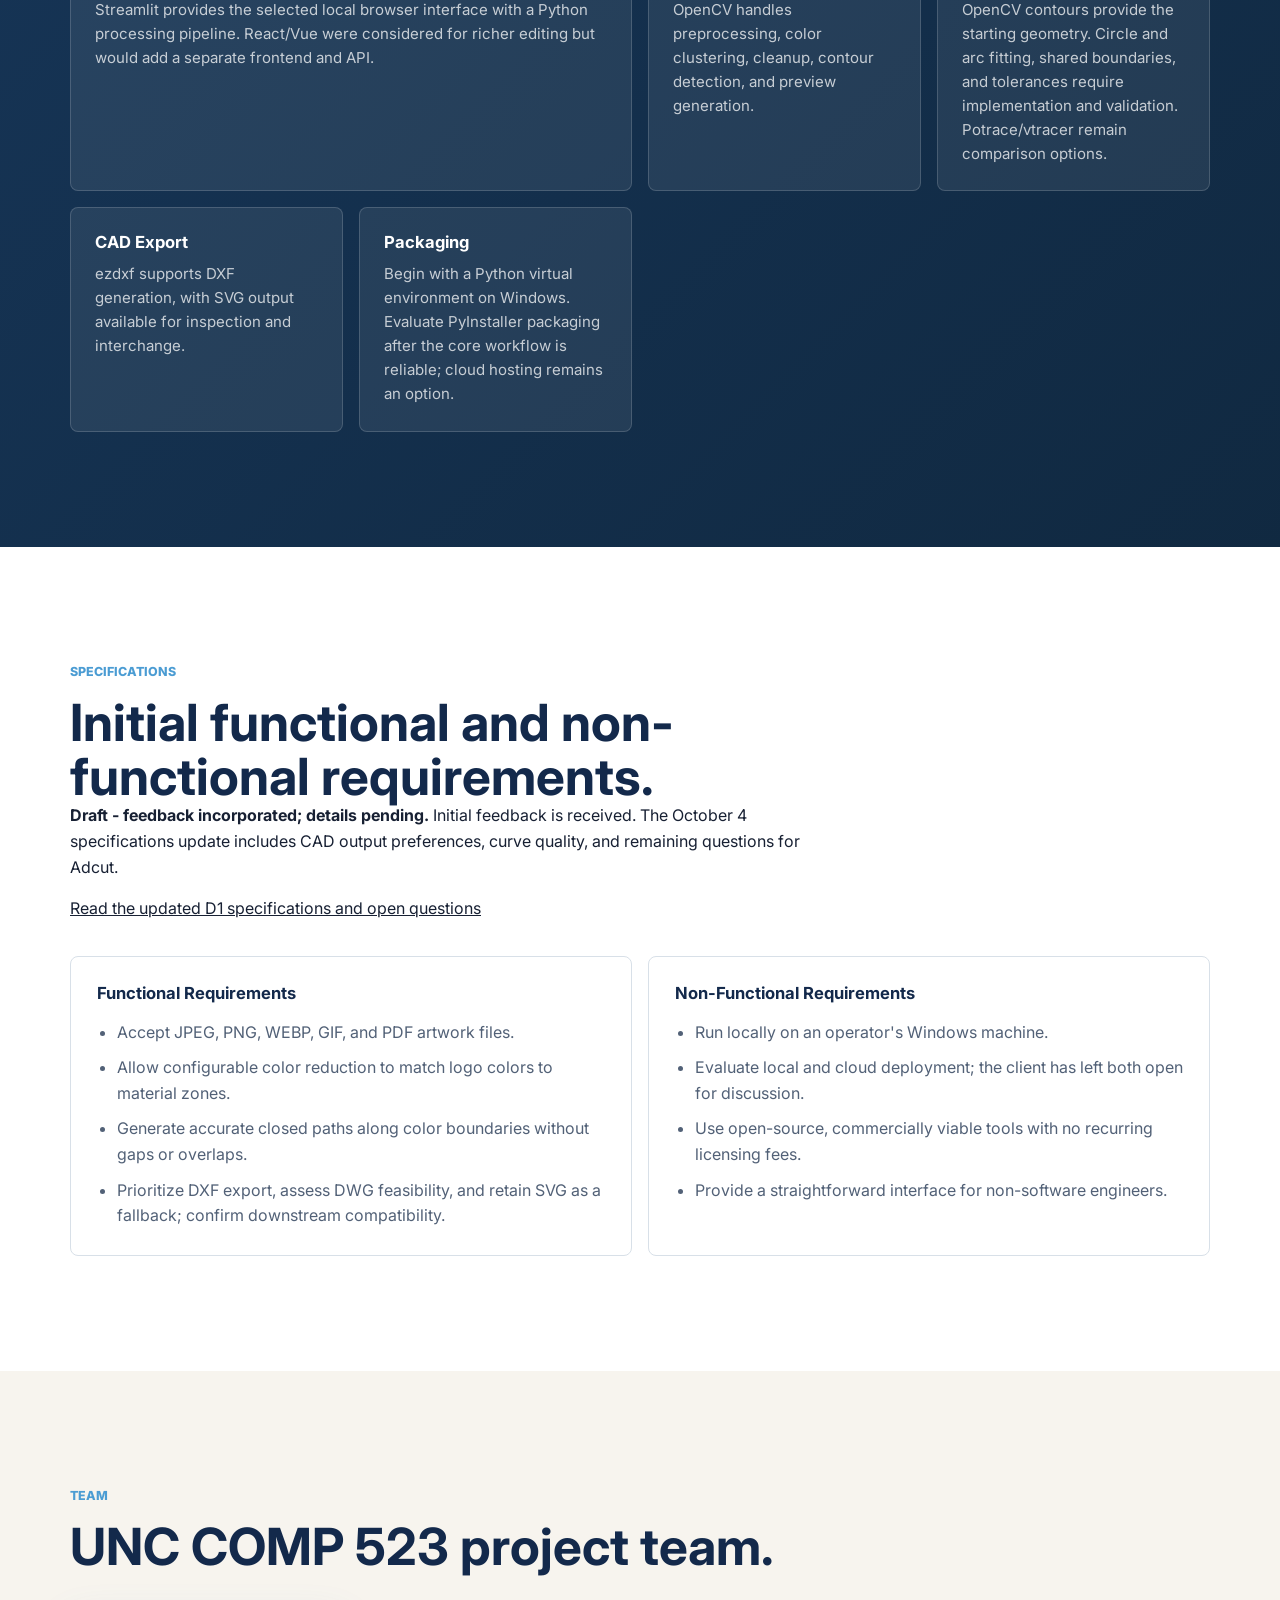
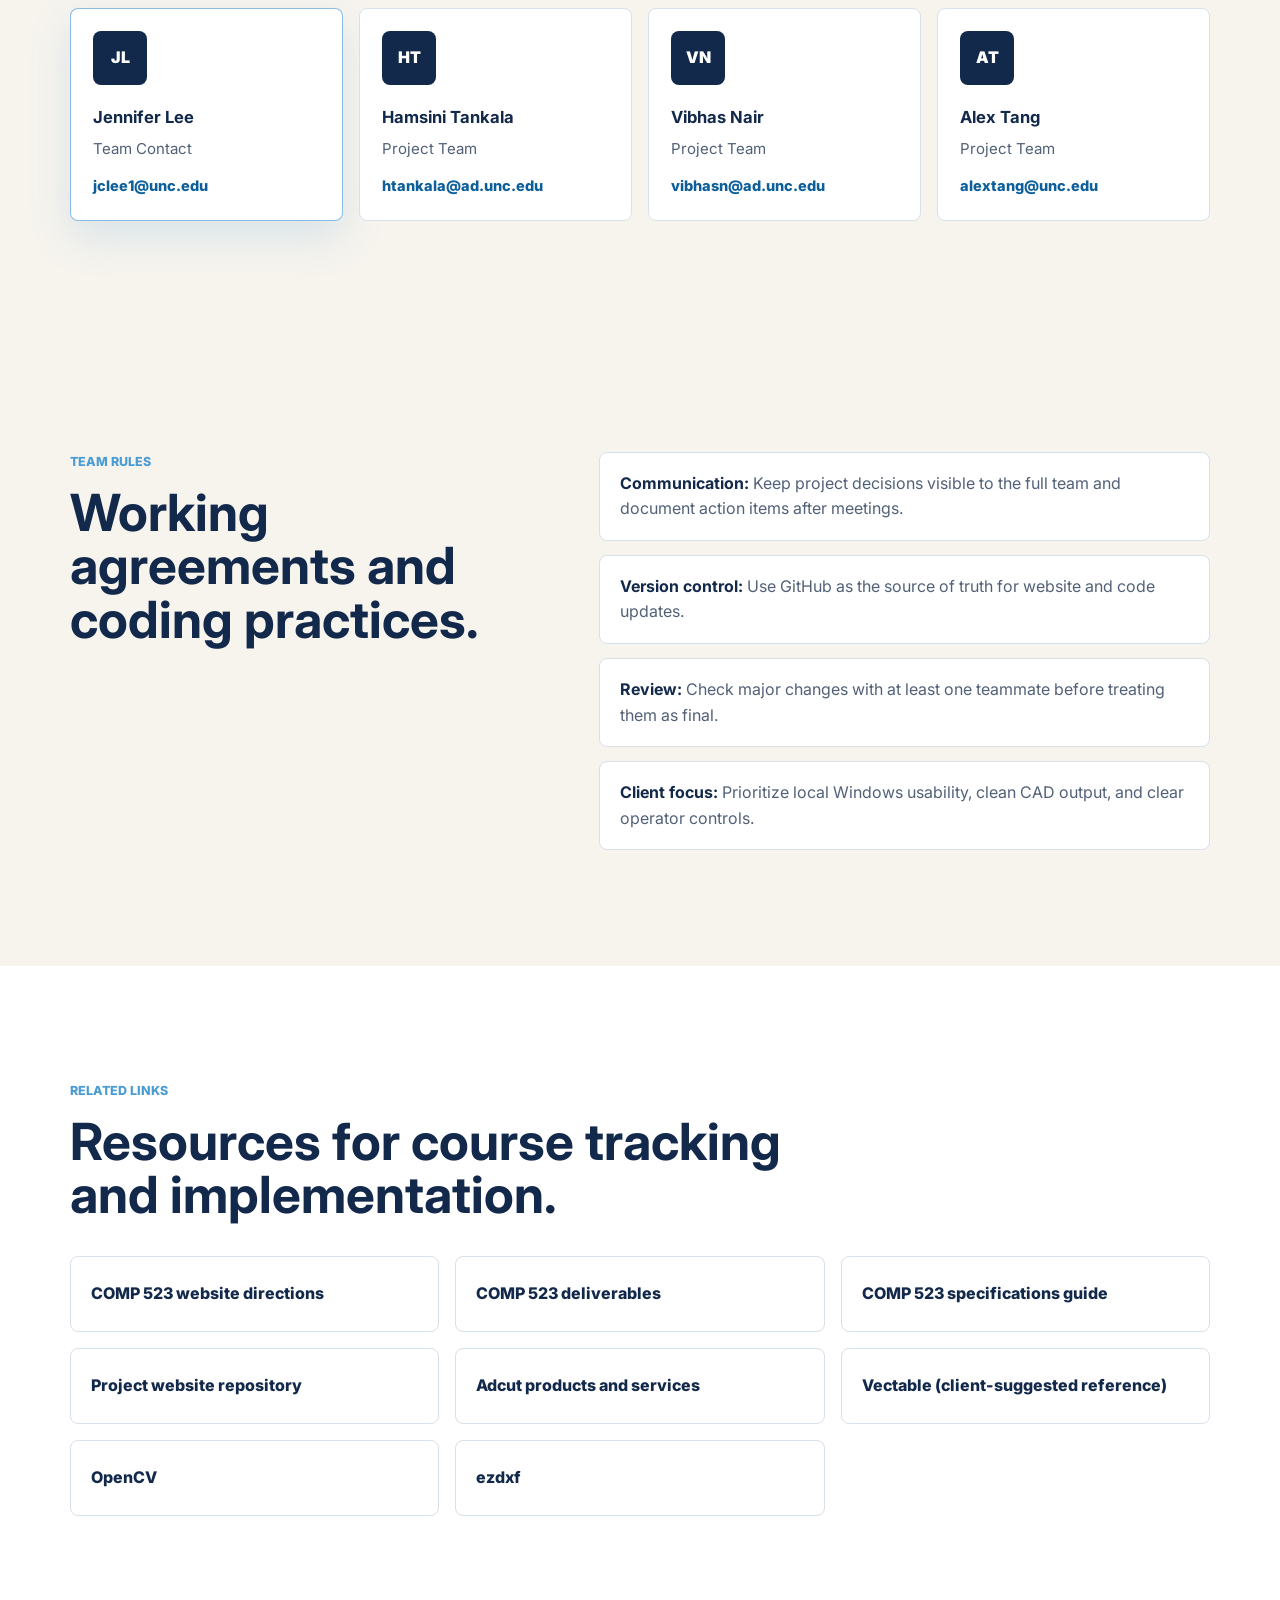
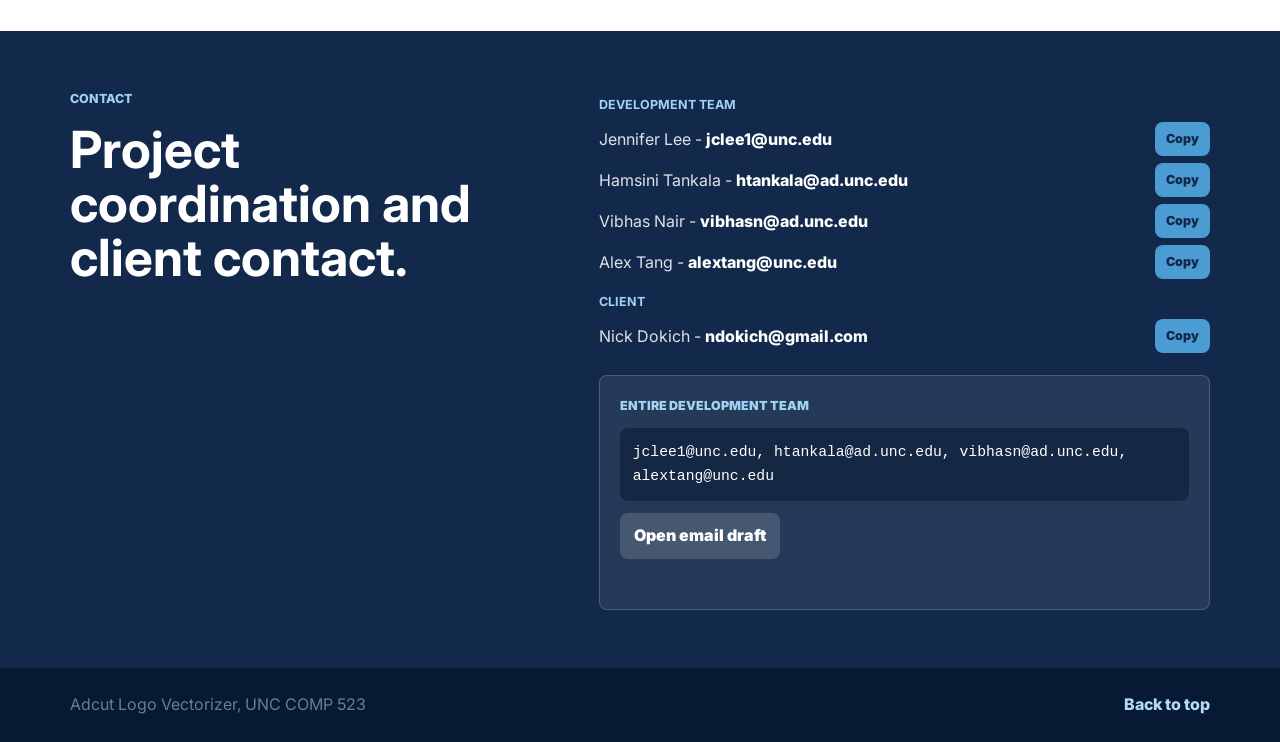
==== commit 99d3faa8: "docs: update client requirements and publish midterm preparation" ====
--- a/index.html
+++ b/index.html
@@ -38,7 +38,7 @@
         <div class="hero-copy">
           <p class="eyebrow">Open-source CAD preparation for water jet cutting</p>
           <h1>Adcut Logo Vectorizer</h1>
-          <p class="hero-lede">A local Windows application that turns customer logo artwork into clean, material-aware 2D CAD drawings ready for flooring and turf fabrication.</p>
+          <p class="hero-lede">A project to help Adcut employees upload customer artwork and export vector files for water jet cutting. Initial client feedback is received; implementation and CAD compatibility still need validation.</p>
           <div class="hero-actions" aria-label="Primary page actions">
             <a class="button primary" href="#contact">Contact Team</a>
             <a class="button secondary" href="deliverables.html">View Deliverables</a>
@@ -50,11 +50,11 @@
             </div>
             <div>
               <dt>Outputs</dt>
-              <dd>SVG, R12/R2000 DXF</dd>
+              <dd>DXF priority; DWG requested; SVG fallback</dd>
             </div>
             <div>
               <dt>Platform</dt>
-              <dd>Local Windows tool</dd>
+              <dd>Python / Streamlit, local Windows first</dd>
             </div>
           </dl>
         </div>
@@ -91,8 +91,8 @@
           <h2>From customer artwork to cut-ready geometry.</h2>
         </div>
         <div class="copy-block">
-          <p>Adcut needs a dependable local tool for converting customer logos into 2D CAD drawings used in water jet cutting. The key challenge is preserving color boundaries as separate, closed vector paths because each logo color represents a different flooring or turf material.</p>
-          <p>The target users are internal Adcut operators and CNC programmers who prepare files for water jet cutting. The project focuses on an open-source stack that can run on Windows without cloud processing, while still giving operators enough review and adjustment controls before export.</p>
+          <p>Adcut needs a dependable local tool for converting customer logos into 2D CAD drawings used in water jet cutting. The key challenge is preserving color boundaries as separate, closed vector paths because each distinct color section needs its own geometry, even when the material is the same.</p>
+          <p>The target users are Adcut owners and employees preparing artwork for water jet cutting. Upload, vectorization, and usable DXF export are the core priorities. Preview and editing are optional; local versus cloud deployment remains open.</p>
         </div>
       </div>
     </section>
@@ -152,13 +152,13 @@
           </article>
           <article class="workflow-step">
             <span>04</span>
-            <h3>Review and Tweak</h3>
-            <p>Let users inspect boundaries, adjust simplification, and confirm that paths are watertight.</p>
+            <h3>Optional Review</h3>
+            <p>Preview is a nice-to-have. Manual boundary correction and path adjustment remain subject to feasibility and team scope decisions.</p>
           </article>
           <article class="workflow-step">
             <span>05</span>
             <h3>Export</h3>
-            <p>Produce SVG and DXF files, including R12/R2000 DXF compatibility targets.</p>
+            <p>Prioritize DXF for AutoCAD or IGEMS. DWG is also requested; SVG is a fallback. Exact format versions and units need confirmation.</p>
           </article>
         </div>
       </div>
@@ -170,10 +170,11 @@
           <p class="eyebrow">Technical Design</p>
           <h2>An open-source local pipeline built for operator control.</h2>
         </div>
+        <p>Starting platform selected October 4: Python 3.11, Streamlit, OpenCV, and ezdxf on Windows. See the <a href="midterm.html#platform">platform selection and alternatives</a>. The full converter is not yet implemented.</p>
         <div class="tech-layout">
           <article class="tech-panel large">
-            <h3>Proposed Application Layer</h3>
-            <p>Streamlit provides a fast Python-first path for a local prototype, while React or Vue can support a more customized desktop-style interface if the project shifts toward a richer front end.</p>
+            <h3>Application Layer</h3>
+            <p>Streamlit provides the selected local browser interface with a Python processing pipeline. React/Vue were considered for richer editing but would add a separate frontend and API.</p>
           </article>
           <article class="tech-panel">
             <h3>Image Processing</h3>
@@ -181,7 +182,7 @@
           </article>
           <article class="tech-panel">
             <h3>Vector Tracing</h3>
-            <p>Potrace or vtracer can convert separated regions into smooth vector paths for each material color.</p>
+            <p>OpenCV contours provide the starting geometry. Circle and arc fitting, shared boundaries, and tolerances require implementation and validation. Potrace/vtracer remain comparison options.</p>
           </article>
           <article class="tech-panel">
             <h3>CAD Export</h3>
@@ -189,7 +190,7 @@
           </article>
           <article class="tech-panel">
             <h3>Packaging</h3>
-            <p>Docker can stabilize development environments; PyInstaller can package a Windows-friendly local tool.</p>
+            <p>Begin with a Python virtual environment on Windows. Evaluate PyInstaller packaging after the core workflow is reliable; cloud hosting remains an option.</p>
           </article>
         </div>
       </div>
@@ -200,8 +201,8 @@
         <div class="section-heading">
           <p class="eyebrow">Specifications</p>
           <h2>Initial functional and non-functional requirements.</h2>
-          <p><strong>Draft - awaiting client confirmation.</strong> These initial requirements come from the project brief and have not yet been validated in a client meeting. As of September 20, 2026, the client has not responded to the questions sent by the team.</p>
-          <p><a href="specifications.html">Read the D1 specifications draft and open questions</a></p>
+          <p><strong>Draft - feedback incorporated; details pending.</strong> Initial feedback is received. The October 4 specifications update includes CAD output preferences, curve quality, and remaining questions for Adcut.</p>
+          <p><a href="specifications.html">Read the updated D1 specifications and open questions</a></p>
         </div>
         <div class="requirements-grid">
           <article>
@@ -210,14 +211,14 @@
               <li>Accept JPEG, PNG, WEBP, GIF, and PDF artwork files.</li>
               <li>Allow configurable color reduction to match logo colors to material zones.</li>
               <li>Generate accurate closed paths along color boundaries without gaps or overlaps.</li>
-              <li>Export standard SVG and R12/R2000 compliant DXF files for CNC preparation.</li>
+              <li>Prioritize DXF export, assess DWG feasibility, and retain SVG as a fallback; confirm downstream compatibility.</li>
             </ul>
           </article>
           <article>
             <h3>Non-Functional Requirements</h3>
             <ul>
               <li>Run locally on an operator's Windows machine.</li>
-              <li>Confirm with the client whether fully offline operation and restrictions on external services are required.</li>
+              <li>Evaluate local and cloud deployment; the client has left both open for discussion.</li>
               <li>Use open-source, commercially viable tools with no recurring licensing fees.</li>
               <li>Provide a straightforward interface for non-software engineers.</li>
             </ul>
@@ -287,6 +288,8 @@
           <a href="https://www.cs.unc.edu/~stotts/COMP523-F26/deliverables.html">COMP 523 deliverables</a>
           <a href="https://www.cs.unc.edu/~stotts/COMP523-F26/funcSpec.html">COMP 523 specifications guide</a>
           <a href="https://github.com/jennifer566/adcut-logo-vectorizer-site">Project website repository</a>
+          <a href="https://adcut.net/">Adcut products and services</a>
+          <a href="https://vectable.ai/">Vectable (client-suggested reference)</a>
           <a href="https://opencv.org/">OpenCV</a>
           <a href="https://ezdxf.readthedocs.io/">ezdxf</a>
         </div>
--- a/styles.css
+++ b/styles.css
@@ -858,6 +858,33 @@
   margin-top: 8px;
 }
 
+.document-figure {
+  display: block;
+  width: 100%;
+  height: auto;
+}
+
+.course-checklist {
+  width: 100%;
+  border-collapse: collapse;
+  table-layout: fixed;
+  font-size: 0.94rem;
+}
+
+.course-checklist th,
+.course-checklist td {
+  padding: 12px 8px;
+  border-bottom: 1px solid var(--line);
+  text-align: left;
+  vertical-align: top;
+  overflow-wrap: anywhere;
+}
+
+.course-checklist th {
+  color: var(--white);
+  background: var(--unc-navy);
+}
+
 .site-footer {
   color: #6d7b8f;
   background: #071a33;
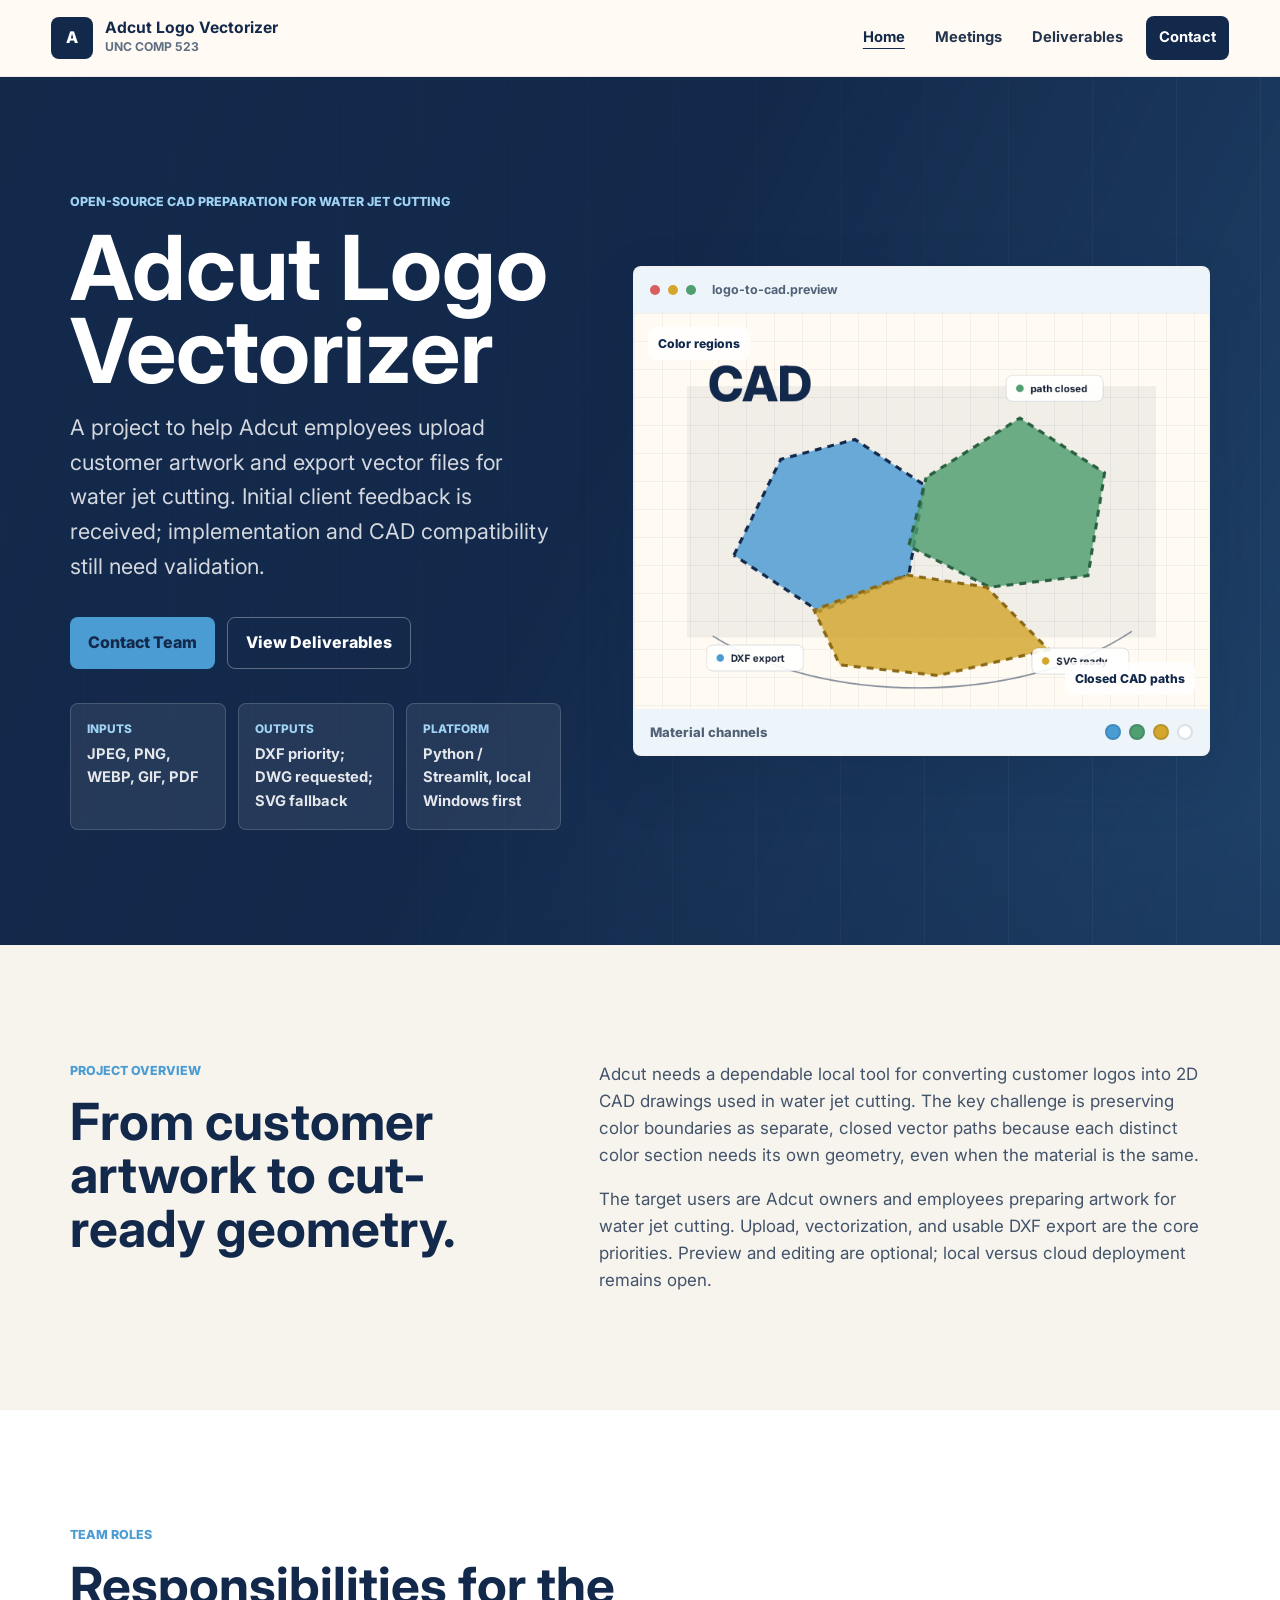
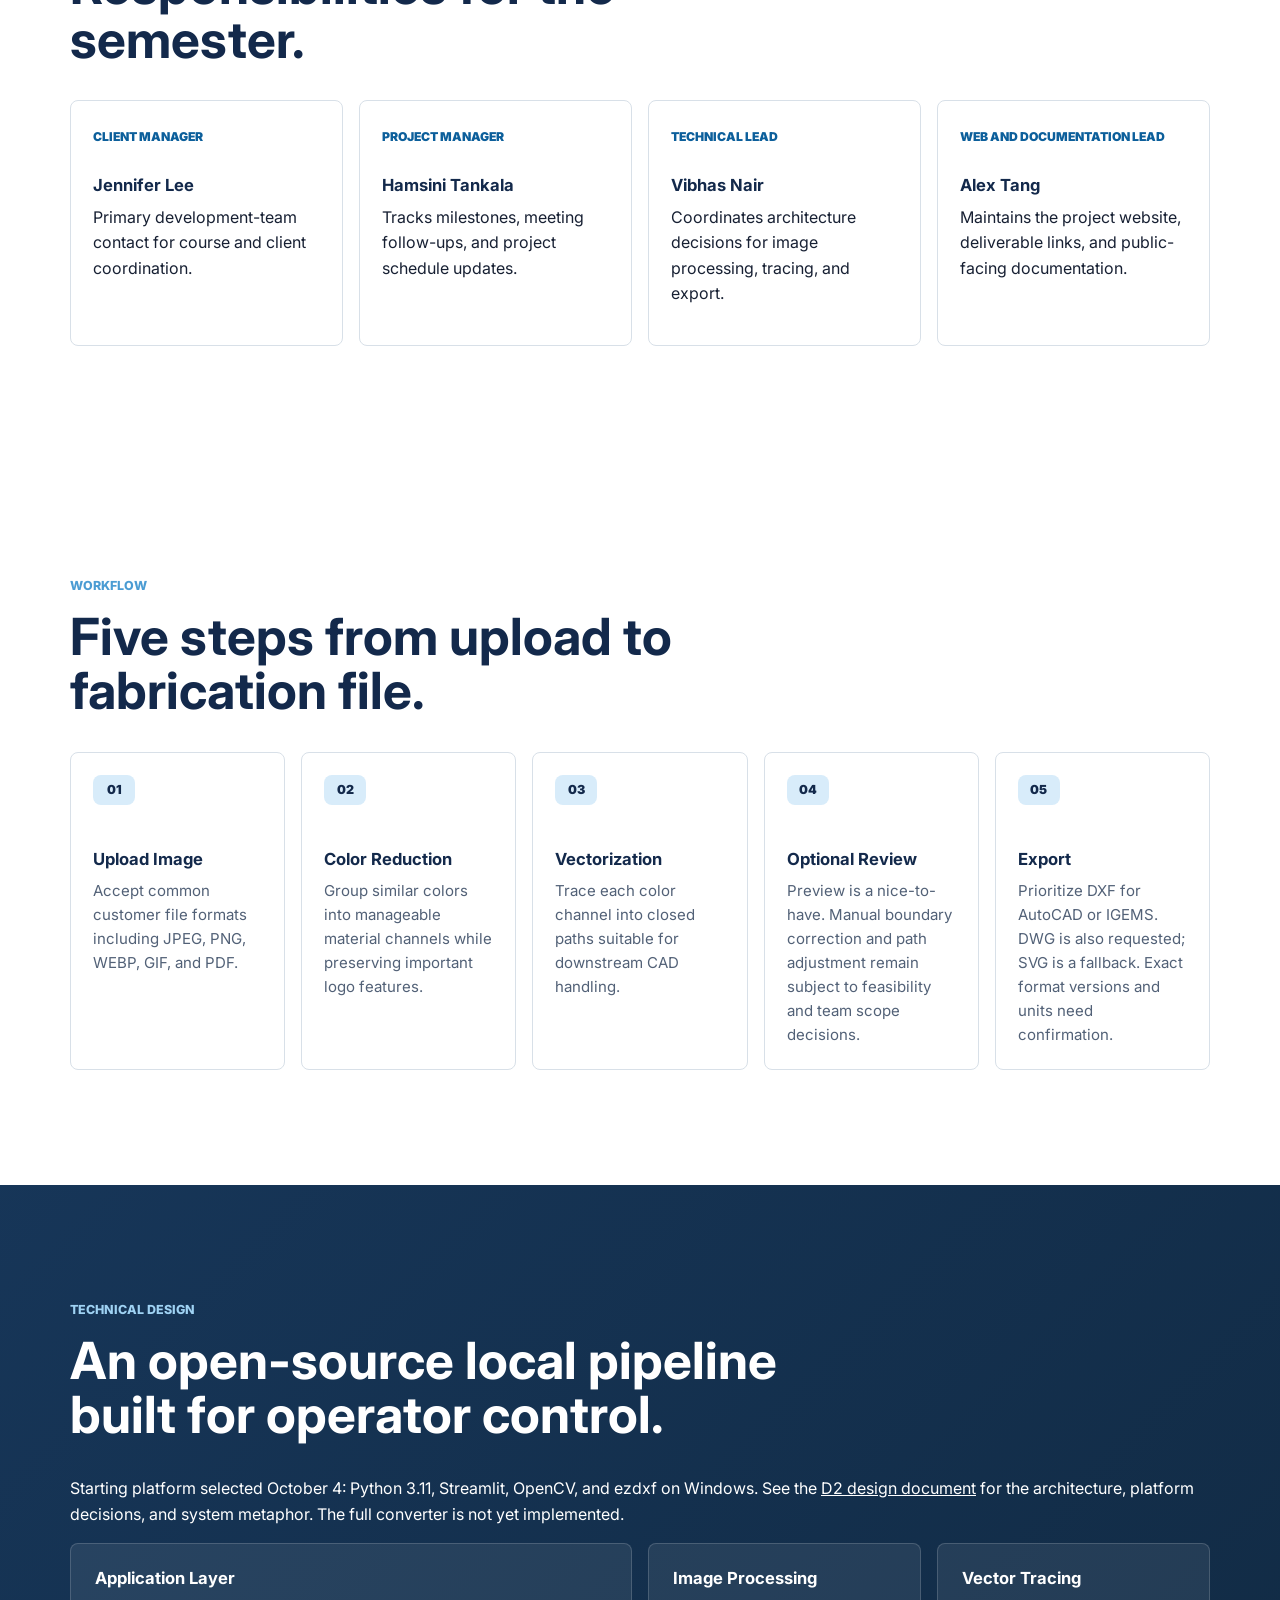
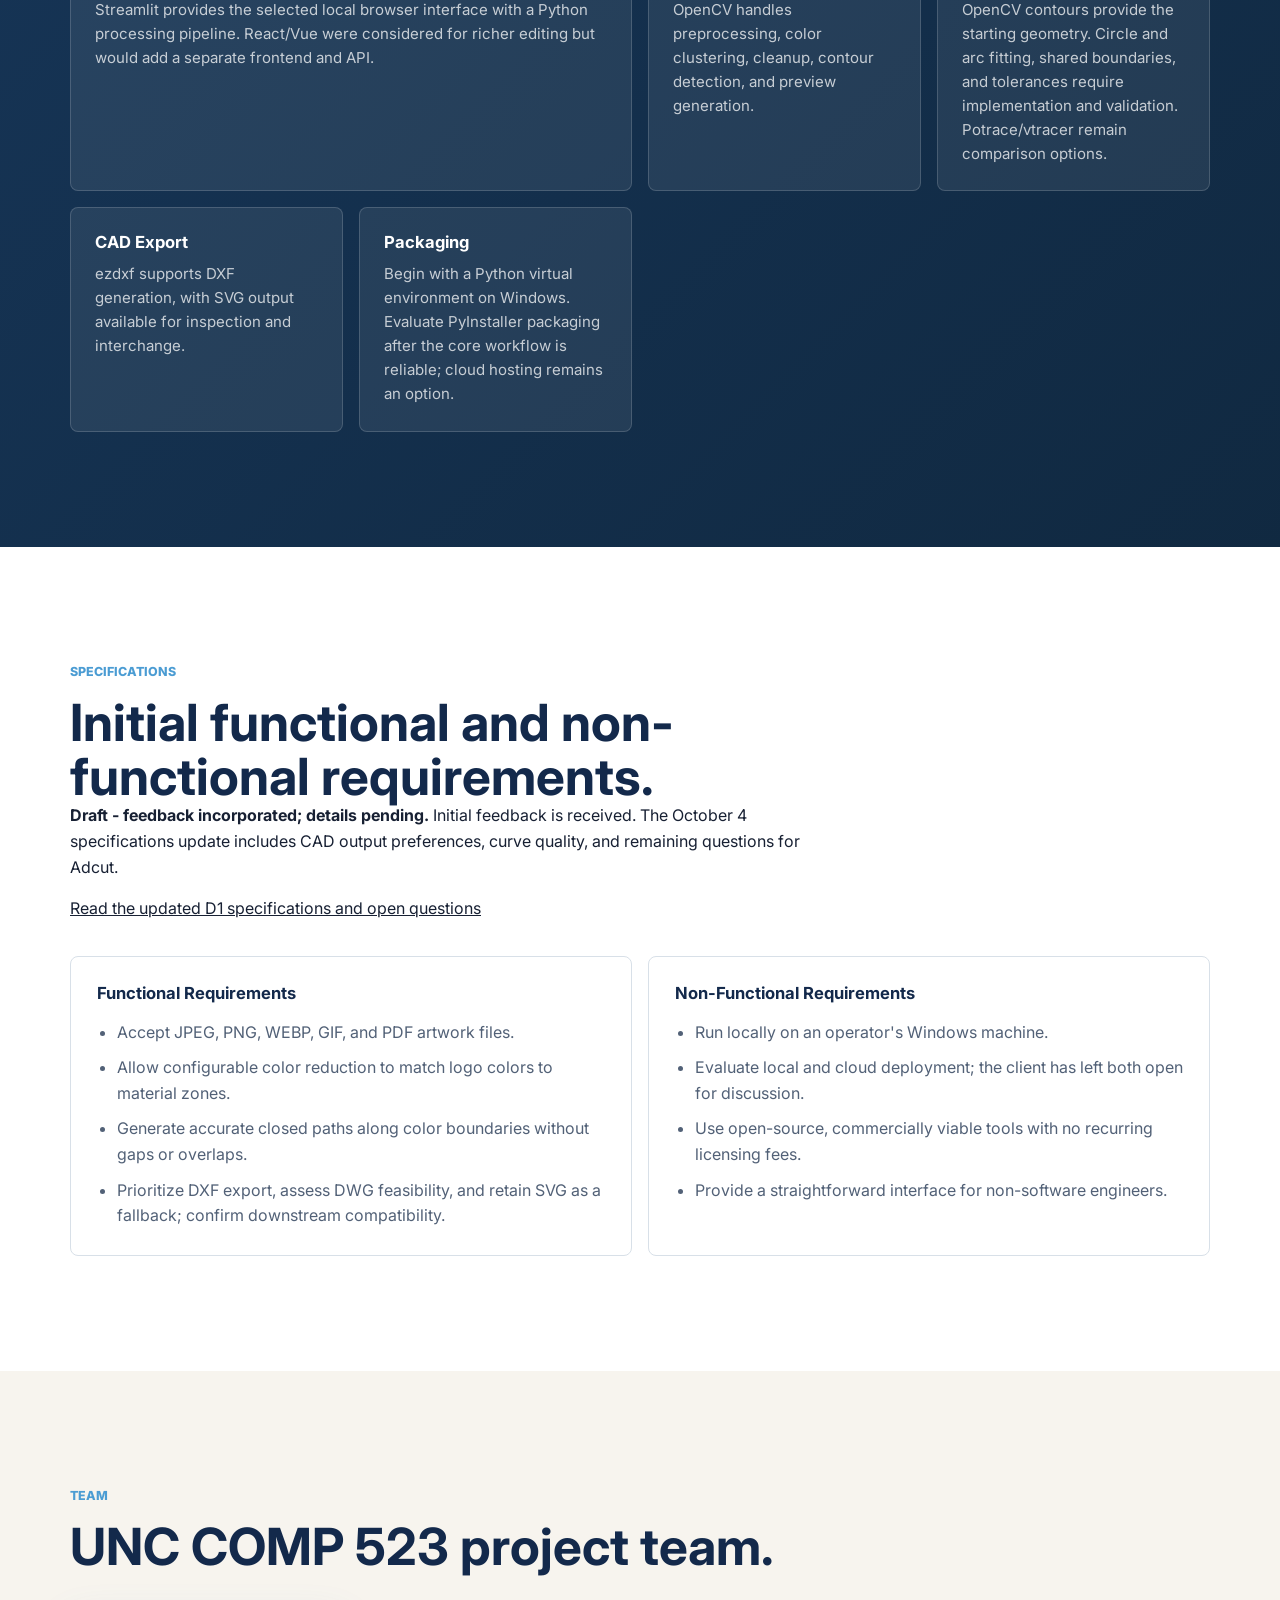
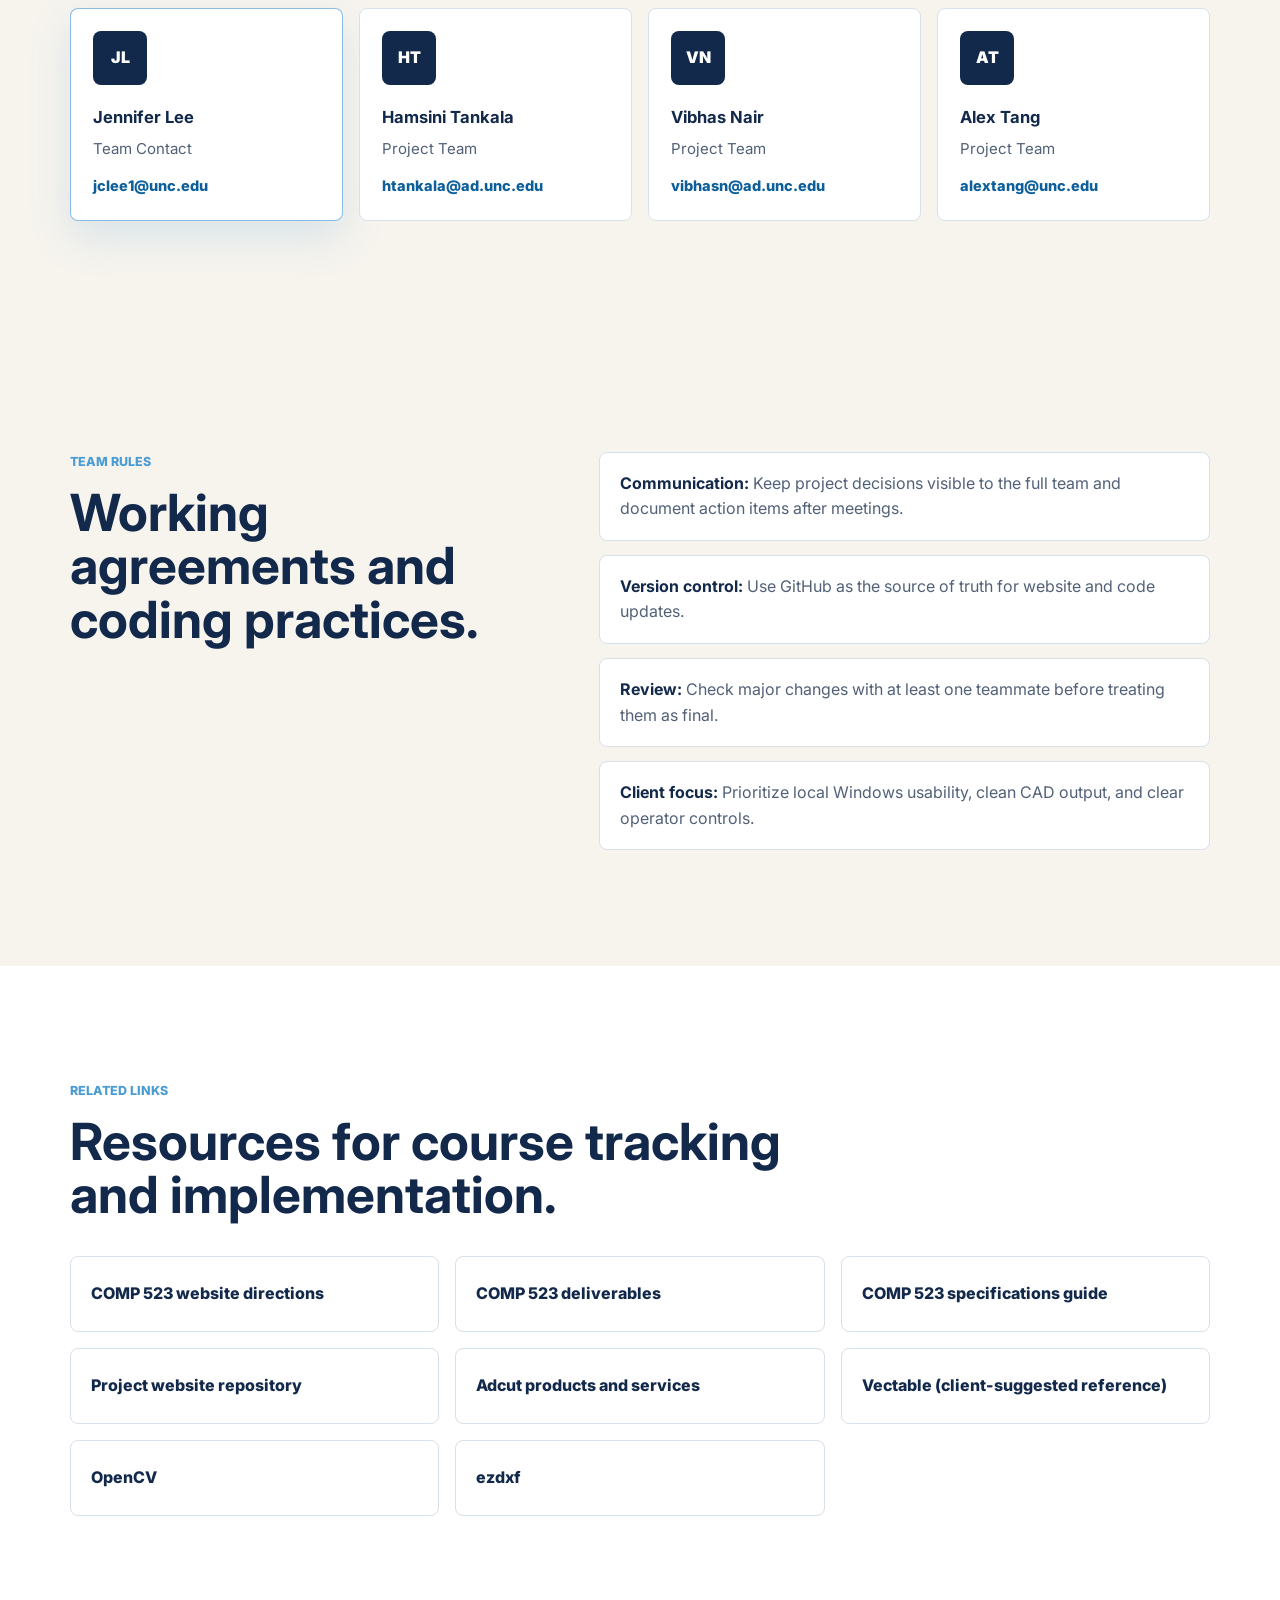
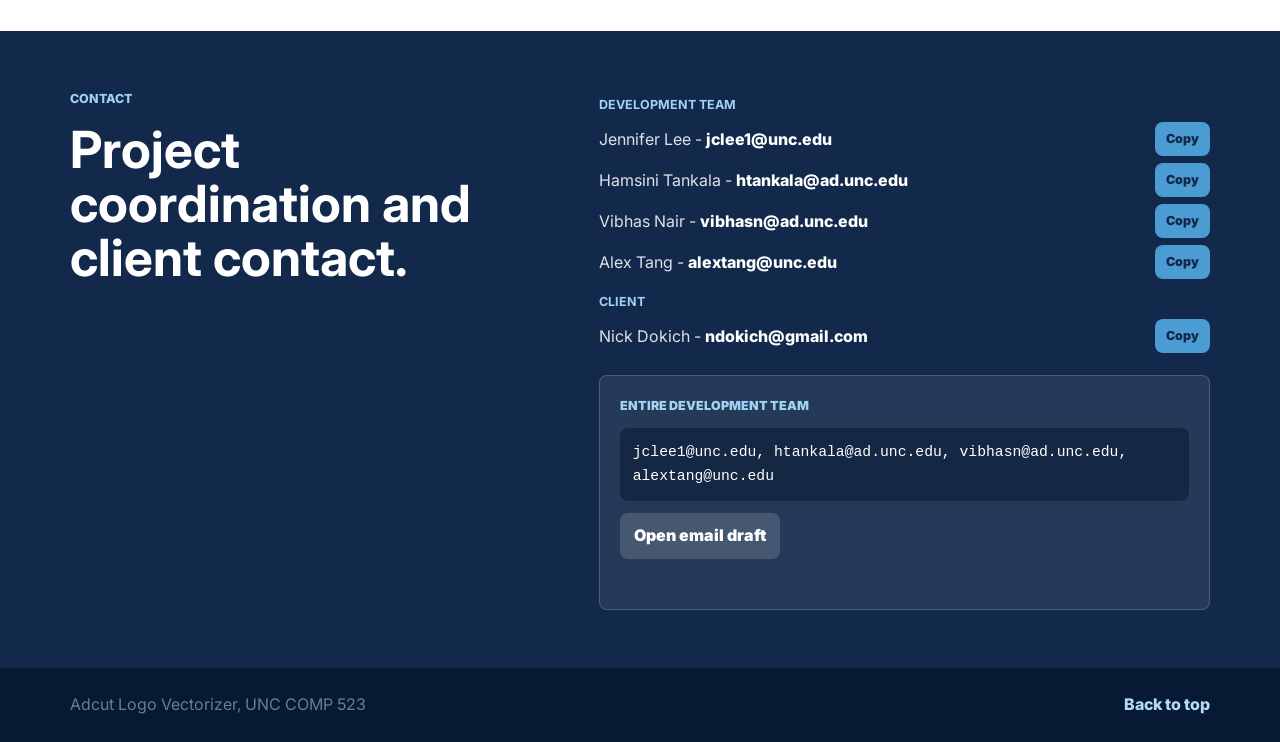
==== commit d40507c0: "docs: publish final midterm deck and D2 design document" ====
--- a/index.html
+++ b/index.html
@@ -170,7 +170,7 @@
           <p class="eyebrow">Technical Design</p>
           <h2>An open-source local pipeline built for operator control.</h2>
         </div>
-        <p>Starting platform selected October 4: Python 3.11, Streamlit, OpenCV, and ezdxf on Windows. See the <a href="midterm.html#platform">platform selection and alternatives</a>. The full converter is not yet implemented.</p>
+        <p>Starting platform selected October 4: Python 3.11, Streamlit, OpenCV, and ezdxf on Windows. See the <a href="design-document.html">D2 design document</a> for the architecture, platform decisions, and system metaphor. The full converter is not yet implemented.</p>
         <div class="tech-layout">
           <article class="tech-panel large">
             <h3>Application Layer</h3>
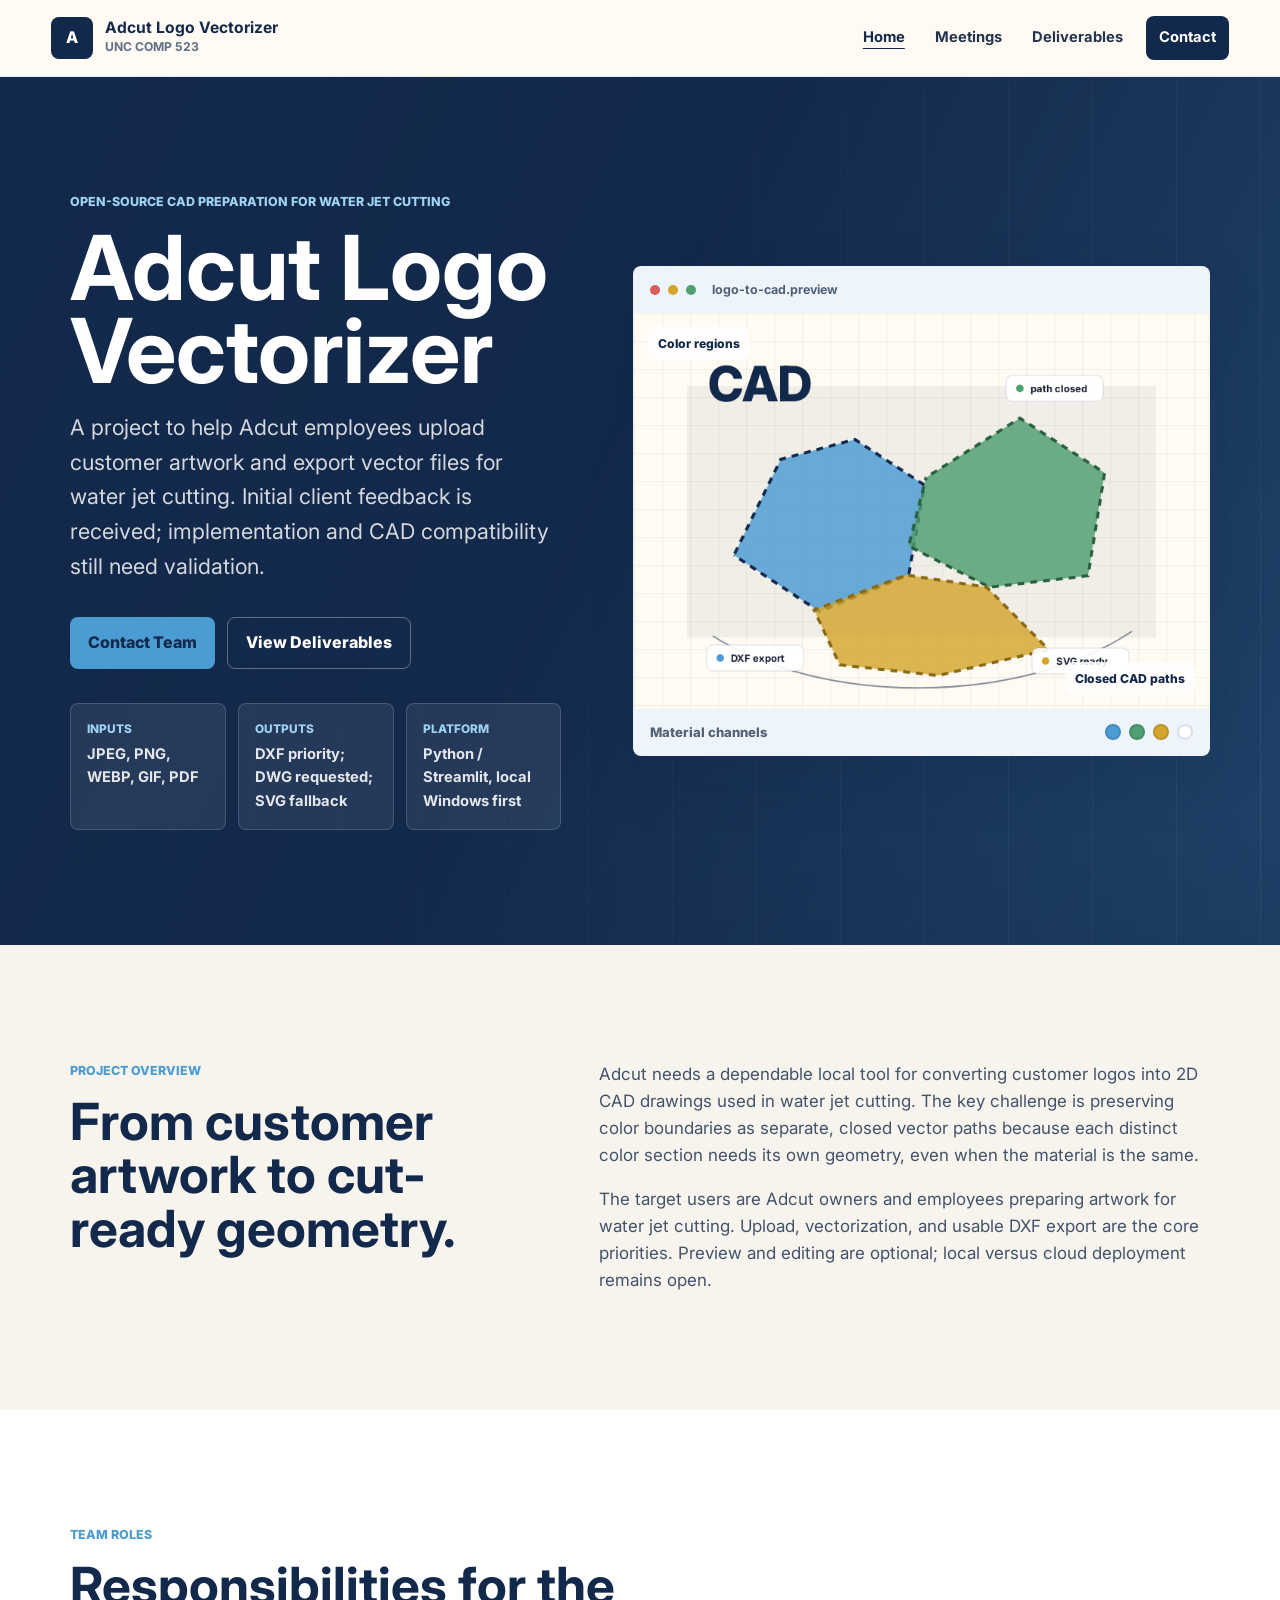
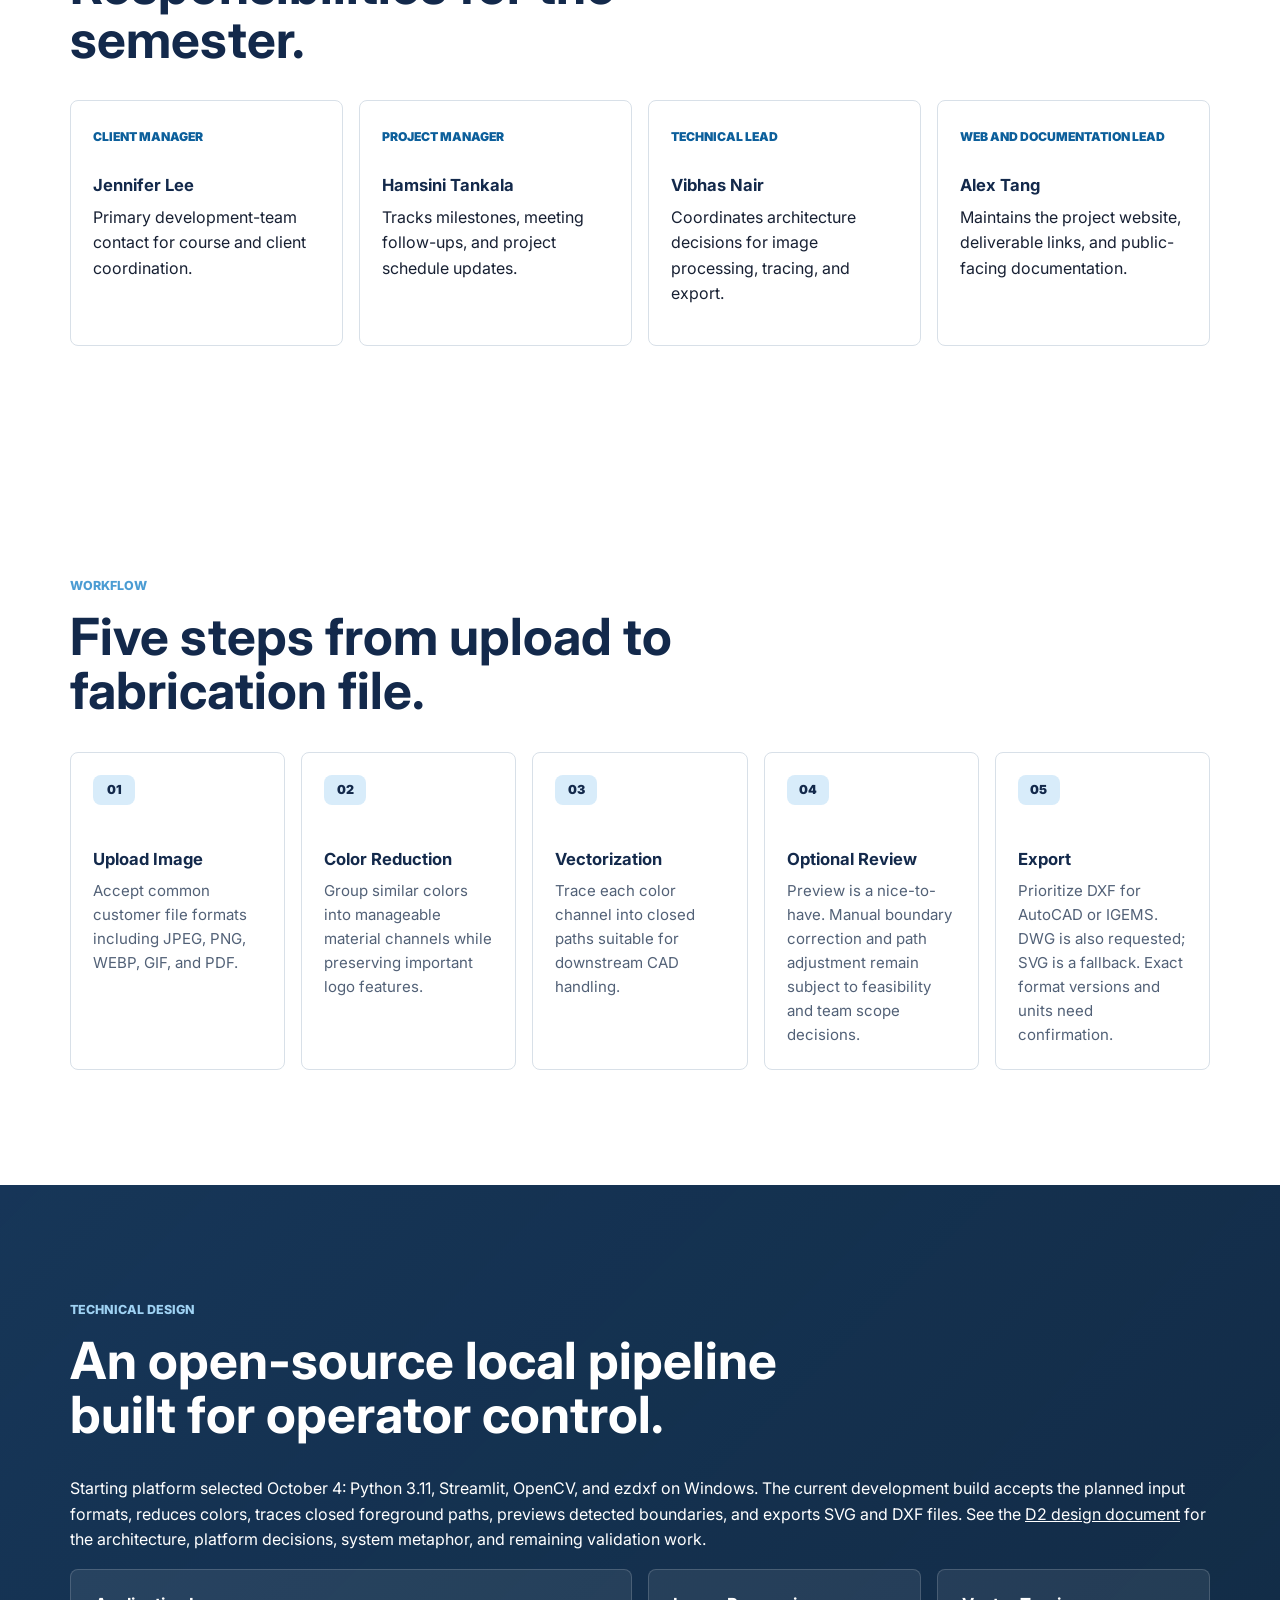
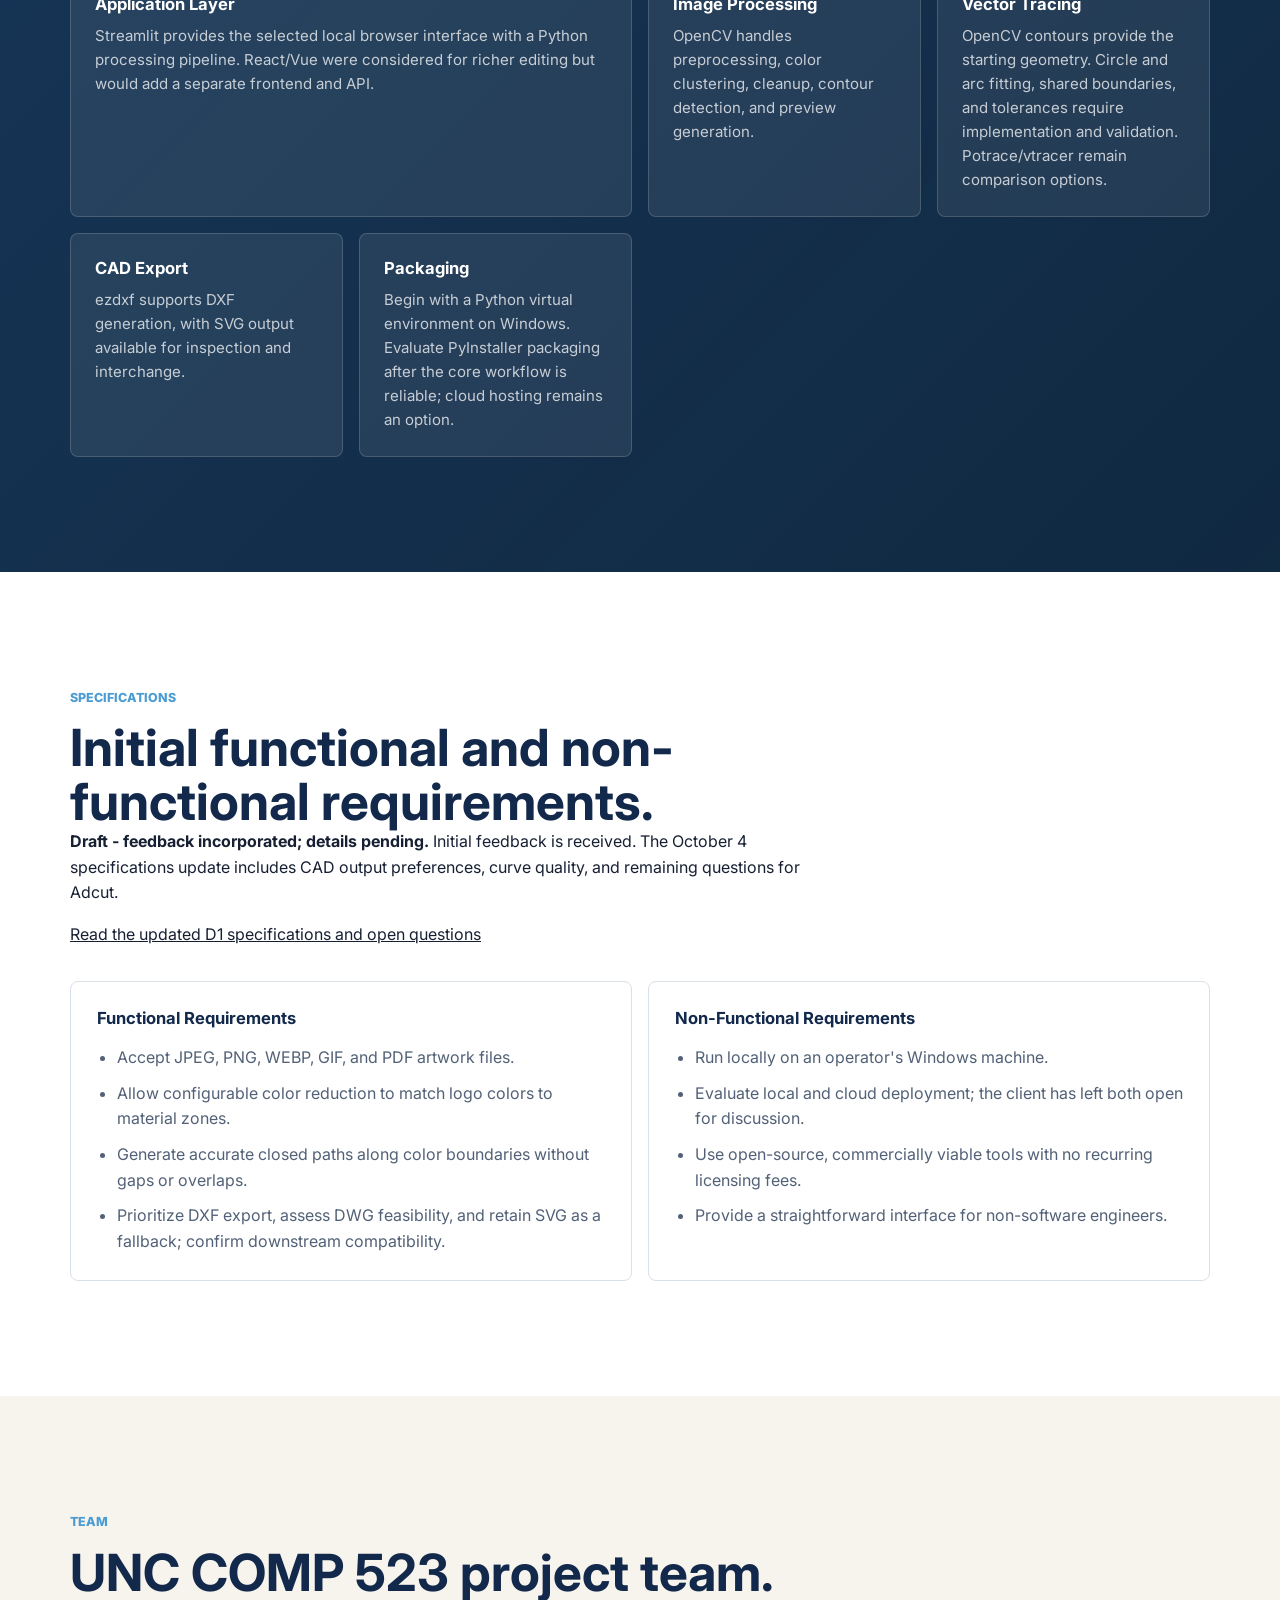
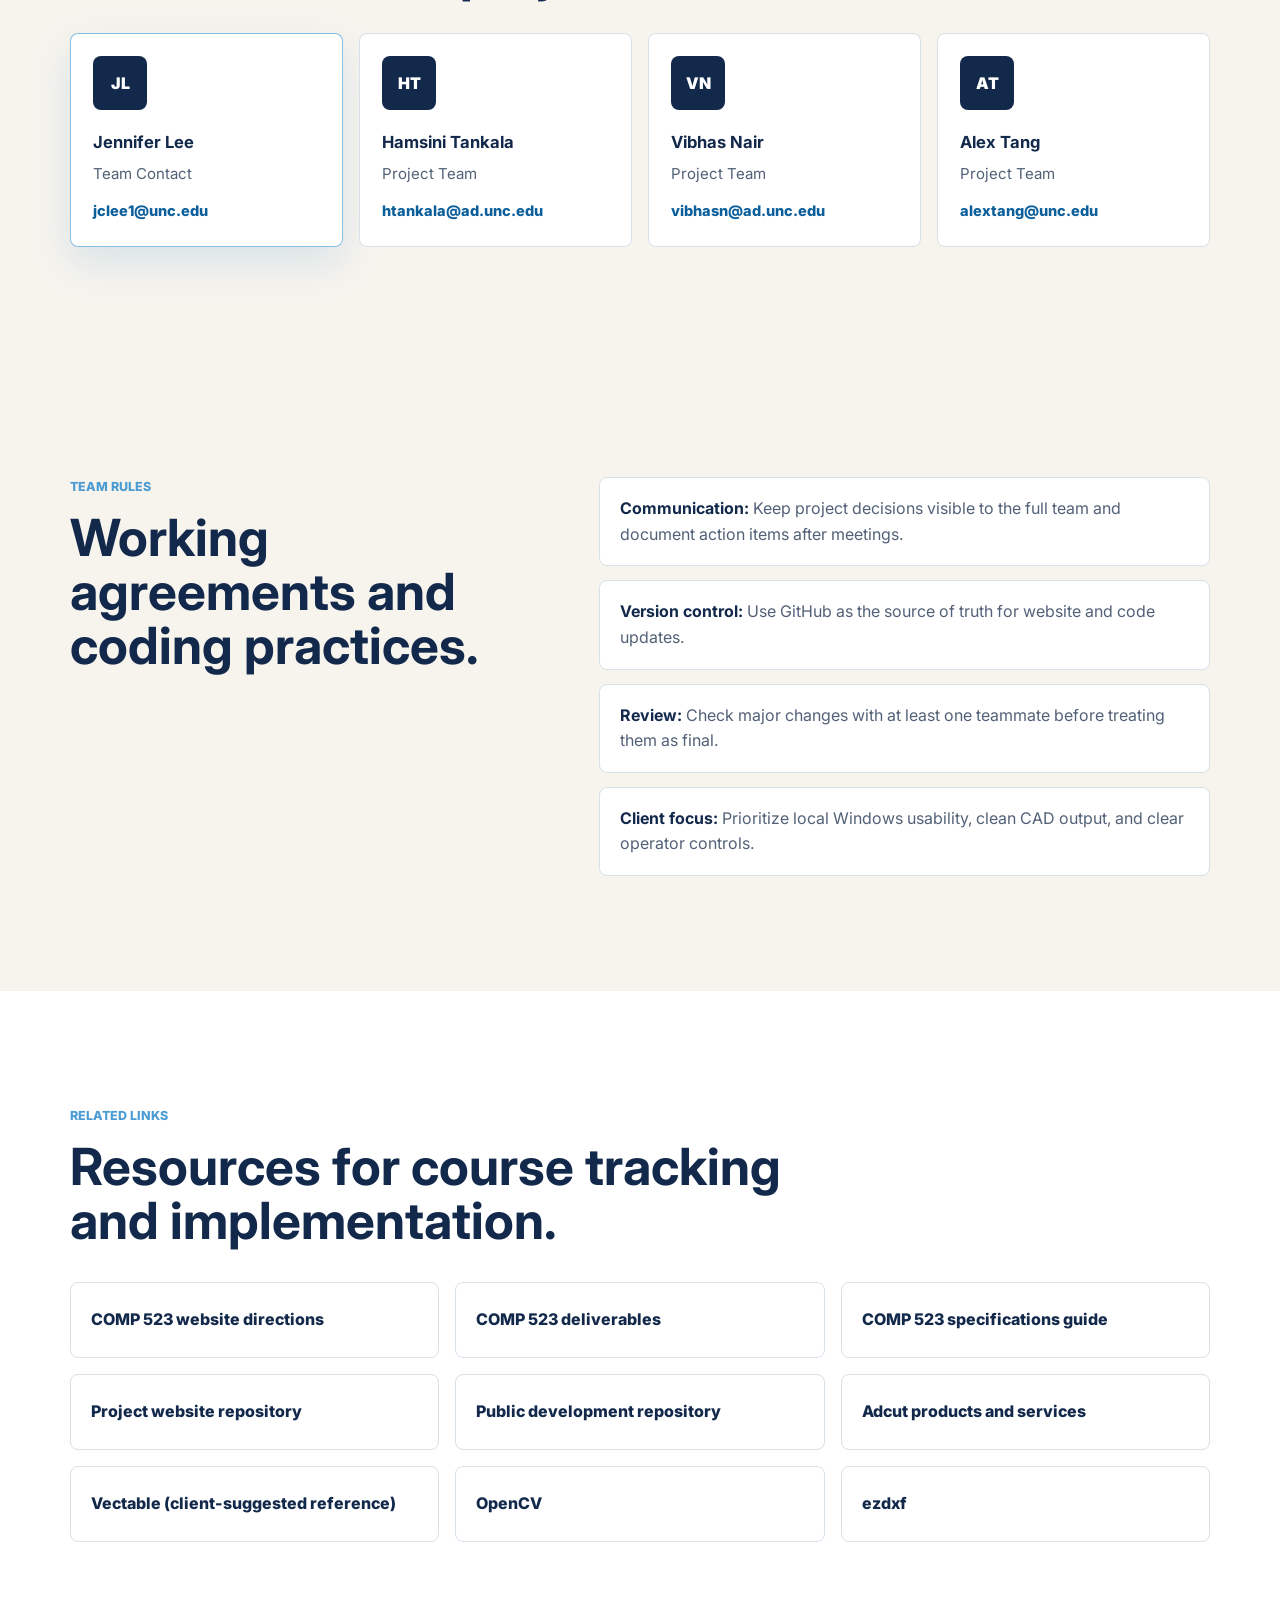
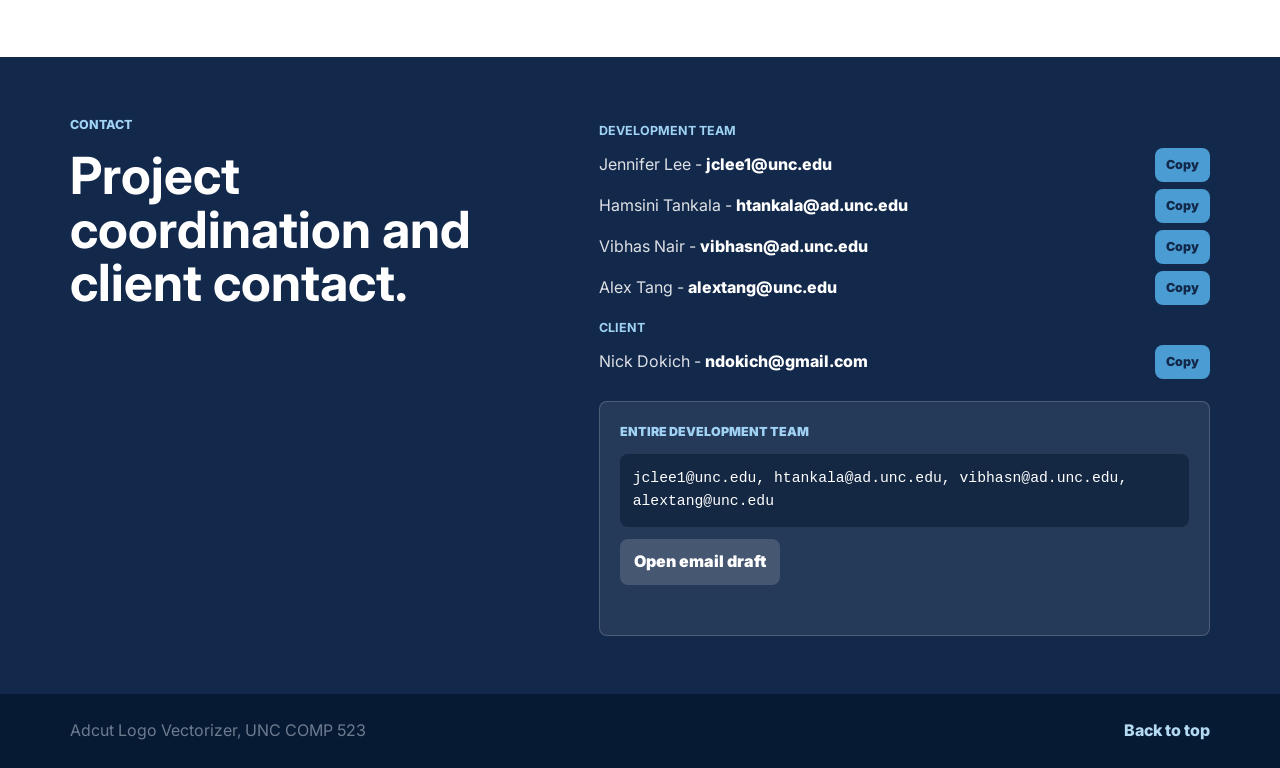
==== commit 0d905d68: "Document working development build" ====
--- a/index.html
+++ b/index.html
@@ -170,7 +170,7 @@
           <p class="eyebrow">Technical Design</p>
           <h2>An open-source local pipeline built for operator control.</h2>
         </div>
-        <p>Starting platform selected October 4: Python 3.11, Streamlit, OpenCV, and ezdxf on Windows. See the <a href="design-document.html">D2 design document</a> for the architecture, platform decisions, and system metaphor. The full converter is not yet implemented.</p>
+        <p>Starting platform selected October 4: Python 3.11, Streamlit, OpenCV, and ezdxf on Windows. The current development build accepts the planned input formats, reduces colors, traces closed foreground paths, previews detected boundaries, and exports SVG and DXF files. See the <a href="design-document.html">D2 design document</a> for the architecture, platform decisions, system metaphor, and remaining validation work.</p>
         <div class="tech-layout">
           <article class="tech-panel large">
             <h3>Application Layer</h3>
@@ -288,6 +288,7 @@
           <a href="https://www.cs.unc.edu/~stotts/COMP523-F26/deliverables.html">COMP 523 deliverables</a>
           <a href="https://www.cs.unc.edu/~stotts/COMP523-F26/funcSpec.html">COMP 523 specifications guide</a>
           <a href="https://github.com/jennifer566/adcut-logo-vectorizer-site">Project website repository</a>
+          <a href="https://github.com/jennifer566/adcut-logo-vectorizer">Public development repository</a>
           <a href="https://adcut.net/">Adcut products and services</a>
           <a href="https://vectable.ai/">Vectable (client-suggested reference)</a>
           <a href="https://opencv.org/">OpenCV</a>
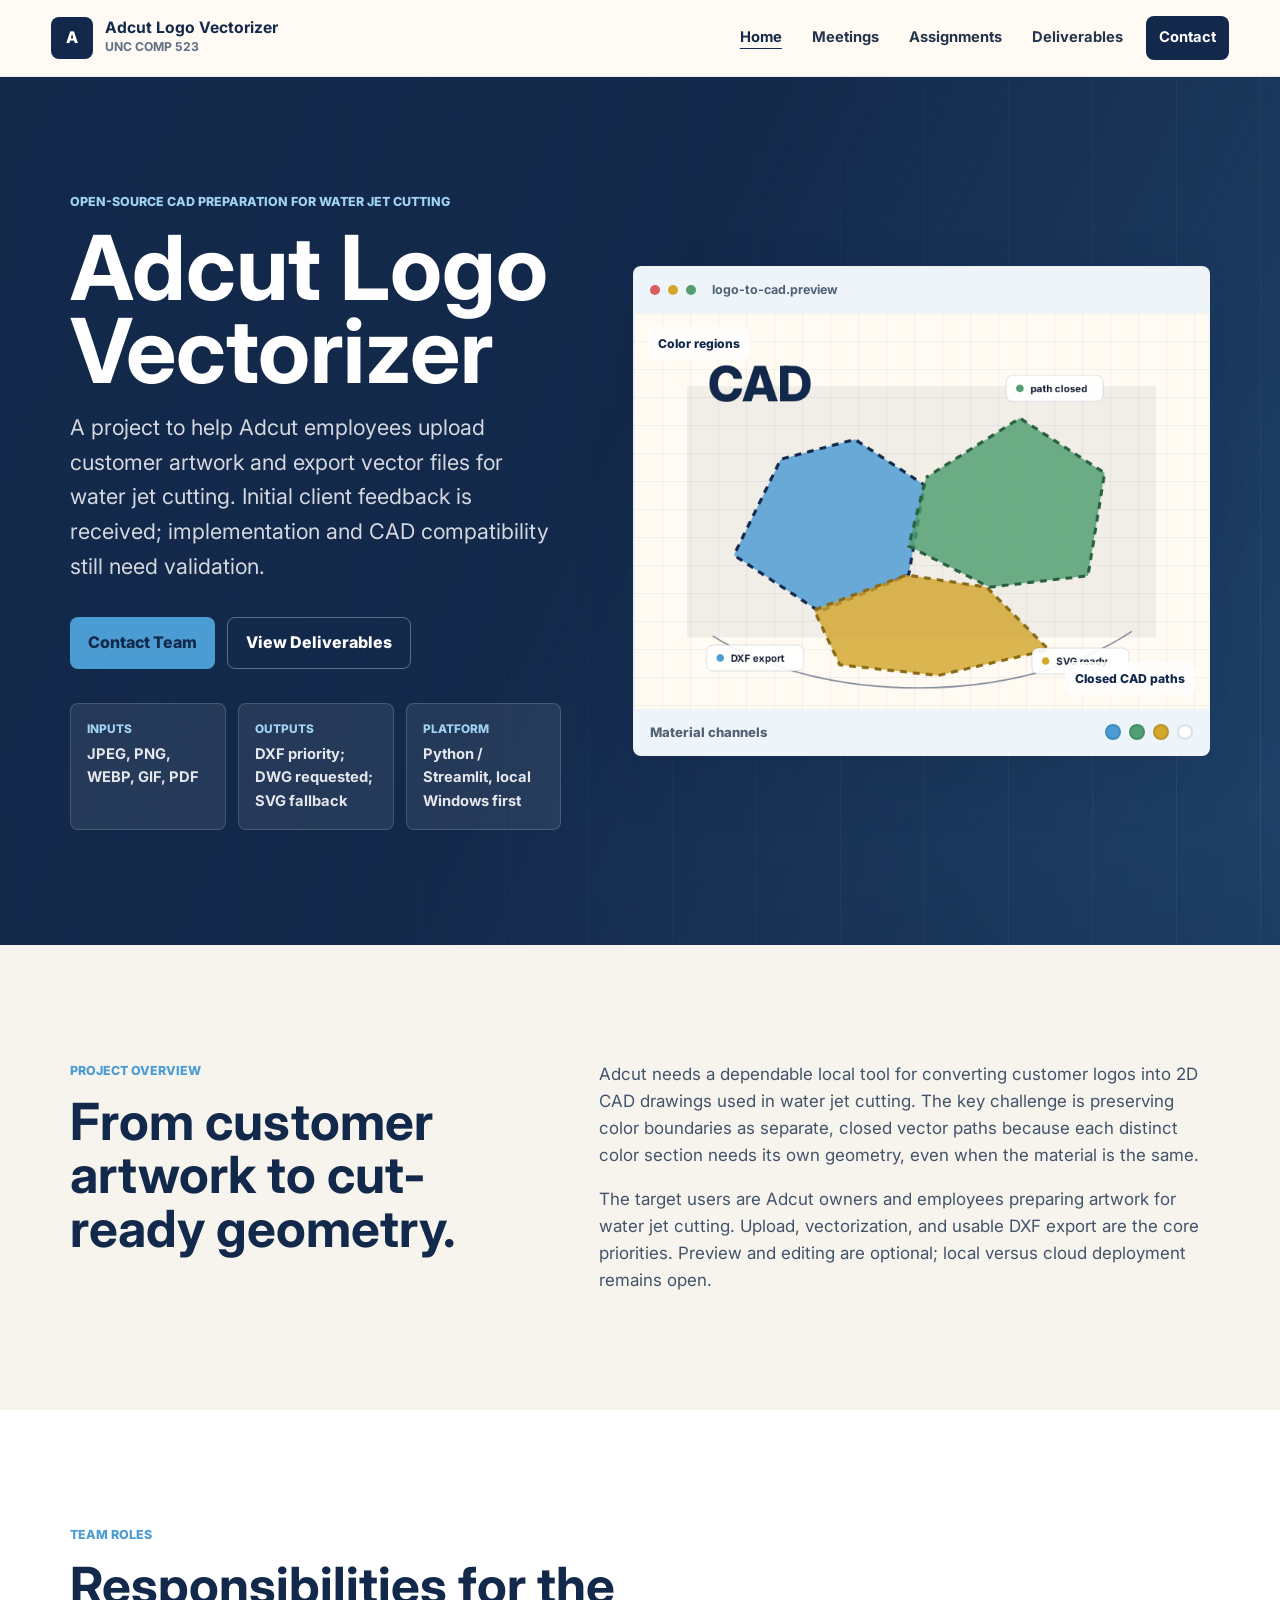
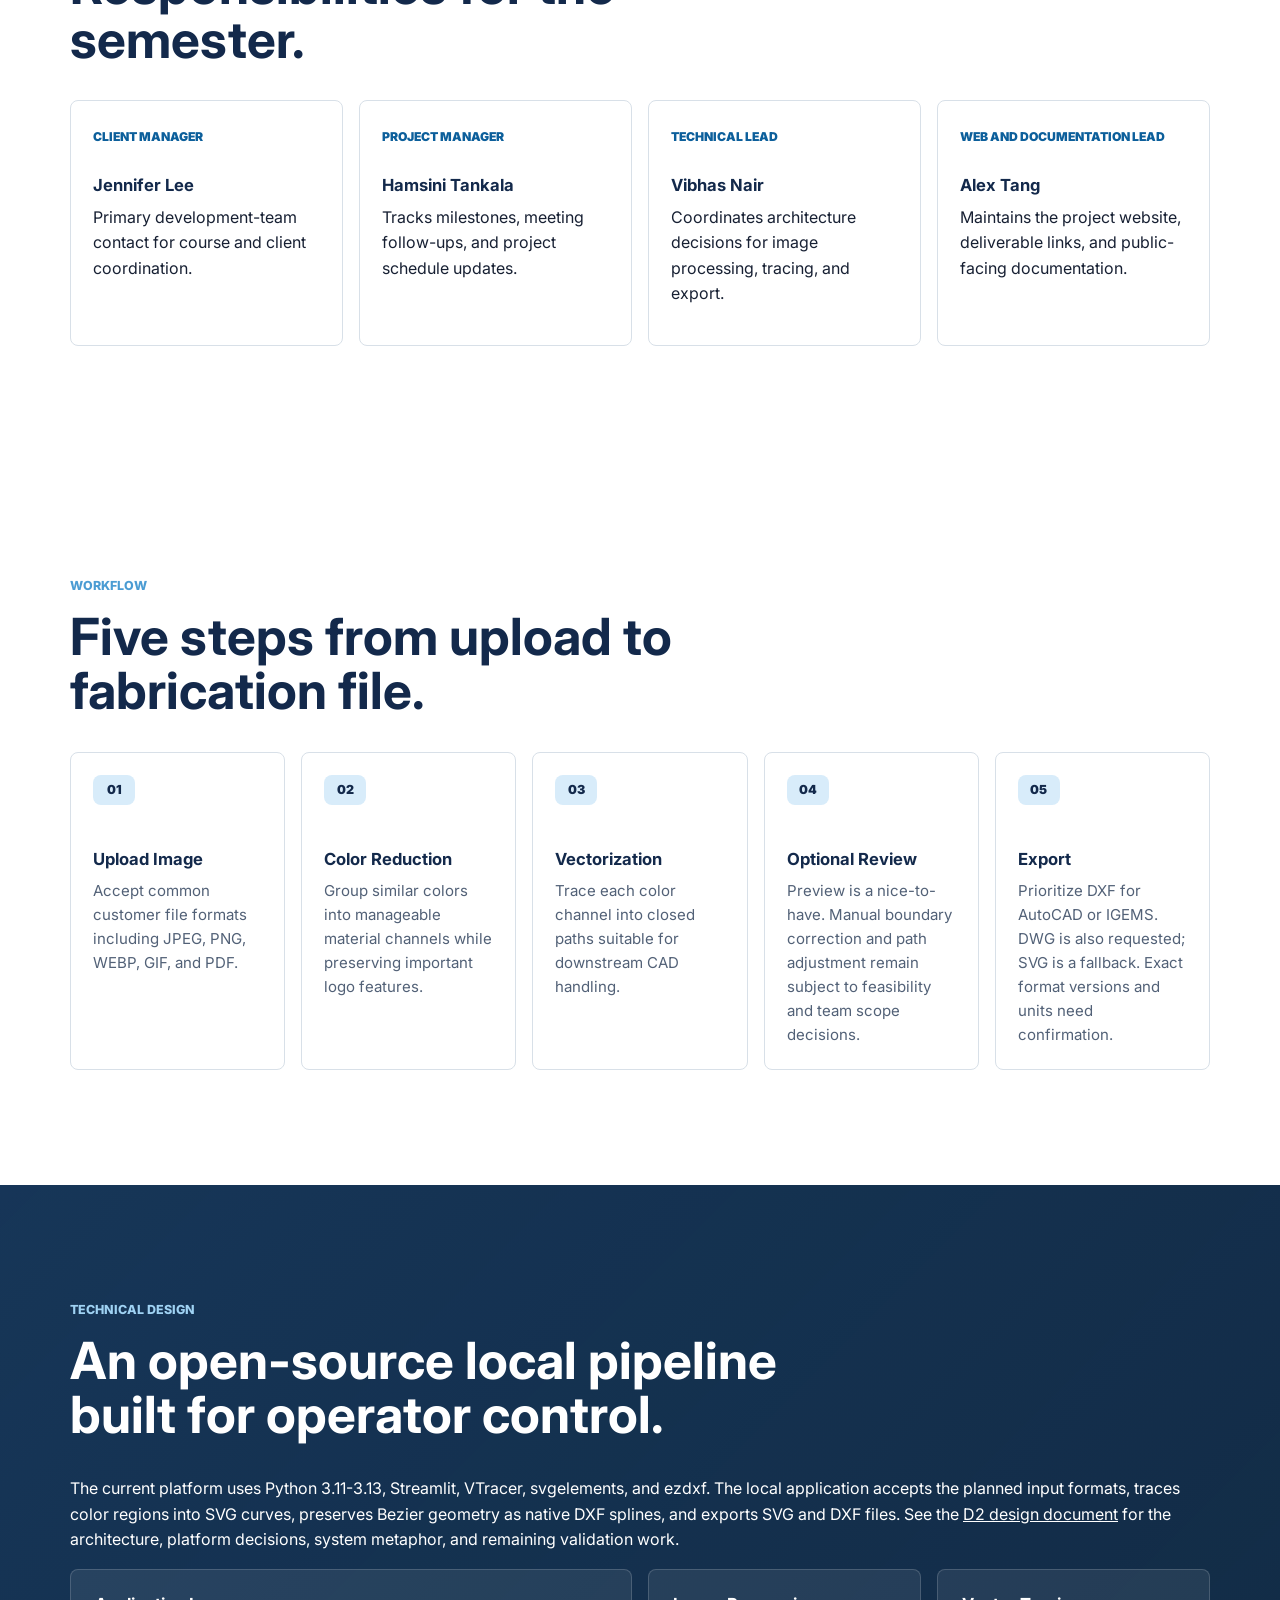
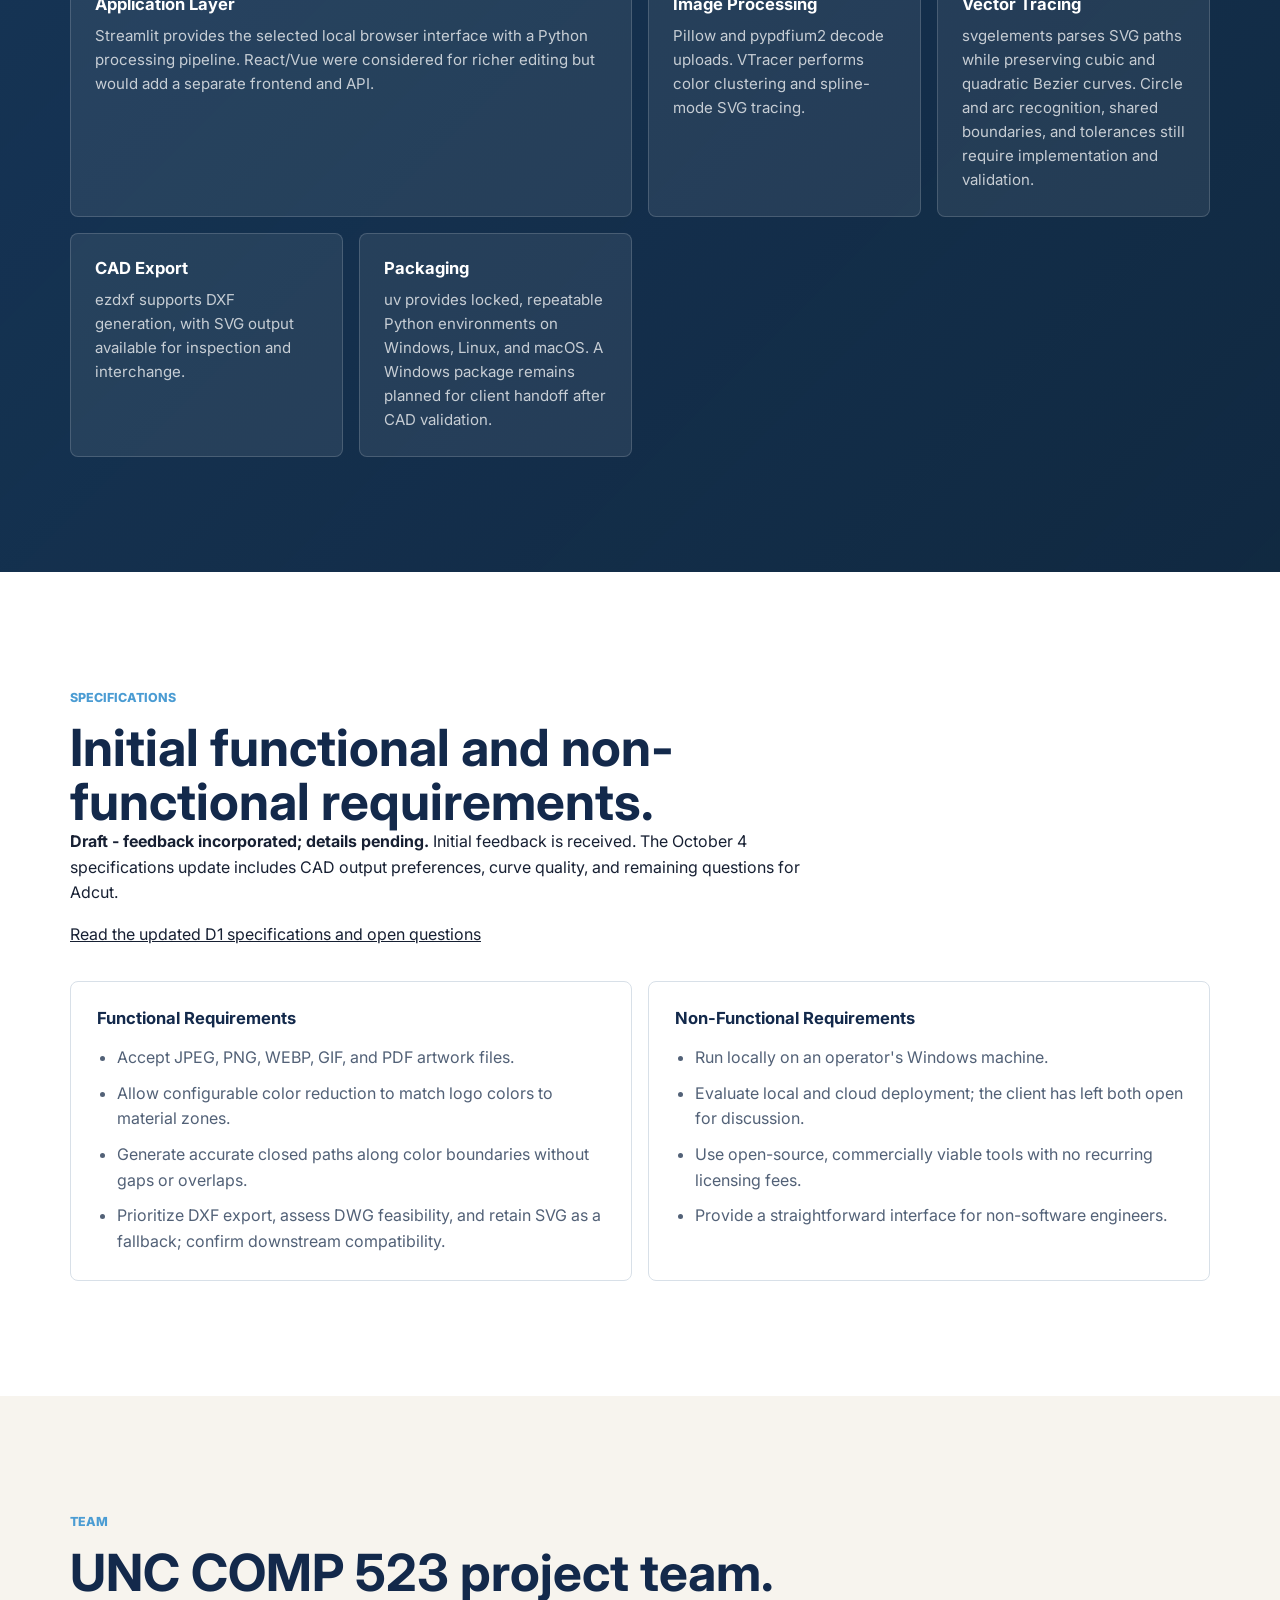
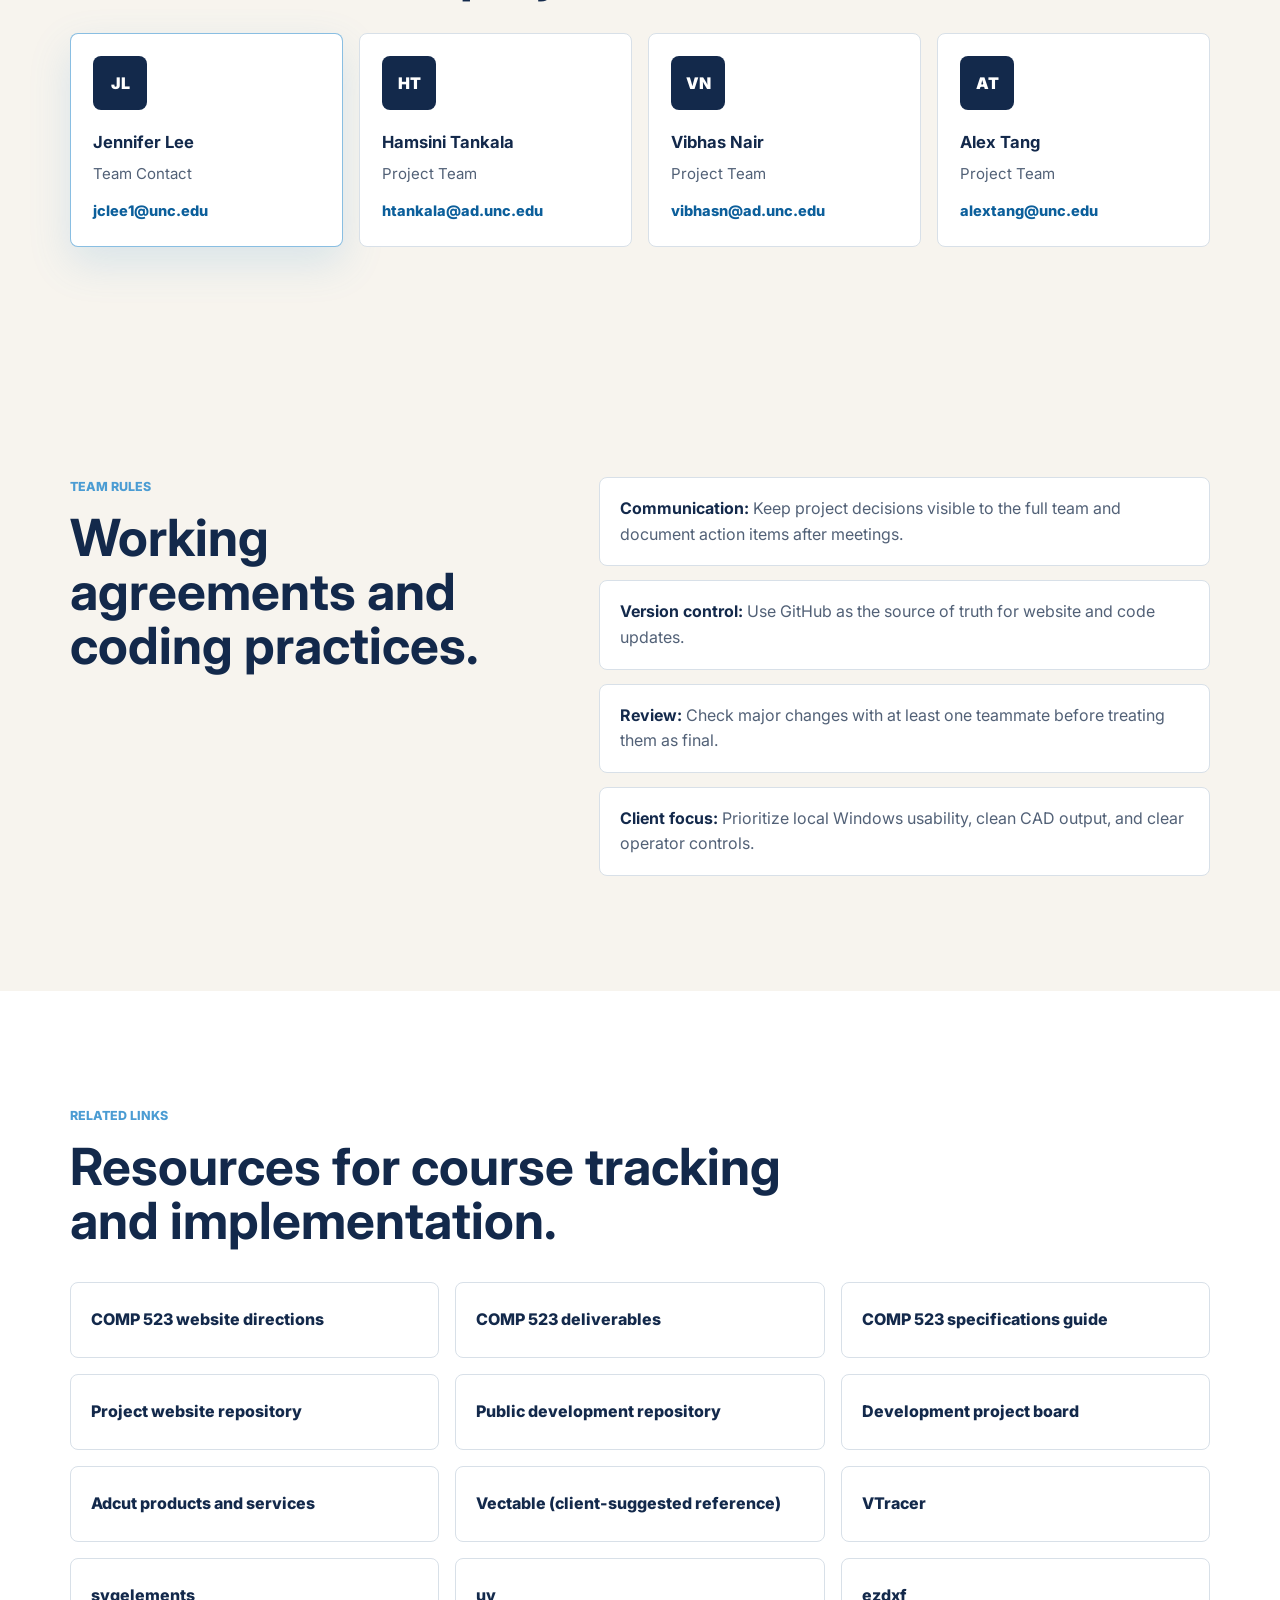
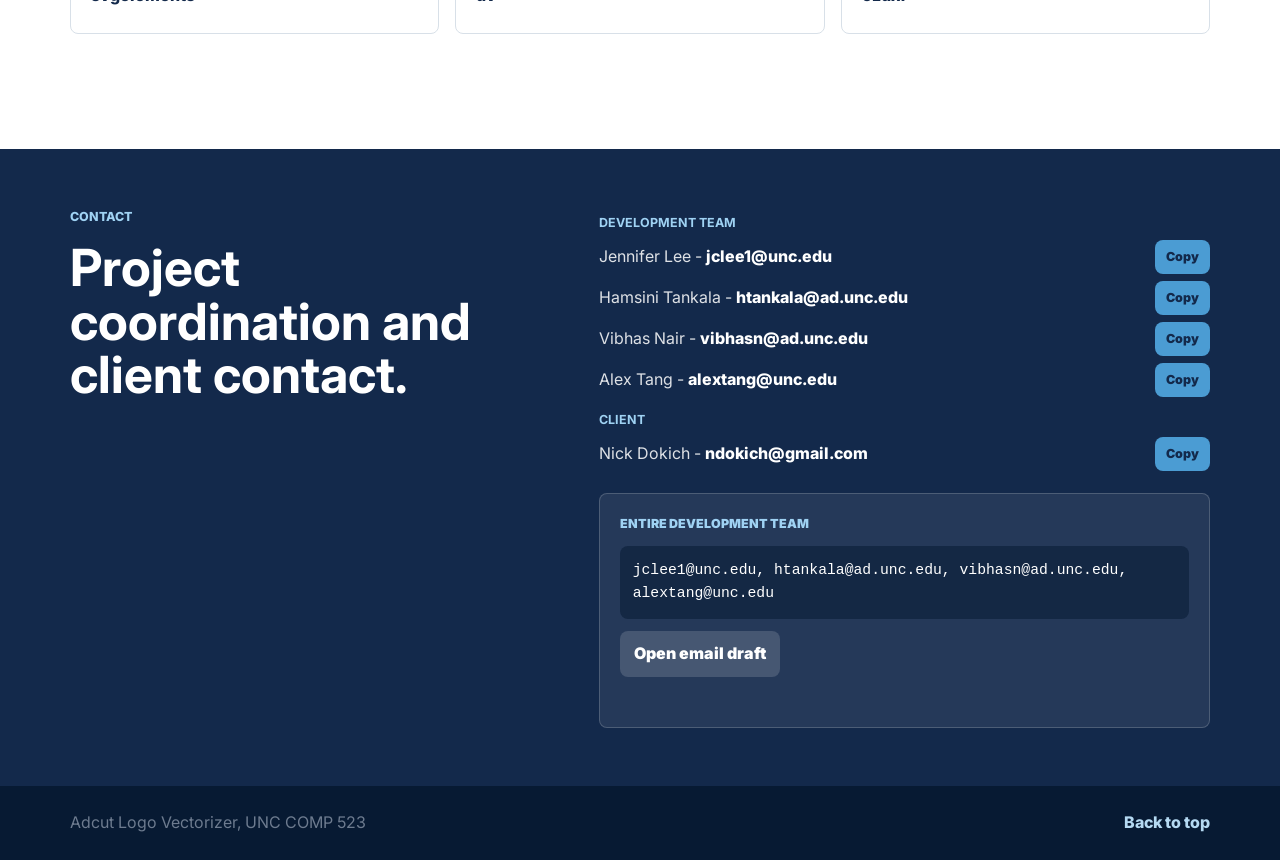
==== commit 75841df5: "docs: publish current course deliverables" ====
--- a/index.html
+++ b/index.html
@@ -27,6 +27,7 @@
     <nav class="site-nav" aria-label="Main navigation" data-nav>
       <a href="index.html" aria-current="page">Home</a>
       <a href="meetings.html">Meetings</a>
+      <a href="assignments.html">Assignments</a>
       <a href="deliverables.html">Deliverables</a>
       <a class="nav-cta" href="#contact">Contact</a>
     </nav>
@@ -170,7 +171,7 @@
           <p class="eyebrow">Technical Design</p>
           <h2>An open-source local pipeline built for operator control.</h2>
         </div>
-        <p>Starting platform selected October 4: Python 3.11, Streamlit, OpenCV, and ezdxf on Windows. The current development build accepts the planned input formats, reduces colors, traces closed foreground paths, previews detected boundaries, and exports SVG and DXF files. See the <a href="design-document.html">D2 design document</a> for the architecture, platform decisions, system metaphor, and remaining validation work.</p>
+        <p>The current platform uses Python 3.11-3.13, Streamlit, VTracer, svgelements, and ezdxf. The local application accepts the planned input formats, traces color regions into SVG curves, preserves Bezier geometry as native DXF splines, and exports SVG and DXF files. See the <a href="design-document.html">D2 design document</a> for the architecture, platform decisions, system metaphor, and remaining validation work.</p>
         <div class="tech-layout">
           <article class="tech-panel large">
             <h3>Application Layer</h3>
@@ -178,11 +179,11 @@
           </article>
           <article class="tech-panel">
             <h3>Image Processing</h3>
-            <p>OpenCV handles preprocessing, color clustering, cleanup, contour detection, and preview generation.</p>
+            <p>Pillow and pypdfium2 decode uploads. VTracer performs color clustering and spline-mode SVG tracing.</p>
           </article>
           <article class="tech-panel">
             <h3>Vector Tracing</h3>
-            <p>OpenCV contours provide the starting geometry. Circle and arc fitting, shared boundaries, and tolerances require implementation and validation. Potrace/vtracer remain comparison options.</p>
+            <p>svgelements parses SVG paths while preserving cubic and quadratic Bezier curves. Circle and arc recognition, shared boundaries, and tolerances still require implementation and validation.</p>
           </article>
           <article class="tech-panel">
             <h3>CAD Export</h3>
@@ -190,7 +191,7 @@
           </article>
           <article class="tech-panel">
             <h3>Packaging</h3>
-            <p>Begin with a Python virtual environment on Windows. Evaluate PyInstaller packaging after the core workflow is reliable; cloud hosting remains an option.</p>
+            <p>uv provides locked, repeatable Python environments on Windows, Linux, and macOS. A Windows package remains planned for client handoff after CAD validation.</p>
           </article>
         </div>
       </div>
@@ -289,9 +290,12 @@
           <a href="https://www.cs.unc.edu/~stotts/COMP523-F26/funcSpec.html">COMP 523 specifications guide</a>
           <a href="https://github.com/jennifer566/adcut-logo-vectorizer-site">Project website repository</a>
           <a href="https://github.com/jennifer566/adcut-logo-vectorizer">Public development repository</a>
+          <a href="https://github.com/users/jennifer566/projects/3">Development project board</a>
           <a href="https://adcut.net/">Adcut products and services</a>
           <a href="https://vectable.ai/">Vectable (client-suggested reference)</a>
-          <a href="https://opencv.org/">OpenCV</a>
+          <a href="https://github.com/visioncortex/vtracer">VTracer</a>
+          <a href="https://github.com/meerk40t/svgelements">svgelements</a>
+          <a href="https://docs.astral.sh/uv/">uv</a>
           <a href="https://ezdxf.readthedocs.io/">ezdxf</a>
         </div>
       </div>
--- a/styles.css
+++ b/styles.css
@@ -885,6 +885,66 @@
   background: var(--unc-navy);
 }
 
+.architecture-flow {
+  display: grid;
+  grid-template-columns: repeat(5, minmax(0, 1fr));
+  gap: 12px;
+  margin: 24px 0;
+}
+
+.architecture-flow article {
+  position: relative;
+  padding: 20px 16px;
+  border: 1px solid var(--line);
+  border-radius: 16px;
+  background: var(--white);
+  box-shadow: 0 14px 34px rgba(19, 41, 75, 0.08);
+}
+
+.architecture-flow article:not(:last-child)::after {
+  position: absolute;
+  top: 50%;
+  right: -12px;
+  z-index: 1;
+  width: 12px;
+  color: var(--unc-navy);
+  content: "→";
+  transform: translateY(-50%);
+}
+
+.architecture-flow strong,
+.architecture-flow small {
+  display: block;
+}
+
+.architecture-flow small {
+  margin-top: 8px;
+  color: #5b6b80;
+  line-height: 1.45;
+}
+
+.supporting-deliverables {
+  margin-top: 36px;
+  padding: 28px;
+  border: 1px solid var(--line);
+  border-radius: 18px;
+  background: var(--white);
+}
+
+.document-download {
+  display: inline-flex;
+}
+
+code {
+  padding: 0.12em 0.35em;
+  border-radius: 5px;
+  color: var(--unc-navy);
+  background: #eaf4fb;
+  font-family: Consolas, "Courier New", monospace;
+  font-size: 0.92em;
+  overflow-wrap: anywhere;
+}
+
 .site-footer {
   color: #6d7b8f;
   background: #071a33;
@@ -934,6 +994,14 @@
   .roles-grid,
   .links-grid {
     grid-template-columns: repeat(2, minmax(0, 1fr));
+  }
+
+  .architecture-flow {
+    grid-template-columns: repeat(2, minmax(0, 1fr));
+  }
+
+  .architecture-flow article::after {
+    display: none;
   }
 }
 
@@ -996,7 +1064,8 @@
   .team-grid,
   .roles-grid,
   .requirements-grid,
-  .links-grid {
+  .links-grid,
+  .architecture-flow {
     grid-template-columns: 1fr;
   }
 
